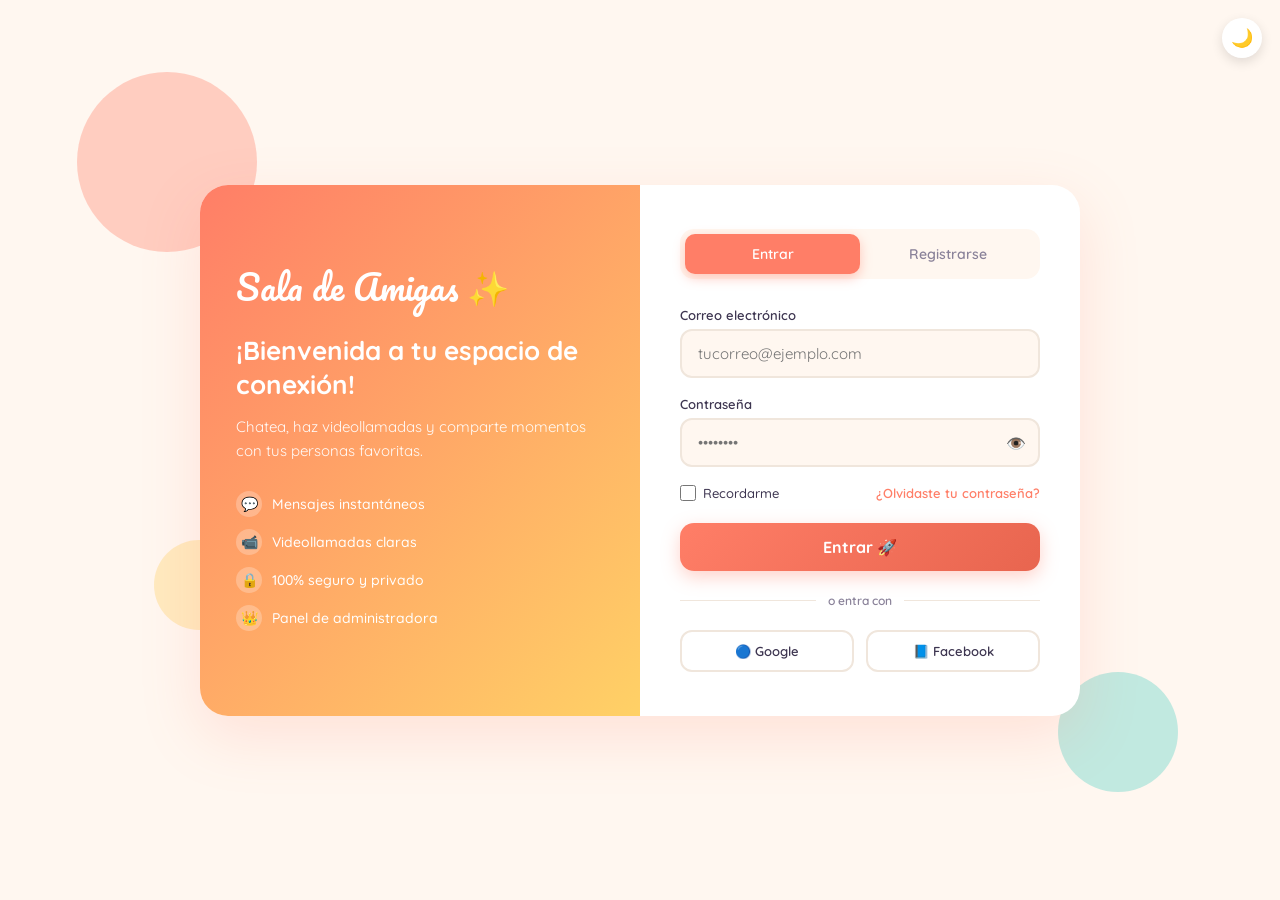
==== index.html @ 519e70fc "Add files via upload" ====
<!DOCTYPE html>
<html lang="es">
<head>
  <meta charset="UTF-8">
  <meta name="viewport" content="width=device-width, initial-scale=1.0">
  <meta name="theme-color" content="#FF7E67">
  <link rel="manifest" href="manifest.json">
  <link rel="icon" href="icono.svg" type="image/svg+xml">
  <title>Sala de Amigas · App Completa</title>
  <link rel="preconnect" href="https://fonts.googleapis.com">
  <link rel="preconnect" href="https://fonts.gstatic.com" crossorigin>
  <link href="https://fonts.googleapis.com/css2?family=Quicksand:wght@400;500;600;700&family=Pacifico&display=swap" rel="stylesheet">
  <!-- 🎨 Conectamos el DISEÑO (style.css) -->
  <link rel="stylesheet" href="style.css">
</head>
<body>

  <button class="btn-tema" id="btnTema" title="Cambiar tema">🌙</button>

  <!-- ==================== VISTA 1: LOGIN ==================== -->
  <div id="vistaLogin">
    <div class="burbuja b1"></div><div class="burbuja b2"></div><div class="burbuja b3"></div>
    <div class="contenedor">
      <div class="lado-bienvenida">
        <div class="logo">Sala de Amigas ✨</div>
        <h2>¡Bienvenida a tu espacio de conexión!</h2>
        <p>Chatea, haz videollamadas y comparte momentos con tus personas favoritas.</p>
        <ul class="beneficios">
          <li><span class="icono">💬</span> Mensajes instantáneos</li>
          <li><span class="icono">📹</span> Videollamadas claras</li>
          <li><span class="icono">🔒</span> 100% seguro y privado</li>
          <li><span class="icono">👑</span> Panel de administradora</li>
        </ul>
      </div>
      <div class="lado-formulario">
        <div class="pestanas">
          <button class="pestana activa" data-form="login">Entrar</button>
          <button class="pestana" data-form="registro">Registrarse</button>
        </div>

        <form class="formulario visible" id="formLogin" novalidate>
          <div class="campo">
            <label for="loginEmail">Correo electrónico</label>
            <input type="email" id="loginEmail" placeholder="tucorreo@ejemplo.com">
            <div class="mensaje-error" id="errLoginEmail">Por favor escribe un correo válido</div>
          </div>
          <div class="campo">
            <label for="loginPass">Contraseña</label>
            <input type="password" id="loginPass" placeholder="••••••••">
            <button type="button" class="ojo" data-ojo="loginPass">👁️</button>
            <div class="mensaje-error" id="errLoginPass">La contraseña debe tener al menos 6 caracteres</div>
          </div>
          <div class="fila-extra">
            <label class="recordar"><input type="checkbox"> Recordarme</label>
            <a href="#" class="olvido">¿Olvidaste tu contraseña?</a>
          </div>
          <button type="submit" class="btn-entrar">Entrar 🚀</button>
          <div class="separador">o entra con</div>
          <div class="sociales">
            <button type="button" class="btn-social">🔵 Google</button>
            <button type="button" class="btn-social">📘 Facebook</button>
          </div>
        </form>

        <form class="formulario" id="formRegistro" novalidate>
          <div class="campo">
            <label for="regNombre">Tu nombre</label>
            <input type="text" id="regNombre" placeholder="¿Cómo te llamas?">
            <div class="mensaje-error" id="errRegNombre">Por favor escribe tu nombre</div>
          </div>
          <div class="campo">
            <label for="regEmail">Correo electrónico</label>
            <input type="email" id="regEmail" placeholder="tucorreo@ejemplo.com">
            <div class="mensaje-error" id="errRegEmail">Por favor escribe un correo válido</div>
          </div>
          <div class="campo">
            <label for="regPass">Contraseña</label>
            <input type="password" id="regPass" placeholder="Mínimo 6 caracteres">
            <button type="button" class="ojo" data-ojo="regPass">👁️</button>
            <div class="mensaje-error" id="errRegPass">La contraseña debe tener al menos 6 caracteres</div>
          </div>
          <button type="submit" class="btn-entrar">Crear mi cuenta ✨</button>
        </form>

        <div class="exito" id="exito">
          <div class="check">✓</div>
          <h3 id="exitoTitulo">¡Bienvenida!</h3>
          <p id="exitoTexto"></p>
          <button class="btn-entrar" id="btnIrSala" style="margin-top:18px">Entrar a la sala 🚪</button>
        </div>
      </div>
    </div>
  </div>

  <!-- ==================== VISTA 2: SALA (solo conectadas) ==================== -->
  <div id="vistaSala">
    <header class="barra-superior">
      <div class="logo-chico">Sala de Amigas ✨</div>
      <div class="info-centro">
        <span class="contador" id="contador">0</span>
        <span class="texto-contador">conectadas ahora</span>
      </div>
      <div class="derecha">
        <button class="btn-secundario" id="btnSalir">← Salir</button>
        <div class="mi-perfil">
          <div class="avatar yo">👩‍🦰<span class="estado en-linea"></span></div>
          <span id="miNombre">Tú</span>
        </div>
      </div>
    </header>
    <main class="contenido">
      <h2 class="bienvenida" id="bienvenida">¡Bienvenida! 👋</h2>
      <p class="nota-sala">Aquí solo aparecen las personas conectadas en este momento 🟢</p>
      <div class="buscador">
        <span class="icono-buscar">🔍</span>
        <input type="text" id="buscar" placeholder="Buscar a una amiga conectada...">
      </div>
      <ul class="lista-personas" id="listaPersonas"></ul>
    </main>
    <div class="aviso" id="aviso">
      <div class="aviso-interior">
        <div class="avatar-grande" id="avisoAvatar">👩</div>
        <h3 id="avisoNombre">Amiga</h3>
        <p id="avisoEstado">En línea</p>
        <p class="aviso-nota">💬 El chat uno a uno llega en la <strong>Fase 3</strong></p>
        <button class="btn-entrar" id="avisoCerrar">Entendido 👍</button>
      </div>
    </div>
  </div>

  <!-- ==================== VISTA 3: PANEL DE ADMINISTRADORA ==================== -->
  <div id="vistaAdmin">
    <header class="barra-superior">
      <div class="logo-chico">👑 Panel de Administradora</div>
      <div class="derecha">
        <button class="btn-secundario" id="btnIrSalaDesdeAdmin">💬 Ir a la sala</button>
        <button class="btn-secundario" id="btnSalirAdmin">← Salir</button>
      </div>
    </header>
    <main class="contenido-admin">
      <div class="tarjetas-estadisticas">
        <div class="tarjeta-estadistica n-total"><div class="numero" id="estTotal">0</div><div class="etiqueta">Total usuarias</div></div>
        <div class="tarjeta-estadistica n-linea"><div class="numero" id="estLinea">0</div><div class="etiqueta">En línea ahora</div></div>
        <div class="tarjeta-estadistica n-ocupadas"><div class="numero" id="estOcupadas">0</div><div class="etiqueta">Ocupadas / Ausentes</div></div>
        <div class="tarjeta-estadistica n-eliminadas"><div class="numero" id="estEliminadas">0</div><div class="etiqueta">Eliminadas</div></div>
      </div>
      <div class="buscador">
        <span class="icono-buscar">🔍</span>
        <input type="text" id="buscarAdmin" placeholder="Buscar usuaria en el panel...">
      </div>
      <ul class="lista-personas" id="listaAdmin"></ul>
      <div class="registro-eliminadas">
        <h3>🗑️ Registro de eliminadas (en tiempo real)</h3>
        <ul id="listaEliminadas"><li class="vacio">Aún no has eliminado a nadie.</li></ul>
        <button class="btn-restaurar" id="btnRestaurar">↩️ Restaurar todas las usuarias</button>
      </div>
    </main>
  </div>

  <!-- ==================== VISTA 3: CHAT UNO A UNO ==================== -->
  <div id="vistaChat">
    <header class="barra-chat">
      <button class="btn-volver" id="btnVolverSala">←</button>
      <div class="chat-avatar" id="chatAvatar">👩</div>
      <div class="chat-info">
        <div class="chat-nombre" id="chatNombre">Amiga</div>
        <div class="chat-estado" id="chatEstado">🟢 En línea</div>
      </div>
      <button class="btn-llamar" id="btnLlamar" title="Videollamada">📹</button>
    </header>

    <div class="mensajes" id="mensajesChat">
      <!-- Aquí aparecen los mensajes -->
    </div>

    <div class="escribiendo" id="escribiendo" style="display:none">✍️ está escribiendo...</div>

    <form class="barra-escribir" id="formMensaje">
      <input type="text" id="inputMensaje" placeholder="Escribe tu mensaje..." autocomplete="off">
      <button type="submit" class="btn-enviar">➤</button>
    </form>
  </div>

  <!-- ==================== VISTA 4: VIDEOLLAMADA ==================== -->
  <div id="vistaVideo">
    <div class="video-fondo">
      <!-- Video de la otra persona (simulado) -->
      <div class="video-remoto" id="videoRemoto">
        <div class="avatar-remoto" id="avatarRemoto">👩</div>
        <div class="audio-remoto"><span></span><span></span><span></span><span></span><span></span></div>
        <div class="nombre-remoto" id="nombreRemoto">Amiga</div>
      </div>
      <!-- Tu video (cámara real) -->
      <div class="video-local">
        <video id="miVideo" autoplay muted playsinline></video>
        <div class="sin-camara" id="sinCamara">📷 Sin cámara<br><small>(permite el acceso o se simula)</small></div>
        <div class="nombre-local">Tú</div>
      </div>
    </div>

    <div class="controles-video">
      <button class="btn-control" id="btnMic" title="Silenciar micrófono">🎤</button>
      <button class="btn-control" id="btnCam" title="Apagar cámara">📹</button>
      <button class="btn-control colgar" id="btnColgar" title="Colgar">📞</button>
    </div>
    <div class="duracion-llamada" id="duracion">00:00</div>
  </div>

  <!-- ⚙️ Conectamos la LÓGICA (app.js) al final -->
  <script src="app.js"></script>
</body>
</html>
---- style.css ----
/* =====================================================
   style.css  ·  TODO EL DISEÑO (la ropa)
   Colores, tamaños, posiciones, animaciones.
   ===================================================== */

/* ===== 1. Caja de pinturas (colores con nombre) ===== */
:root{
  --fondo-claro:#FFF7F0; --fondo-oscuro:#1E1B2E;
  --tarjeta-claro:#FFFFFF; --tarjeta-oscuro:#2A2640;
  --texto-claro:#3D3550; --texto-oscuro:#F0ECFF;
  --texto-suave-claro:#8A8299; --texto-suave-oscuro:#A8A2C0;
  --principal:#FF7E67; --principal-oscuro:#E8654F;
  --secundario:#4ECDC4; --acento:#FFD166;
  --borde-claro:#F0E6DC; --borde-oscuro:#3D3858;
  --error:#E63946; --ok:#2EC4B6; --peligro:#E63946;
  --en-linea:#2EC4B6; --ocupada:#FF9F1C; --ausente:#FFD166; --desconectada:#C2BDD0;
}

/* ===== 2. Reglas básicas de toda la página ===== */
*{margin:0;padding:0;box-sizing:border-box}
body{
  font-family:'Quicksand',sans-serif;
  background:var(--fondo-claro);
  color:var(--texto-claro);
  min-height:100vh;
  transition:background .4s,color .4s;
}
body.oscuro{background:var(--fondo-oscuro);color:var(--texto-oscuro)}

/* Botón del sol/luna (esquinita) */
.btn-tema{
  position:fixed;top:18px;right:18px;z-index:200;
  width:40px;height:40px;border-radius:50%;border:none;
  background:var(--tarjeta-claro);cursor:pointer;font-size:18px;
  box-shadow:0 4px 12px rgba(0,0,0,.12);transition:transform .2s;
}
body.oscuro .btn-tema{background:var(--tarjeta-oscuro)}
.btn-tema:hover{transform:scale(1.1) rotate(15deg)}

/* ============== 3. DISEÑO DEL LOGIN ============== */
#vistaLogin{display:flex;align-items:center;justify-content:center;min-height:100vh;padding:20px}

/* Burbujas que flotan */
.burbuja{position:fixed;border-radius:50%;opacity:.35;pointer-events:none;animation:flotar 8s ease-in-out infinite}
.b1{width:180px;height:180px;background:var(--principal);top:8%;left:6%}
.b2{width:120px;height:120px;background:var(--secundario);bottom:12%;right:8%;animation-delay:2s}
.b3{width:90px;height:90px;background:var(--acento);top:60%;left:12%;animation-delay:4s}
@keyframes flotar{0%,100%{transform:translateY(0) scale(1)}50%{transform:translateY(-25px) scale(1.05)}}

/* Tarjeta dividida en dos columnas */
.contenedor{
  position:relative;width:100%;max-width:880px;
  background:var(--tarjeta-claro);border-radius:28px;
  box-shadow:0 20px 60px rgba(255,126,103,.18);
  display:grid;grid-template-columns:1fr 1fr;overflow:hidden;
  transition:background .4s;
}
body.oscuro .contenedor{background:var(--tarjeta-oscuro);box-shadow:0 20px 60px rgba(0,0,0,.4)}

/* Lado izquierdo: bienvenida */
.lado-bienvenida{
  background:linear-gradient(135deg,var(--principal) 0%,var(--acento) 100%);
  padding:48px 36px;display:flex;flex-direction:column;justify-content:center;color:#fff;
}
.logo{font-family:'Pacifico',cursive;font-size:34px;margin-bottom:18px}
.lado-bienvenida h2{font-size:26px;font-weight:700;line-height:1.3;margin-bottom:14px}
.lado-bienvenida p{font-size:15px;opacity:.95;line-height:1.6;margin-bottom:28px}
.beneficios{list-style:none}
.beneficios li{display:flex;align-items:center;gap:10px;font-size:14px;margin-bottom:12px;font-weight:500}
.beneficios .icono{width:26px;height:26px;background:rgba(255,255,255,.25);border-radius:50%;display:flex;align-items:center;justify-content:center;font-size:14px;flex-shrink:0}

/* Lado derecho: formularios */
.lado-formulario{padding:44px 40px;position:relative}
.pestanas{display:flex;background:var(--fondo-claro);border-radius:14px;padding:5px;margin-bottom:28px;transition:background .4s}
body.oscuro .pestanas{background:var(--fondo-oscuro)}
.pestana{flex:1;padding:11px;text-align:center;border:none;background:transparent;font-family:'Quicksand',sans-serif;font-weight:600;font-size:14px;color:var(--texto-suave-claro);border-radius:10px;cursor:pointer;transition:all .3s}
body.oscuro .pestana{color:var(--texto-suave-oscuro)}
.pestana.activa{background:var(--principal);color:#fff;box-shadow:0 4px 12px rgba(255,126,103,.4)}

.campo{margin-bottom:18px;position:relative}
.campo label{display:block;font-size:13px;font-weight:600;margin-bottom:6px}
.campo input{width:100%;padding:13px 16px;border:2px solid var(--borde-claro);border-radius:12px;font-family:'Quicksand',sans-serif;font-size:15px;background:var(--fondo-claro);color:var(--texto-claro);transition:border-color .2s,box-shadow .2s;outline:none}
body.oscuro .campo input{background:var(--fondo-oscuro);border-color:var(--borde-oscuro);color:var(--texto-oscuro)}
.campo input:focus{border-color:var(--principal);box-shadow:0 0 0 4px rgba(255,126,103,.15)}
.campo input.error{border-color:var(--error)}
.mensaje-error{color:var(--error);font-size:12px;margin-top:5px;font-weight:600;display:none}
.mensaje-error.visible{display:block}
.ojo{position:absolute;right:14px;top:38px;background:none;border:none;cursor:pointer;font-size:16px;color:var(--texto-suave-claro)}
body.oscuro .ojo{color:var(--texto-suave-oscuro)}

.fila-extra{display:flex;justify-content:space-between;align-items:center;margin-bottom:22px;font-size:13px}
.recordar{display:flex;align-items:center;gap:7px;cursor:pointer;font-weight:500}
.recordar input{accent-color:var(--principal);width:16px;height:16px;cursor:pointer}
.olvido{color:var(--principal);text-decoration:none;font-weight:600}

.btn-entrar{width:100%;padding:14px;background:linear-gradient(135deg,var(--principal),var(--principal-oscuro));color:#fff;border:none;border-radius:14px;font-family:'Quicksand',sans-serif;font-size:16px;font-weight:700;cursor:pointer;transition:transform .2s,box-shadow .2s;box-shadow:0 6px 18px rgba(255,126,103,.35);text-decoration:none;display:block;text-align:center}
.btn-entrar:hover{transform:translateY(-2px);box-shadow:0 10px 24px rgba(255,126,103,.45)}

.separador{display:flex;align-items:center;gap:12px;margin:22px 0;color:var(--texto-suave-claro);font-size:12px;font-weight:600}
body.oscuro .separador{color:var(--texto-suave-oscuro)}
.separador::before,.separador::after{content:'';flex:1;height:1px;background:var(--borde-claro)}
body.oscuro .separador::before,body.oscuro .separador::after{background:var(--borde-oscuro)}

.sociales{display:flex;gap:12px}
.btn-social{flex:1;padding:11px;border:2px solid var(--borde-claro);border-radius:12px;background:transparent;font-family:'Quicksand',sans-serif;font-weight:600;font-size:13px;cursor:pointer;display:flex;align-items:center;justify-content:center;gap:8px;color:var(--texto-claro);transition:background .2s,border-color .2s}
body.oscuro .btn-social{border-color:var(--borde-oscuro);color:var(--texto-oscuro)}
.btn-social:hover{background:var(--fondo-claro);border-color:var(--principal)}
body.oscuro .btn-social:hover{background:var(--fondo-oscuro)}

.formulario{display:none}.formulario.visible{display:block}

.exito{display:none;text-align:center;padding:30px 10px}
.exito.visible{display:block}
.exito .check{width:70px;height:70px;background:var(--ok);border-radius:50%;margin:0 auto 18px;display:flex;align-items:center;justify-content:center;font-size:36px;color:#fff;animation:pop .5s ease}
@keyframes pop{0%{transform:scale(0)}70%{transform:scale(1.15)}100%{transform:scale(1)}}
.exito h3{font-size:22px;margin-bottom:8px}
.exito p{font-size:14px;color:var(--texto-suave-claro);margin-bottom:8px}
body.oscuro .exito p{color:var(--texto-suave-oscuro)}

.link-admin{display:block;text-align:center;margin-top:18px;font-size:13px;color:var(--texto-suave-claro);cursor:pointer;font-weight:600;text-decoration:underline}
body.oscuro .link-admin{color:var(--texto-suave-oscuro)}
.link-admin:hover{color:var(--principal)}

/* ============== 4. COMÚN: SALA + ADMIN ============== */
#vistaSala,#vistaAdmin{display:none}
#vistaSala.visible,#vistaAdmin.visible{display:block}

.barra-superior{display:flex;align-items:center;justify-content:space-between;padding:16px 28px;background:var(--tarjeta-claro);box-shadow:0 2px 12px rgba(0,0,0,.06);position:sticky;top:0;z-index:10;transition:background .4s;flex-wrap:wrap;gap:10px}
body.oscuro .barra-superior{background:var(--tarjeta-oscuro)}
.logo-chico{font-family:'Pacifico',cursive;font-size:22px;color:var(--principal)}
.info-centro{display:flex;align-items:baseline;gap:8px}
.contador{font-size:28px;font-weight:700;color:var(--en-linea);animation:latido 1.6s ease-in-out infinite}
@keyframes latido{0%,100%{transform:scale(1)}50%{transform:scale(1.12)}}
.texto-contador{font-size:13px;color:var(--texto-suave-claro);font-weight:600}
body.oscuro .texto-contador{color:var(--texto-suave-oscuro)}
.derecha{display:flex;align-items:center;gap:12px;flex-wrap:wrap}

.btn-secundario{padding:8px 14px;border:2px solid var(--borde-claro);background:transparent;border-radius:12px;font-family:'Quicksand',sans-serif;font-weight:600;font-size:13px;color:var(--texto-claro);cursor:pointer;transition:all .2s;text-decoration:none}
body.oscuro .btn-secundario{border-color:var(--borde-oscuro);color:var(--texto-oscuro)}
.btn-secundario:hover{border-color:var(--principal);color:var(--principal)}
.btn-admin{border-color:var(--acento);color:#B8860B;font-weight:700}
body.oscuro .btn-admin{color:var(--acento)}
.btn-admin:hover{border-color:var(--acento);background:var(--acento);color:#fff}

.mi-perfil{display:flex;align-items:center;gap:8px;font-weight:600;font-size:14px}
.avatar{width:46px;height:46px;border-radius:50%;background:linear-gradient(135deg,var(--acento),var(--principal));display:flex;align-items:center;justify-content:center;font-size:24px;flex-shrink:0;position:relative}
.avatar.yo{background:linear-gradient(135deg,var(--secundario),var(--principal))}
.avatar .estado{position:absolute;bottom:0;right:0;width:14px;height:14px;border-radius:50%;border:3px solid var(--tarjeta-claro)}
body.oscuro .avatar .estado{border-color:var(--tarjeta-oscuro)}
.estado.en-linea{background:var(--en-linea)}.estado.ocupada{background:var(--ocupada)}.estado.ausente{background:var(--ausente)}.estado.desconectada{background:var(--desconectada)}

.contenido{max-width:640px;margin:0 auto;padding:24px 20px 60px}
.bienvenida{text-align:center;margin-bottom:10px;font-size:22px}
.nota-sala{text-align:center;font-size:13px;color:var(--texto-suave-claro);margin-bottom:16px}
body.oscuro .nota-sala{color:var(--texto-suave-oscuro)}

.buscador{display:flex;align-items:center;gap:10px;background:var(--tarjeta-claro);border:2px solid var(--borde-claro);border-radius:16px;padding:12px 16px;margin-bottom:16px;transition:all .2s}
body.oscuro .buscador{background:var(--tarjeta-oscuro);border-color:var(--borde-oscuro)}
.buscador:focus-within{border-color:var(--principal);box-shadow:0 0 0 4px rgba(255,126,103,.15)}
.icono-buscar{font-size:18px}
.buscador input{flex:1;border:none;background:transparent;outline:none;font-family:'Quicksand',sans-serif;font-size:15px;color:var(--texto-claro)}
body.oscuro .buscador input{color:var(--texto-oscuro)}

.lista-personas{list-style:none;display:flex;flex-direction:column;gap:10px}
.persona{display:flex;align-items:center;gap:14px;background:var(--tarjeta-claro);border:2px solid transparent;border-radius:18px;padding:14px 18px;cursor:pointer;transition:all .25s;animation:aparecer .4s ease}
@keyframes aparecer{from{opacity:0;transform:translateY(8px)}to{opacity:1;transform:translateY(0)}}
body.oscuro .persona{background:var(--tarjeta-oscuro)}
.persona:hover{border-color:var(--principal);transform:translateX(6px);box-shadow:0 6px 18px rgba(255,126,103,.18)}
.persona.soy-yo{border-color:var(--secundario);background:linear-gradient(135deg,rgba(78,205,196,.12),transparent)}
.persona-info{flex:1}
.persona-nombre{font-weight:700;font-size:16px;margin-bottom:3px}
.persona-estado{font-size:13px;color:var(--texto-suave-claro);font-weight:500}
body.oscuro .persona-estado{color:var(--texto-suave-oscuro)}
.persona-estado .punto{font-size:11px;margin-right:4px}
.flecha{color:var(--texto-suave-claro);font-size:18px}
body.oscuro .flecha{color:var(--texto-suave-oscuro)}
.persona.cambio{animation:iluminar 1s ease}
@keyframes iluminar{0%{background:var(--acento)}100%{background:var(--tarjeta-claro)}}
body.oscuro .persona.cambio{animation:iluminar-oscuro 1s ease}
@keyframes iluminar-oscuro{0%{background:#4A4466}100%{background:var(--tarjeta-oscuro)}}
.sin-resultados{text-align:center;padding:40px 20px;color:var(--texto-suave-claro);font-size:15px}
body.oscuro .sin-resultados{color:var(--texto-suave-oscuro)}
.sin-resultados .emoji{font-size:40px;display:block;margin-bottom:10px}

/* ============== 5. PANEL DE ADMINISTRADORA ============== */
.contenido-admin{max-width:900px;margin:0 auto;padding:24px 20px 60px}
.tarjetas-estadisticas{display:grid;grid-template-columns:repeat(auto-fit,minmax(160px,1fr));gap:14px;margin-bottom:24px}
.tarjeta-estadistica{background:var(--tarjeta-claro);border-radius:18px;padding:20px;text-align:center;box-shadow:0 4px 14px rgba(0,0,0,.06);transition:background .4s}
body.oscuro .tarjeta-estadistica{background:var(--tarjeta-oscuro)}
.tarjeta-estadistica .numero{font-size:34px;font-weight:700;line-height:1}
.tarjeta-estadistica .etiqueta{font-size:12px;font-weight:600;color:var(--texto-suave-claro);margin-top:6px;text-transform:uppercase;letter-spacing:.5px}
body.oscuro .tarjeta-estadistica .etiqueta{color:var(--texto-suave-oscuro)}
.n-total .numero{color:var(--principal)}
.n-linea .numero{color:var(--en-linea)}
.n-ocupadas .numero{color:var(--ocupada)}
.n-eliminadas .numero{color:var(--peligro)}

.btn-eliminar{padding:8px 12px;border:2px solid var(--peligro);background:transparent;color:var(--peligro);border-radius:10px;font-family:'Quicksand',sans-serif;font-weight:700;font-size:13px;cursor:pointer;transition:all .2s;flex-shrink:0}
.btn-eliminar:hover{background:var(--peligro);color:#fff;transform:scale(1.05)}
.persona.eliminada{animation:desvanecer .5s forwards}
@keyframes desvanecer{to{opacity:0;transform:translateX(40px);height:0;padding:0;margin:0}}

.registro-eliminadas{background:var(--tarjeta-claro);border-radius:18px;padding:18px;margin-top:24px;box-shadow:0 4px 14px rgba(0,0,0,.06);transition:background .4s}
body.oscuro .registro-eliminadas{background:var(--tarjeta-oscuro)}
.registro-eliminadas h3{font-size:16px;margin-bottom:12px;color:var(--peligro)}
.registro-eliminadas ul{list-style:none;font-size:13px;color:var(--texto-suave-claro)}
body.oscuro .registro-eliminadas ul{color:var(--texto-suave-oscuro)}
.registro-eliminadas li{padding:6px 0;border-bottom:1px dashed var(--borde-claro)}
body.oscuro .registro-eliminadas li{border-bottom-color:var(--borde-oscuro)}
.registro-eliminadas .vacio{border:none;color:var(--texto-suave-claro)}
.btn-restaurar{margin-top:14px;padding:10px 18px;border:2px solid var(--secundario);background:transparent;color:var(--secundario);border-radius:12px;font-family:'Quicksand',sans-serif;font-weight:700;cursor:pointer;transition:all .2s}
.btn-restaurar:hover{background:var(--secundario);color:#fff}

/* ============== 6. CARTITA DE AVISO ============== */
.aviso{display:none;position:fixed;inset:0;background:rgba(0,0,0,.45);align-items:center;justify-content:center;z-index:100;padding:20px}
.aviso.visible{display:flex}
.aviso-interior{background:var(--tarjeta-claro);border-radius:24px;padding:36px 30px;text-align:center;max-width:340px;width:100%;animation:pop .35s ease}
body.oscuro .aviso-interior{background:var(--tarjeta-oscuro)}
.avatar-grande{width:80px;height:80px;border-radius:50%;background:linear-gradient(135deg,var(--acento),var(--principal));display:flex;align-items:center;justify-content:center;font-size:42px;margin:0 auto 16px}
.aviso-interior h3{font-size:22px;margin-bottom:6px}
.aviso-interior > p{font-size:14px;color:var(--texto-suave-claro);margin-bottom:6px}
body.oscuro .aviso-interior > p{color:var(--texto-suave-oscuro)}
.aviso-nota{background:var(--fondo-claro);border-radius:12px;padding:12px;margin:16px 0 20px !important;font-size:13px !important;line-height:1.5}
body.oscuro .aviso-nota{background:var(--fondo-oscuro)}
.aviso-interior .btn-entrar{padding:13px;font-size:15px}

/* ============== 7. CELULAR ============== */
@media(max-width:720px){
  .contenedor{grid-template-columns:1fr;max-width:440px}
  .lado-bienvenida{padding:32px 28px}
  .lado-bienvenida h2{font-size:22px}
  .beneficios{display:none}
  .lado-formulario{padding:32px 26px}
}
@media(max-width:560px){
  .barra-superior{padding:14px 16px}
  .texto-contador{display:none}
}

/* ============== 8. CHAT UNO A UNO ============== */
#vistaChat{display:none;position:fixed;inset:0;background:var(--fondo-claro);z-index:50;flex-direction:column}
body.oscuro #vistaChat{background:var(--fondo-oscuro)}
#vistaChat.visible{display:flex}

.barra-chat{
  display:flex;align-items:center;gap:12px;
  padding:14px 20px;
  background:var(--tarjeta-claro);
  box-shadow:0 2px 12px rgba(0,0,0,.06);
  transition:background .4s;
}
body.oscuro .barra-chat{background:var(--tarjeta-oscuro)}
.btn-volver{
  width:38px;height:38px;border-radius:50%;border:none;
  background:var(--fondo-claro);font-size:18px;cursor:pointer;
  transition:transform .2s;flex-shrink:0;
}
body.oscuro .btn-volver{background:var(--fondo-oscuro);color:var(--texto-oscuro)}
.btn-volver:hover{transform:translateX(-3px)}
.chat-avatar{
  width:46px;height:46px;border-radius:50%;
  background:linear-gradient(135deg,var(--acento),var(--principal));
  display:flex;align-items:center;justify-content:center;font-size:24px;
  position:relative;flex-shrink:0;
}
.chat-avatar .estado{
  position:absolute;bottom:0;right:0;width:14px;height:14px;
  border-radius:50%;background:var(--en-linea);
  border:3px solid var(--tarjeta-claro);
}
body.oscuro .chat-avatar .estado{border-color:var(--tarjeta-oscuro)}
.chat-info{flex:1;min-width:0}
.chat-nombre{font-weight:700;font-size:16px;white-space:nowrap;overflow:hidden;text-overflow:ellipsis}
.chat-estado{font-size:12px;color:var(--en-linea);font-weight:600}

.mensajes{
  flex:1;overflow-y:auto;
  padding:20px;
  display:flex;flex-direction:column;gap:10px;
}
.mensaje{
  max-width:75%;
  padding:10px 14px;
  border-radius:18px;
  font-size:14px;
  line-height:1.4;
  animation:aparecer .3s ease;
  word-wrap:break-word;
}
.mensaje .hora{display:block;font-size:10px;opacity:.6;margin-top:4px;text-align:right}
.mensaje.mio{
  align-self:flex-end;
  background:linear-gradient(135deg,var(--principal),var(--principal-oscuro));
  color:#fff;
  border-bottom-right-radius:4px;
}
.mensaje.otro{
  align-self:flex-start;
  background:var(--tarjeta-claro);
  color:var(--texto-claro);
  border-bottom-left-radius:4px;
  box-shadow:0 2px 8px rgba(0,0,0,.08);
}
body.oscuro .mensaje.otro{background:var(--tarjeta-oscuro);color:var(--texto-oscuro)}

.escribiendo{
  padding:0 20px 8px;
  font-size:12px;color:var(--texto-suave-claro);
  font-style:italic;font-weight:600;
}
body.oscuro .escribiendo{color:var(--texto-suave-oscuro)}

.barra-escribir{
  display:flex;gap:10px;
  padding:14px 20px;
  background:var(--tarjeta-claro);
  box-shadow:0 -2px 12px rgba(0,0,0,.06);
  transition:background .4s;
}
body.oscuro .barra-escribir{background:var(--tarjeta-oscuro)}
.barra-escribir input{
  flex:1;
  padding:12px 16px;
  border:2px solid var(--borde-claro);
  border-radius:24px;
  font-family:'Quicksand',sans-serif;font-size:14px;
  background:var(--fondo-claro);color:var(--texto-claro);
  outline:none;transition:border-color .2s;
}
body.oscuro .barra-escribir input{background:var(--fondo-oscuro);border-color:var(--borde-oscuro);color:var(--texto-oscuro)}
.barra-escribir input:focus{border-color:var(--principal)}
.btn-enviar{
  width:46px;height:46px;border-radius:50%;border:none;
  background:linear-gradient(135deg,var(--principal),var(--principal-oscuro));
  color:#fff;font-size:18px;cursor:pointer;
  transition:transform .2s;flex-shrink:0;
  box-shadow:0 4px 12px rgba(255,126,103,.4);
}
.btn-enviar:hover{transform:scale(1.08)}
.btn-llamar{
  width:42px;height:42px;border-radius:50%;border:none;
  background:var(--ok);color:#fff;font-size:18px;cursor:pointer;
  transition:transform .2s;flex-shrink:0;
  box-shadow:0 4px 12px rgba(46,196,182,.4);
}
.btn-llamar:hover{transform:scale(1.1)}

/* ============== 9. VIDEOLLAMADA ============== */
#vistaVideo{display:none;position:fixed;inset:0;background:#0d0b1a;z-index:60;flex-direction:column}
#vistaVideo.visible{display:flex}
.video-fondo{flex:1;position:relative;overflow:hidden}
.video-remoto{
  position:absolute;inset:0;
  display:flex;align-items:center;justify-content:center;flex-direction:column;
  background:linear-gradient(135deg,#2A2640,#1E1B2E);
}
.avatar-remoto{
  width:140px;height:140px;border-radius:50%;
  background:linear-gradient(135deg,var(--acento),var(--principal));
  display:flex;align-items:center;justify-content:center;font-size:70px;
  animation:latido 1.6s ease-in-out infinite;
}
.audio-remoto{display:flex;gap:5px;align-items:flex-end;height:30px;margin-top:20px}
.audio-remoto span{width:6px;background:var(--ok);border-radius:3px;animation:sonar .6s ease-in-out infinite}
.audio-remoto span:nth-child(1){animation-delay:.1s}.audio-remoto span:nth-child(2){animation-delay:.3s}
.audio-remoto span:nth-child(3){animation-delay:.5s}.audio-remoto span:nth-child(4){animation-delay:.2s}
.audio-remoto span:nth-child(5){animation-delay:.4s}
@keyframes sonar{0%,100%{height:6px}50%{height:28px}}
.nombre-remoto{margin-top:16px;color:#fff;font-weight:600;font-size:16px}
.video-local{
  position:absolute;bottom:90px;right:20px;
  width:140px;height:190px;border-radius:16px;overflow:hidden;
  background:#000;box-shadow:0 8px 24px rgba(0,0,0,.5);
}
.video-local video{width:100%;height:100%;object-fit:cover;transform:scaleX(-1)}
.sin-camara{
  position:absolute;inset:0;display:flex;align-items:center;justify-content:center;
  flex-direction:column;color:#fff;font-size:14px;text-align:center;gap:6px;
  background:linear-gradient(135deg,#3D3858,#2A2640);
}
.sin-camara small{font-size:10px;opacity:.7;font-weight:400}
.nombre-local{
  position:absolute;bottom:6px;left:8px;
  background:rgba(0,0,0,.6);color:#fff;
  padding:2px 8px;border-radius:8px;font-size:11px;font-weight:600;
}
.duracion-llamada{
  position:absolute;top:20px;left:50%;transform:translateX(-50%);
  background:rgba(0,0,0,.6);color:#fff;padding:6px 16px;border-radius:20px;
  font-size:14px;font-weight:600;font-variant-numeric:tabular-nums;
}
.controles-video{
  display:flex;justify-content:center;gap:20px;
  padding:24px;background:rgba(0,0,0,.4);
}
.btn-control{
  width:58px;height:58px;border-radius:50%;border:none;
  background:rgba(255,255,255,.15);color:#fff;font-size:24px;cursor:pointer;
  transition:all .2s;backdrop-filter:blur(4px);
}
.btn-control:hover{transform:scale(1.1);background:rgba(255,255,255,.25)}
.btn-control.apagado{background:var(--peligro)}
.btn-control.colgar{background:var(--peligro);transform:rotate(135deg)}
.btn-control.colgar:hover{transform:rotate(135deg) scale(1.1)}
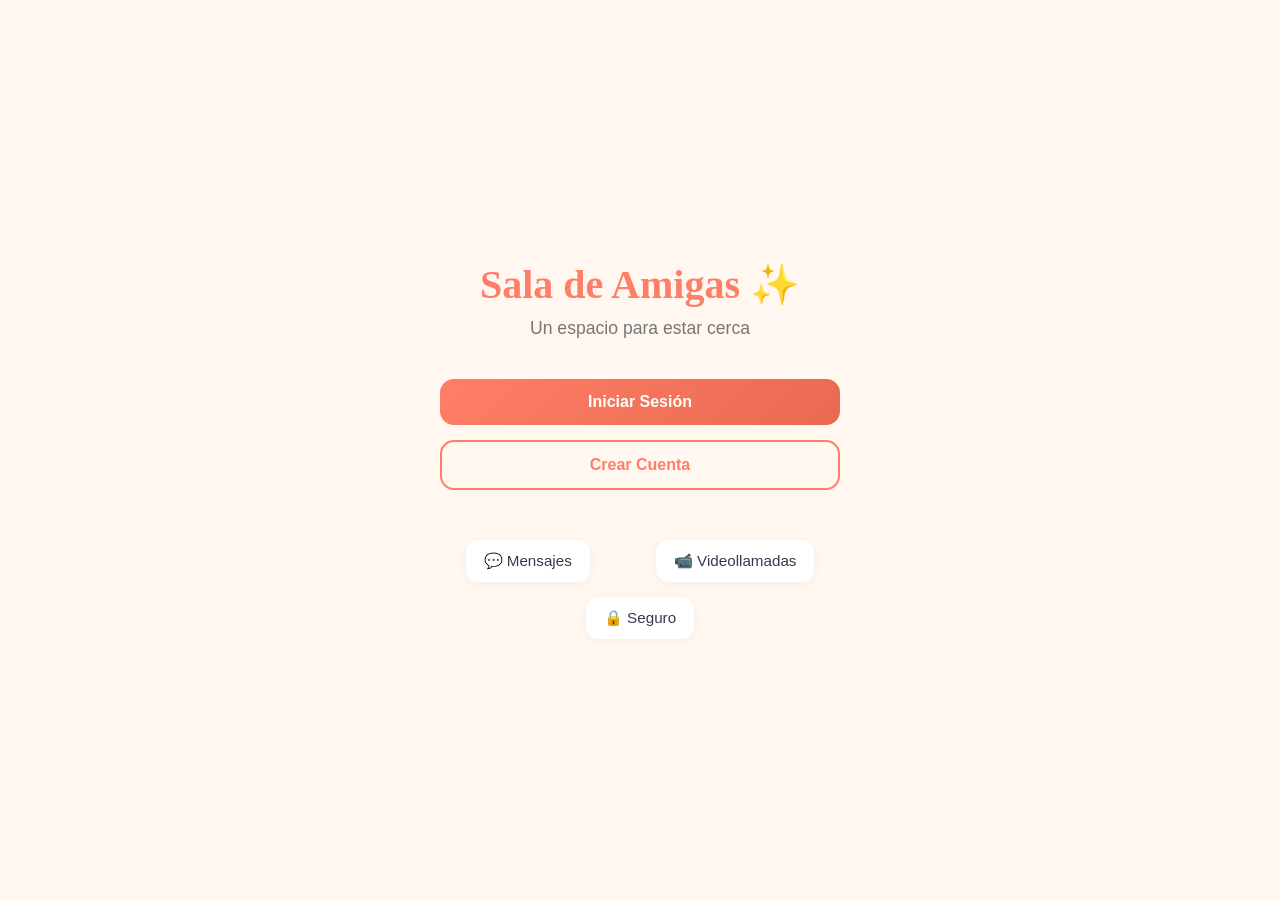
==== commit 2d01e0d8: "Add files via upload" ====
--- a/index.html
+++ b/index.html
@@ -3,210 +3,24 @@
 <head>
   <meta charset="UTF-8">
   <meta name="viewport" content="width=device-width, initial-scale=1.0">
-  <meta name="theme-color" content="#FF7E67">
-  <link rel="manifest" href="manifest.json">
-  <link rel="icon" href="icono.svg" type="image/svg+xml">
-  <title>Sala de Amigas · App Completa</title>
-  <link rel="preconnect" href="https://fonts.googleapis.com">
-  <link rel="preconnect" href="https://fonts.gstatic.com" crossorigin>
-  <link href="https://fonts.googleapis.com/css2?family=Quicksand:wght@400;500;600;700&family=Pacifico&display=swap" rel="stylesheet">
-  <!-- 🎨 Conectamos el DISEÑO (style.css) -->
-  <link rel="stylesheet" href="style.css">
+  <title>Sala de Amigas ✨</title>
+  <link rel="stylesheet" href="estilos.css">
 </head>
-<body>
-
-  <button class="btn-tema" id="btnTema" title="Cambiar tema">🌙</button>
-
-  <!-- ==================== VISTA 1: LOGIN ==================== -->
-  <div id="vistaLogin">
-    <div class="burbuja b1"></div><div class="burbuja b2"></div><div class="burbuja b3"></div>
-    <div class="contenedor">
-      <div class="lado-bienvenida">
-        <div class="logo">Sala de Amigas ✨</div>
-        <h2>¡Bienvenida a tu espacio de conexión!</h2>
-        <p>Chatea, haz videollamadas y comparte momentos con tus personas favoritas.</p>
-        <ul class="beneficios">
-          <li><span class="icono">💬</span> Mensajes instantáneos</li>
-          <li><span class="icono">📹</span> Videollamadas claras</li>
-          <li><span class="icono">🔒</span> 100% seguro y privado</li>
-          <li><span class="icono">👑</span> Panel de administradora</li>
-        </ul>
-      </div>
-      <div class="lado-formulario">
-        <div class="pestanas">
-          <button class="pestana activa" data-form="login">Entrar</button>
-          <button class="pestana" data-form="registro">Registrarse</button>
-        </div>
-
-        <form class="formulario visible" id="formLogin" novalidate>
-          <div class="campo">
-            <label for="loginEmail">Correo electrónico</label>
-            <input type="email" id="loginEmail" placeholder="tucorreo@ejemplo.com">
-            <div class="mensaje-error" id="errLoginEmail">Por favor escribe un correo válido</div>
-          </div>
-          <div class="campo">
-            <label for="loginPass">Contraseña</label>
-            <input type="password" id="loginPass" placeholder="••••••••">
-            <button type="button" class="ojo" data-ojo="loginPass">👁️</button>
-            <div class="mensaje-error" id="errLoginPass">La contraseña debe tener al menos 6 caracteres</div>
-          </div>
-          <div class="fila-extra">
-            <label class="recordar"><input type="checkbox"> Recordarme</label>
-            <a href="#" class="olvido">¿Olvidaste tu contraseña?</a>
-          </div>
-          <button type="submit" class="btn-entrar">Entrar 🚀</button>
-          <div class="separador">o entra con</div>
-          <div class="sociales">
-            <button type="button" class="btn-social">🔵 Google</button>
-            <button type="button" class="btn-social">📘 Facebook</button>
-          </div>
-        </form>
-
-        <form class="formulario" id="formRegistro" novalidate>
-          <div class="campo">
-            <label for="regNombre">Tu nombre</label>
-            <input type="text" id="regNombre" placeholder="¿Cómo te llamas?">
-            <div class="mensaje-error" id="errRegNombre">Por favor escribe tu nombre</div>
-          </div>
-          <div class="campo">
-            <label for="regEmail">Correo electrónico</label>
-            <input type="email" id="regEmail" placeholder="tucorreo@ejemplo.com">
-            <div class="mensaje-error" id="errRegEmail">Por favor escribe un correo válido</div>
-          </div>
-          <div class="campo">
-            <label for="regPass">Contraseña</label>
-            <input type="password" id="regPass" placeholder="Mínimo 6 caracteres">
-            <button type="button" class="ojo" data-ojo="regPass">👁️</button>
-            <div class="mensaje-error" id="errRegPass">La contraseña debe tener al menos 6 caracteres</div>
-          </div>
-          <button type="submit" class="btn-entrar">Crear mi cuenta ✨</button>
-        </form>
-
-        <div class="exito" id="exito">
-          <div class="check">✓</div>
-          <h3 id="exitoTitulo">¡Bienvenida!</h3>
-          <p id="exitoTexto"></p>
-          <button class="btn-entrar" id="btnIrSala" style="margin-top:18px">Entrar a la sala 🚪</button>
-        </div>
-      </div>
+<body class="pagina-inicio">
+  <div class="contenedor-inicio">
+    <h1 class="titulo-principal">Sala de Amigas ✨</h1>
+    <p class="subtitulo">Un espacio para estar cerca</p>
+    
+    <div class="botones-inicio">
+      <a href="login.html" class="boton-principal">Iniciar Sesión</a>
+      <a href="login.html#registro" class="boton-secundario">Crear Cuenta</a>
+    </div>
+    
+    <div class="caracteristicas">
+      <div class="item">💬 Mensajes</div>
+      <div class="item">📹 Videollamadas</div>
+      <div class="item">🔒 Seguro</div>
     </div>
   </div>
-
-  <!-- ==================== VISTA 2: SALA (solo conectadas) ==================== -->
-  <div id="vistaSala">
-    <header class="barra-superior">
-      <div class="logo-chico">Sala de Amigas ✨</div>
-      <div class="info-centro">
-        <span class="contador" id="contador">0</span>
-        <span class="texto-contador">conectadas ahora</span>
-      </div>
-      <div class="derecha">
-        <button class="btn-secundario" id="btnSalir">← Salir</button>
-        <div class="mi-perfil">
-          <div class="avatar yo">👩‍🦰<span class="estado en-linea"></span></div>
-          <span id="miNombre">Tú</span>
-        </div>
-      </div>
-    </header>
-    <main class="contenido">
-      <h2 class="bienvenida" id="bienvenida">¡Bienvenida! 👋</h2>
-      <p class="nota-sala">Aquí solo aparecen las personas conectadas en este momento 🟢</p>
-      <div class="buscador">
-        <span class="icono-buscar">🔍</span>
-        <input type="text" id="buscar" placeholder="Buscar a una amiga conectada...">
-      </div>
-      <ul class="lista-personas" id="listaPersonas"></ul>
-    </main>
-    <div class="aviso" id="aviso">
-      <div class="aviso-interior">
-        <div class="avatar-grande" id="avisoAvatar">👩</div>
-        <h3 id="avisoNombre">Amiga</h3>
-        <p id="avisoEstado">En línea</p>
-        <p class="aviso-nota">💬 El chat uno a uno llega en la <strong>Fase 3</strong></p>
-        <button class="btn-entrar" id="avisoCerrar">Entendido 👍</button>
-      </div>
-    </div>
-  </div>
-
-  <!-- ==================== VISTA 3: PANEL DE ADMINISTRADORA ==================== -->
-  <div id="vistaAdmin">
-    <header class="barra-superior">
-      <div class="logo-chico">👑 Panel de Administradora</div>
-      <div class="derecha">
-        <button class="btn-secundario" id="btnIrSalaDesdeAdmin">💬 Ir a la sala</button>
-        <button class="btn-secundario" id="btnSalirAdmin">← Salir</button>
-      </div>
-    </header>
-    <main class="contenido-admin">
-      <div class="tarjetas-estadisticas">
-        <div class="tarjeta-estadistica n-total"><div class="numero" id="estTotal">0</div><div class="etiqueta">Total usuarias</div></div>
-        <div class="tarjeta-estadistica n-linea"><div class="numero" id="estLinea">0</div><div class="etiqueta">En línea ahora</div></div>
-        <div class="tarjeta-estadistica n-ocupadas"><div class="numero" id="estOcupadas">0</div><div class="etiqueta">Ocupadas / Ausentes</div></div>
-        <div class="tarjeta-estadistica n-eliminadas"><div class="numero" id="estEliminadas">0</div><div class="etiqueta">Eliminadas</div></div>
-      </div>
-      <div class="buscador">
-        <span class="icono-buscar">🔍</span>
-        <input type="text" id="buscarAdmin" placeholder="Buscar usuaria en el panel...">
-      </div>
-      <ul class="lista-personas" id="listaAdmin"></ul>
-      <div class="registro-eliminadas">
-        <h3>🗑️ Registro de eliminadas (en tiempo real)</h3>
-        <ul id="listaEliminadas"><li class="vacio">Aún no has eliminado a nadie.</li></ul>
-        <button class="btn-restaurar" id="btnRestaurar">↩️ Restaurar todas las usuarias</button>
-      </div>
-    </main>
-  </div>
-
-  <!-- ==================== VISTA 3: CHAT UNO A UNO ==================== -->
-  <div id="vistaChat">
-    <header class="barra-chat">
-      <button class="btn-volver" id="btnVolverSala">←</button>
-      <div class="chat-avatar" id="chatAvatar">👩</div>
-      <div class="chat-info">
-        <div class="chat-nombre" id="chatNombre">Amiga</div>
-        <div class="chat-estado" id="chatEstado">🟢 En línea</div>
-      </div>
-      <button class="btn-llamar" id="btnLlamar" title="Videollamada">📹</button>
-    </header>
-
-    <div class="mensajes" id="mensajesChat">
-      <!-- Aquí aparecen los mensajes -->
-    </div>
-
-    <div class="escribiendo" id="escribiendo" style="display:none">✍️ está escribiendo...</div>
-
-    <form class="barra-escribir" id="formMensaje">
-      <input type="text" id="inputMensaje" placeholder="Escribe tu mensaje..." autocomplete="off">
-      <button type="submit" class="btn-enviar">➤</button>
-    </form>
-  </div>
-
-  <!-- ==================== VISTA 4: VIDEOLLAMADA ==================== -->
-  <div id="vistaVideo">
-    <div class="video-fondo">
-      <!-- Video de la otra persona (simulado) -->
-      <div class="video-remoto" id="videoRemoto">
-        <div class="avatar-remoto" id="avatarRemoto">👩</div>
-        <div class="audio-remoto"><span></span><span></span><span></span><span></span><span></span></div>
-        <div class="nombre-remoto" id="nombreRemoto">Amiga</div>
-      </div>
-      <!-- Tu video (cámara real) -->
-      <div class="video-local">
-        <video id="miVideo" autoplay muted playsinline></video>
-        <div class="sin-camara" id="sinCamara">📷 Sin cámara<br><small>(permite el acceso o se simula)</small></div>
-        <div class="nombre-local">Tú</div>
-      </div>
-    </div>
-
-    <div class="controles-video">
-      <button class="btn-control" id="btnMic" title="Silenciar micrófono">🎤</button>
-      <button class="btn-control" id="btnCam" title="Apagar cámara">📹</button>
-      <button class="btn-control colgar" id="btnColgar" title="Colgar">📞</button>
-    </div>
-    <div class="duracion-llamada" id="duracion">00:00</div>
-  </div>
-
-  <!-- ⚙️ Conectamos la LÓGICA (app.js) al final -->
-  <script src="app.js"></script>
 </body>
 </html>
--- a/estilos.css
+++ b/estilos.css
@@ -0,0 +1,458 @@
+/* ======================================
+   ESTILOS GENERALES
+   ====================================== */
+:root {
+  --fondo: #FFF7F0;
+  --fondo-oscuro: #1E1B2E;
+  --texto: #3D3550;
+  --claro: #FFFFFF;
+  --primario: #FF7E67;
+  --secundario: #4ECDC4;
+  --acento: #FFD166;
+  --borde: #F0E6DC;
+  --error: #E63946;
+  --exito: #2EC4B6;
+}
+
+* {
+  margin: 0;
+  padding: 0;
+  box-sizing: border-box;
+  font-family: 'Quicksand', sans-serif;
+}
+
+body {
+  background: var(--fondo);
+  color: var(--texto);
+  min-height: 100vh;
+}
+
+a {
+  text-decoration: none;
+  color: inherit;
+}
+
+button {
+  cursor: pointer;
+  border: none;
+  font-family: inherit;
+}
+
+/* ======================================
+   PÁGINA DE INICIO
+   ====================================== */
+.pagina-inicio {
+  display: flex;
+  align-items: center;
+  justify-content: center;
+  text-align: center;
+  padding: 20px;
+}
+
+.contenedor-inicio {
+  max-width: 400px;
+  width: 100%;
+}
+
+.titulo-principal {
+  font-family: 'Pacifico', cursive;
+  font-size: 2.5rem;
+  color: var(--primario);
+  margin-bottom: 10px;
+}
+
+.subtitulo {
+  font-size: 1.1rem;
+  color: #777;
+  margin-bottom: 40px;
+}
+
+.botones-inicio {
+  display: flex;
+  flex-direction: column;
+  gap: 15px;
+  margin-bottom: 50px;
+}
+
+.boton-principal, .boton-secundario, .boton {
+  padding: 14px 24px;
+  border-radius: 14px;
+  font-size: 1rem;
+  font-weight: 600;
+  transition: transform 0.2s, box-shadow 0.2s;
+}
+
+.boton-principal {
+  background: linear-gradient(135deg, var(--primario), #E86A50);
+  color: white;
+}
+
+.boton-principal:hover {
+  transform: translateY(-2px);
+  box-shadow: 0 6px 20px rgba(255, 126, 103, 0.35);
+}
+
+.boton-secundario {
+  background: transparent;
+  color: var(--primario);
+  border: 2px solid var(--primario);
+}
+
+.boton-secundario:hover {
+  background: var(--primario);
+  color: white;
+}
+
+.caracteristicas {
+  display: flex;
+  justify-content: space-around;
+  flex-wrap: wrap;
+  gap: 15px;
+}
+
+.item {
+  background: white;
+  padding: 12px 18px;
+  border-radius: 12px;
+  font-size: 0.95rem;
+  box-shadow: 0 2px 8px rgba(0,0,0,0.05);
+}
+
+/* ======================================
+   PÁGINA DE LOGIN
+   ====================================== */
+.pagina-login {
+  position: relative;
+  overflow-x: hidden;
+}
+
+.burbuja {
+  position: fixed;
+  border-radius: 50%;
+  opacity: 0.25;
+  z-index: 0;
+}
+
+.b1 {
+  width: 180px;
+  height: 180px;
+  background: var(--primario);
+  top: 8%;
+  left: 6%;
+}
+
+.b2 {
+  width: 120px;
+  height: 120px;
+  background: var(--secundario);
+  bottom: 12%;
+  right: 8%;
+}
+
+.b3 {
+  width: 90px;
+  height: 90px;
+  background: var(--acento);
+  top: 60%;
+  left: 12%;
+}
+
+.contenedor-login {
+  position: relative;
+  z-index: 1;
+  max-width: 880px;
+  margin: 0 auto;
+  padding: 40px 20px;
+  display: grid;
+  grid-template-columns: 1fr 1fr;
+  gap: 0;
+  background: white;
+  border-radius: 28px;
+  box-shadow: 0 10px 60px rgba(255, 126, 103, 0.15);
+  overflow: hidden;
+}
+
+.lado-izquierdo {
+  background: linear-gradient(135deg, var(--primario), var(--acento));
+  padding: 40px 30px;
+  color: white;
+  display: flex;
+  flex-direction: column;
+  justify-content: center;
+}
+
+.lado-izquierdo h2 {
+  font-size: 1.8rem;
+  margin-bottom: 15px;
+}
+
+.lado-izquierdo p {
+  font-size: 1rem;
+  margin-bottom: 25px;
+  opacity: 0.9;
+}
+
+.beneficios p {
+  margin-bottom: 10px;
+  font-size: 0.95rem;
+}
+
+.enlace-inicio {
+  margin-top: 30px;
+  font-size: 0.9rem;
+  opacity: 0.85;
+}
+
+.enlace-inicio a {
+  text-decoration: underline;
+}
+
+.lado-derecho {
+  padding: 40px 30px;
+}
+
+.pestanas {
+  display: flex;
+  background: var(--fondo);
+  border-radius: 14px;
+  padding: 5px;
+  margin-bottom: 30px;
+}
+
+.pestana {
+  flex: 1;
+  padding: 10px;
+  background: transparent;
+  border: none;
+  border-radius: 10px;
+  font-size: 0.95rem;
+  font-weight: 600;
+  color: #888;
+}
+
+.pestana.activa {
+  background: white;
+  color: var(--primario);
+  box-shadow: 0 2px 8px rgba(0,0,0,0.05);
+}
+
+.formulario {
+  display: none;
+}
+
+.formulario.visible {
+  display: block;
+}
+
+.campo {
+  margin-bottom: 18px;
+  position: relative;
+}
+
+.campo label {
+  display: block;
+  font-size: 0.9rem;
+  font-weight: 600;
+  margin-bottom: 6px;
+}
+
+.campo input {
+  width: 100%;
+  padding: 13px 16px;
+  border: 2px solid var(--borde);
+  border-radius: 12px;
+  font-size: 1rem;
+  background: var(--fondo);
+  outline: none;
+}
+
+.campo input:focus {
+  border-color: var(--primario);
+  box-shadow: 0 0 0 4px rgba(255, 126, 103, 0.1);
+}
+
+.campo input.error {
+  border-color: var(--error);
+}
+
+.error {
+  font-size: 0.8rem;
+  color: var(--error);
+  margin-top: 5px;
+  display: none;
+}
+
+.error.visible {
+  display: block;
+}
+
+.ojito {
+  position: absolute;
+  right: 14px;
+  top: 36px;
+  background: none;
+  border: none;
+  font-size: 16px;
+  cursor: pointer;
+}
+
+.boton {
+  width: 100%;
+  background: linear-gradient(135deg, var(--primario), #E86A50);
+  color: white;
+  border: none;
+  margin-top: 10px;
+}
+
+.exito {
+  text-align: center;
+  padding: 30px 20px 10px;
+  display: none;
+}
+
+.exito.visible {
+  display: block;
+}
+
+.exito h3 {
+  font-size: 1.3rem;
+  color: var(--exito);
+  margin-bottom: 10px;
+}
+
+.exito p {
+  margin-bottom: 20px;
+  color: #666;
+}
+
+/* ======================================
+   PÁGINA DE SALA
+   ====================================== */
+.pagina-sala {
+  background: var(--fondo);
+  min-height: 100vh;
+}
+
+.barra-superior {
+  background: white;
+  padding: 15px 25px;
+  display: flex;
+  justify-content: space-between;
+  align-items: center;
+  box-shadow: 0 2px 10px rgba(0,0,0,0.05);
+}
+
+.logo {
+  font-family: 'Pacifico', cursive;
+  font-size: 1.3rem;
+  color: var(--primario);
+}
+
+.info-usuario {
+  display: flex;
+  align-items: center;
+  gap: 15px;
+}
+
+.boton-salir {
+  padding: 6px 14px;
+  border: 2px solid var(--primario);
+  color: var(--primario);
+  border-radius: 8px;
+  font-size: 0.9rem;
+  font-weight: 600;
+  transition: all 0.2s;
+}
+
+.boton-salir:hover {
+  background: var(--primario);
+  color: white;
+}
+
+.contenido {
+  max-width: 600px;
+  margin: 0 auto;
+  padding: 30px 20px;
+}
+
+.contenido h2 {
+  font-size: 1.5rem;
+  margin-bottom: 8px;
+}
+
+.descripcion {
+  color: #777;
+  margin-bottom: 25px;
+}
+
+.buscador {
+  margin-bottom: 25px;
+}
+
+.buscador input {
+  width: 100%;
+  padding: 12px 16px;
+  border: 2px solid var(--borde);
+  border-radius: 12px;
+  font-size: 0.95rem;
+  background: white;
+  outline: none;
+}
+
+.buscador input:focus {
+  border-color: var(--primario);
+}
+
+.lista-personas {
+  display: flex;
+  flex-direction: column;
+  gap: 12px;
+}
+
+.persona {
+  background: white;
+  padding: 16px 20px;
+  border-radius: 14px;
+  display: flex;
+  align-items: center;
+  gap: 15px;
+  cursor: pointer;
+  transition: transform 0.2s, box-shadow 0.2s;
+  box-shadow: 0 2px 6px rgba(0,0,0,0.03);
+}
+
+.persona:hover {
+  transform: translateY(-2px);
+  box-shadow: 0 4px 12px rgba(0,0,0,0.06);
+}
+
+.persona.eres-tu {
+  border: 2px solid var(--secundario);
+  background: #F0FFFC;
+}
+
+.avatar {
+  font-size: 1.8rem;
+  position: relative;
+}
+
+.punto-estado {
+  position: absolute;
+  bottom: 2px;
+  right: 0;
+  width: 12px;
+  height: 12px;
+  border-radius: 50%;
+  border: 2px solid white;
+}
+
+.punto-estado.en-linea {
+  background: #22C55E;
+}
+
+.info-persona {
+  flex: 1;
+}
+
+.nombre-persona {
+  font-weight: 600
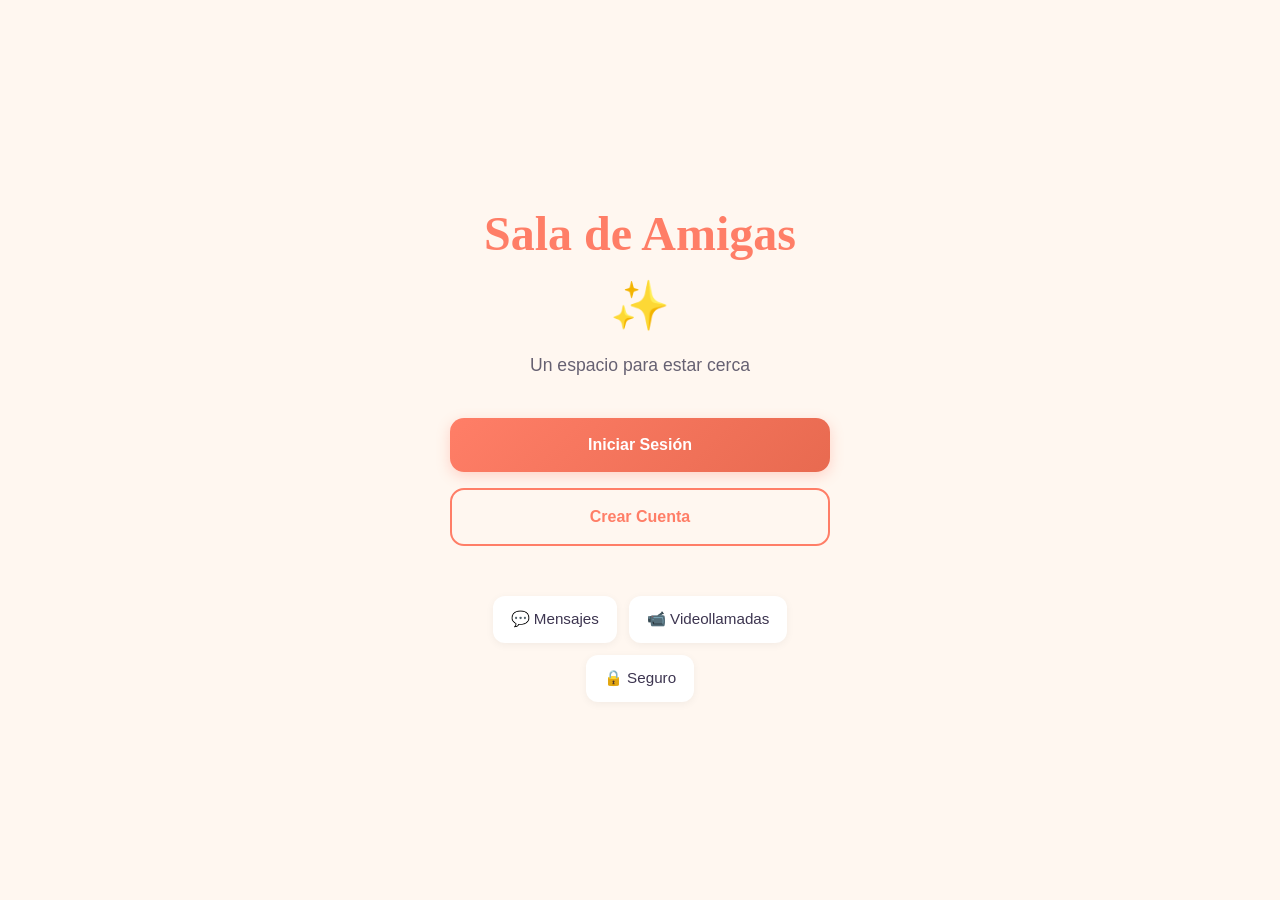
==== commit 211480a6: "Add files via upload" ====
--- a/index.html
+++ b/index.html
@@ -22,5 +22,19 @@
       <div class="item">🔒 Seguro</div>
     </div>
   </div>
+  
+  <script>
+// Registrar Service Worker para la PWA
+if ('serviceWorker' in navigator) {
+  window.addEventListener('load', () => {
+    navigator.serviceWorker.register('service-worker.js')
+      .then(registro => console.log('✅ SW registrado:', registro.scope))
+      .catch(err => console.log('⚠️ Error SW:', err));
+  });
+}
+</script>
+
+
+
 </body>
 </html>
--- a/estilos.css
+++ b/estilos.css
@@ -1,30 +1,45 @@
 /* ======================================
-   ESTILOS GENERALES
+   ESTILOS GENERALES · Sala de Amigas
    ====================================== */
 :root {
   --fondo: #FFF7F0;
   --fondo-oscuro: #1E1B2E;
   --texto: #3D3550;
+  --texto-claro: #666172;
   --claro: #FFFFFF;
   --primario: #FF7E67;
+  --primario-oscuro: #E86A50;
   --secundario: #4ECDC4;
   --acento: #FFD166;
   --borde: #F0E6DC;
+  --borde-oscuro: #3D3858;
   --error: #E63946;
   --exito: #2EC4B6;
+  --en-linea: #2EC4B6;
+  --ocupada: #FF9F1C;
+  --ausente: #FFD166;
+  --desconectada: #C2BDD0;
+  --sombra-suave: 0 2px 8px rgba(0,0,0,0.05);
+  --sombra-media: 0 4px 16px rgba(255, 126, 103, 0.15);
 }
 
 * {
   margin: 0;
   padding: 0;
   box-sizing: border-box;
+}
+
+html, body {
+  width: 100%;
+  min-height: 100%;
+}
+
+body {
   font-family: 'Quicksand', sans-serif;
-}
-
-body {
   background: var(--fondo);
   color: var(--texto);
-  min-height: 100vh;
+  line-height: 1.5;
+  overflow-x: hidden;
 }
 
 a {
@@ -36,60 +51,71 @@
   cursor: pointer;
   border: none;
   font-family: inherit;
+  font-size: inherit;
+}
+
+input {
+  font-family: inherit;
+  font-size: inherit;
 }
 
 /* ======================================
-   PÁGINA DE INICIO
+   PÁGINA DE INICIO · index.html
    ====================================== */
 .pagina-inicio {
   display: flex;
   align-items: center;
   justify-content: center;
+  min-height: 100vh;
   text-align: center;
   padding: 20px;
 }
 
 .contenedor-inicio {
-  max-width: 400px;
+  max-width: 420px;
   width: 100%;
+  padding: 40px 20px;
 }
 
 .titulo-principal {
   font-family: 'Pacifico', cursive;
-  font-size: 2.5rem;
+  font-size: clamp(2.2rem, 6vw, 3rem);
   color: var(--primario);
   margin-bottom: 10px;
 }
 
 .subtitulo {
   font-size: 1.1rem;
-  color: #777;
+  color: var(--texto-claro);
   margin-bottom: 40px;
 }
 
 .botones-inicio {
   display: flex;
   flex-direction: column;
-  gap: 15px;
+  gap: 16px;
   margin-bottom: 50px;
 }
 
 .boton-principal, .boton-secundario, .boton {
-  padding: 14px 24px;
+  padding: 15px 24px;
   border-radius: 14px;
   font-size: 1rem;
   font-weight: 600;
-  transition: transform 0.2s, box-shadow 0.2s;
+  transition: transform 0.2s, box-shadow 0.2s, background 0.2s;
+  display: inline-block;
+  text-align: center;
 }
 
 .boton-principal {
-  background: linear-gradient(135deg, var(--primario), #E86A50);
+  background: linear-gradient(135deg, var(--primario), var(--primario-oscuro));
   color: white;
+  box-shadow: 0 4px 14px rgba(255, 126, 103, 0.3);
 }
 
 .boton-principal:hover {
   transform: translateY(-2px);
-  box-shadow: 0 6px 20px rgba(255, 126, 103, 0.35);
+  box-shadow: 0 8px 22px rgba(255, 126, 103, 0.4);
 }
 
 .boton-secundario {
@@ -105,9 +131,9 @@
 
 .caracteristicas {
   display: flex;
-  justify-content: space-around;
+  justify-content: center;
   flex-wrap: wrap;
-  gap: 15px;
+  gap: 12px;
 }
 
 .item {
@@ -115,15 +141,17 @@
   padding: 12px 18px;
   border-radius: 12px;
   font-size: 0.95rem;
-  box-shadow: 0 2px 8px rgba(0,0,0,0.05);
+  box-shadow: var(--sombra-suave);
 }
 
 /* ======================================
-   PÁGINA DE LOGIN
+   PÁGINA DE LOGIN · login.html
    ====================================== */
 .pagina-login {
   position: relative;
   overflow-x: hidden;
+  min-height: 100vh;
+  padding: 20px;
 }
 
 .burbuja {
@@ -131,30 +159,17 @@
   border-radius: 50%;
   opacity: 0.25;
   z-index: 0;
-}
-
-.b1 {
-  width: 180px;
-  height: 180px;
-  background: var(--primario);
-  top: 8%;
-  left: 6%;
-}
-
-.b2 {
-  width: 120px;
-  height: 120px;
-  background: var(--secundario);
-  bottom: 12%;
-  right: 8%;
-}
-
-.b3 {
-  width: 90px;
-  height: 90px;
-  background: var(--acento);
-  top: 60%;
-  left: 12%;
+  pointer-events: none;
+  animation: flotar 8s ease-in-out infinite;
+}
+
+.b1 { width: 180px; height: 180px; background: var(--primario); top: 8%; left: 6%; }
+.b2 { width: 120px; height: 120px; background: var(--secundario); bottom: 12%; right: 8%; animation-delay: 2s; }
+.b3 { width: 90px; height: 90px; background: var(--acento); top: 60%; left: 12%; animation-delay: 4s; }
+
+@keyframes flotar {
+  0%, 100% { transform: translateY(0); }
+  50% { transform: translateY(-25px); }
 }
 
 .contenedor-login {
@@ -162,19 +177,18 @@
   z-index: 1;
   max-width: 880px;
   margin: 0 auto;
-  padding: 40px 20px;
+  background: white;
+  border-radius: 28px;
+  box-shadow: var(--sombra-media);
+  overflow: hidden;
   display: grid;
   grid-template-columns: 1fr 1fr;
-  gap: 0;
-  background: white;
-  border-radius: 28px;
-  box-shadow: 0 10px 60px rgba(255, 126, 103, 0.15);
-  overflow: hidden;
+  min-height: 600px;
 }
 
 .lado-izquierdo {
   background: linear-gradient(135deg, var(--primario), var(--acento));
-  padding: 40px 30px;
+  padding: 48px 32px;
   color: white;
   display: flex;
   flex-direction: column;
@@ -183,17 +197,17 @@
 
 .lado-izquierdo h2 {
   font-size: 1.8rem;
-  margin-bottom: 15px;
-}
-
-.lado-izquierdo p {
+  margin-bottom: 16px;
+}
+
+.lado-izquierdo > p {
   font-size: 1rem;
-  margin-bottom: 25px;
-  opacity: 0.9;
+  margin-bottom: 30px;
+  opacity: 0.95;
 }
 
 .beneficios p {
-  margin-bottom: 10px;
+  margin-bottom: 12px;
   font-size: 0.95rem;
 }
 
@@ -208,7 +222,9 @@
 }
 
 .lado-derecho {
-  padding: 40px 30px;
+  padding: 40px 32px;
+  display: flex;
+  flex-direction: column;
 }
 
 .pestanas {
@@ -221,19 +237,20 @@
 
 .pestana {
   flex: 1;
-  padding: 10px;
+  padding: 11px;
   background: transparent;
   border: none;
   border-radius: 10px;
   font-size: 0.95rem;
   font-weight: 600;
-  color: #888;
+  color: var(--texto-claro);
+  transition: all 0.25s;
 }
 
 .pestana.activa {
   background: white;
   color: var(--primario);
-  box-shadow: 0 2px 8px rgba(0,0,0,0.05);
+  box-shadow: var(--sombra-suave);
 }
 
 .formulario {
@@ -242,6 +259,12 @@
 
 .formulario.visible {
   display: block;
+  animation: aparecer 0.3s ease;
+}
+
+@keyframes aparecer {
+  from { opacity: 0; transform: translateY(8px); }
+  to { opacity: 1; transform: translateY(0); }
 }
 
 .campo {
@@ -258,12 +281,13 @@
 
 .campo input {
   width: 100%;
-  padding: 13px 16px;
+  padding: 14px 16px;
   border: 2px solid var(--borde);
   border-radius: 12px;
   font-size: 1rem;
   background: var(--fondo);
   outline: none;
+  transition: border-color 0.2s, box-shadow 0.2s;
 }
 
 .campo input:focus {
@@ -278,7 +302,7 @@
 .error {
   font-size: 0.8rem;
   color: var(--error);
-  margin-top: 5px;
+  margin-top: 6px;
   display: none;
 }
 
@@ -289,29 +313,32 @@
 .ojito {
   position: absolute;
   right: 14px;
-  top: 36px;
+  top: 38px;
   background: none;
   border: none;
-  font-size: 16px;
+  font-size: 18px;
   cursor: pointer;
+  color: var(--texto-claro);
 }
 
 .boton {
   width: 100%;
-  background: linear-gradient(135deg, var(--primario), #E86A50);
+  background: linear-gradient(135deg, var(--primario), var(--primario-oscuro));
   color: white;
   border: none;
   margin-top: 10px;
+  box-shadow: 0 4px 14px rgba(255, 126, 103, 0.3);
 }
 
 .exito {
   text-align: center;
-  padding: 30px 20px 10px;
+  padding: 30px 10px 10px;
   display: none;
 }
 
 .exito.visible {
   display: block;
+  animation: aparecer 0.4s ease;
 }
 
 .exito h3 {
@@ -322,11 +349,11 @@
 
 .exito p {
   margin-bottom: 20px;
-  color: #666;
+  color: var(--texto-claro);
 }
 
 /* ======================================
-   PÁGINA DE SALA
+   PÁGINA DE SALA · sala.html
    ====================================== */
 .pagina-sala {
   background: var(--fondo);
@@ -335,30 +362,34 @@
 
 .barra-superior {
   background: white;
-  padding: 15px 25px;
+  padding: 14px 20px;
   display: flex;
   justify-content: space-between;
   align-items: center;
-  box-shadow: 0 2px 10px rgba(0,0,0,0.05);
+  box-shadow: var(--sombra-suave);
+  position: sticky;
+  top: 0;
+  z-index: 10;
 }
 
 .logo {
   font-family: 'Pacifico', cursive;
-  font-size: 1.3rem;
+  font-size: 1.25rem;
   color: var(--primario);
 }
 
 .info-usuario {
   display: flex;
   align-items: center;
-  gap: 15px;
+  gap: 12px;
+  font-size: 0.95rem;
 }
 
 .boton-salir {
-  padding: 6px 14px;
+  padding: 8px 14px;
   border: 2px solid var(--primario);
   color: var(--primario);
-  border-radius: 8px;
+  border-radius: 10px;
   font-size: 0.9rem;
   font-weight: 600;
   transition: all 0.2s;
@@ -372,31 +403,33 @@
 .contenido {
   max-width: 600px;
   margin: 0 auto;
-  padding: 30px 20px;
+  padding: 24px 20px 80px;
 }
 
 .contenido h2 {
-  font-size: 1.5rem;
-  margin-bottom: 8px;
+  font-size: 1.4rem;
+  margin-bottom: 6px;
 }
 
 .descripcion {
-  color: #777;
-  margin-bottom: 25px;
+  color: var(--texto-claro);
+  font-size: 0.95rem;
+  margin-bottom: 24px;
 }
 
 .buscador {
-  margin-bottom: 25px;
+  margin-bottom: 24px;
 }
 
 .buscador input {
   width: 100%;
-  padding: 12px 16px;
+  padding: 13px 16px;
   border: 2px solid var(--borde);
-  border-radius: 12px;
+  border-radius: 14px;
   font-size: 0.95rem;
   background: white;
   outline: none;
+  transition: border-color 0.2s;
 }
 
 .buscador input:focus {
@@ -406,53 +439,264 @@
 .lista-personas {
   display: flex;
   flex-direction: column;
-  gap: 12px;
+  gap: 10px;
 }
 
 .persona {
   background: white;
-  padding: 16px 20px;
-  border-radius: 14px;
-  display: flex;
-  align-items: center;
-  gap: 15px;
+  padding: 14px 18px;
+  border-radius: 16px;
+  display: flex;
+  align-items: center;
+  gap: 14px;
   cursor: pointer;
   transition: transform 0.2s, box-shadow 0.2s;
-  box-shadow: 0 2px 6px rgba(0,0,0,0.03);
+  box-shadow: var(--sombra-suave);
+  border: 2px solid transparent;
 }
 
 .persona:hover {
   transform: translateY(-2px);
-  box-shadow: 0 4px 12px rgba(0,0,0,0.06);
+  box-shadow: 0 6px 16px rgba(255, 126, 103, 0.12);
+  border-color: var(--primario);
 }
 
 .persona.eres-tu {
-  border: 2px solid var(--secundario);
-  background: #F0FFFC;
+  border-color: var(--secundario);
+  background: rgba(78, 205, 196, 0.08);
 }
 
 .avatar {
-  font-size: 1.8rem;
+  font-size: 1.7rem;
   position: relative;
+  width: 44px;
+  height: 44px;
+  display: flex;
+  align-items: center;
+  justify-content: center;
+  background: linear-gradient(135deg, var(--acento), var(--primario));
+  border-radius: 50%;
+  flex-shrink: 0;
 }
 
 .punto-estado {
   position: absolute;
-  bottom: 2px;
+  bottom: 0;
   right: 0;
-  width: 12px;
-  height: 12px;
+  width: 13px;
+  height: 13px;
   border-radius: 50%;
-  border: 2px solid white;
-}
-
-.punto-estado.en-linea {
-  background: #22C55E;
-}
+  border: 3px solid white;
+}
+
+.punto-estado.en-linea { background: var(--en-linea); }
+.punto-estado.ocupada { background: var(--ocupada); }
+.punto-estado.ausente { background: var(--ausente); }
+.punto-estado.desconectada { background: var(--desconectada); }
 
 .info-persona {
   flex: 1;
+  min-width: 0;
 }
 
 .nombre-persona {
-  font-weight: 600
+  font-weight: 600;
+  font-size: 0.98rem;
+  white-space: nowrap;
+  overflow: hidden;
+  text-overflow: ellipsis;
+}
+
+.estado-persona {
+  font-size: 0.85rem;
+  color: var(--texto-claro);
+}
+
+/* ======================================
+   PÁGINA DE CHAT · chat.html
+   ====================================== */
+.pagina-chat {
+  display: flex;
+  flex-direction: column;
+  height: 100vh;
+  background: var(--fondo);
+  position: relative;
+}
+
+.barra-chat {
+  display: flex;
+  align-items: center;
+  gap: 12px;
+  padding: 12px 16px;
+  background: white;
+  box-shadow: var(--sombra-suave);
+  z-index: 10;
+  flex-shrink: 0;
+}
+
+.boton-volver {
+  width: 38px;
+  height: 38px;
+  border-radius: 50%;
+  background: var(--fondo);
+  display: flex;
+  align-items: center;
+  justify-content: center;
+  font-size: 18px;
+  flex-shrink: 0;
+  transition: transform 0.2s;
+}
+
+.boton-volver:hover {
+  transform: translateX(-3px);
+}
+
+.info-amiga {
+  display: flex;
+  align-items: center;
+  gap: 10px;
+  flex: 1;
+  min-width: 0;
+}
+
+.avatar-grande {
+  font-size: 1.8rem;
+  width: 42px;
+  height: 42px;
+  border-radius: 50%;
+  background: linear-gradient(135deg, var(--acento), var(--primario));
+  display: flex;
+  align-items: center;
+  justify-content: center;
+  flex-shrink: 0;
+}
+
+.info-amiga h3 {
+  font-size: 1rem;
+  font-weight: 600;
+}
+
+.estado {
+  font-size: 0.85rem;
+  color: var(--en-linea);
+}
+
+.boton-llamada {
+  width: 40px;
+  height: 40px;
+  border-radius: 50%;
+  background: var(--secundario);
+  color: white;
+  display: flex;
+  align-items: center;
+  justify-content: center;
+  font-size: 18px;
+  flex-shrink: 0;
+  transition: transform 0.2s;
+  box-shadow: 0 2px 8px rgba(78, 205, 196, 0.3);
+}
+
+.boton-llamada:hover {
+  transform: scale(1.08);
+}
+
+.caja-mensajes {
+  flex: 1;
+  overflow-y: auto;
+  padding: 16px;
+  display: flex;
+  flex-direction: column;
+  gap: 10px;
+}
+
+.mensaje {
+  max-width: 75%;
+  padding: 10px 14px;
+  border-radius: 18px;
+  font-size: 0.95rem;
+  line-height: 1.4;
+  animation: aparecer 0.25s ease;
+  word-wrap: break-word;
+}
+
+.mensaje.enviado {
+  align-self: flex-end;
+  background: linear-gradient(135deg, var(--primario), var(--primario-oscuro));
+  color: white;
+  border-bottom-right-radius: 4px;
+}
+
+.mensaje.recibido {
+  align-self: flex-start;
+  background: white;
+  color: var(--texto);
+  border-bottom-left-radius: 4px;
+  box-shadow: var(--sombra-suave);
+}
+
+.texto-mensaje {
+  word-wrap: break-word;
+}
+
+.hora-mensaje {
+  font-size: 0.7rem;
+  opacity: 0.7;
+  margin-top: 4px;
+  text-align: right;
+}
+
+.enviado .hora-mensaje { text-align: right; }
+.recibido .hora-mensaje { text-align: left; }
+
+.escribiendo {
+  padding: 4px 16px 8px;
+  font-size: 0.85rem;
+  color: var(--texto-claro);
+  font-style: italic;
+  display: none;
+}
+
+.barra-escribir {
+  display: flex;
+  gap: 10px;
+  padding: 12px 16px;
+  background: white;
+  box-shadow: 0 -2px 8px rgba(0,0,0,0.04);
+  flex-shrink: 0;
+}
+
+.barra-escribir input {
+  flex: 1;
+  padding: 12px 18px;
+  border: 2px solid var(--borde);
+  border-radius: 24px;
+  font-size: 0.95rem;
+  background: var(--fondo);
+  outline: none;
+  transition: border-color 0.2s;
+}
+
+.barra-escribir input:focus {
+  border-color: var(--primario);
+}
+
+.barra-escribir button {
+  width: 44px;
+  height: 44px;
+  border-radius: 50%;
+  background: linear-gradient(135deg, var(--primario), var(--primario-oscuro));
+  color: white;
+  font-size: 18px;
+  flex-shrink: 0;
+  transition: transform 0.2s;
+}
+
+.barra-escribir button:hover {
+  transform: scale(1.05);
+}
+
+/* ======================================
+   VIDEOCALL · SOBRE EL CHAT
+   ====================================== */
+.capa-video {
+ 
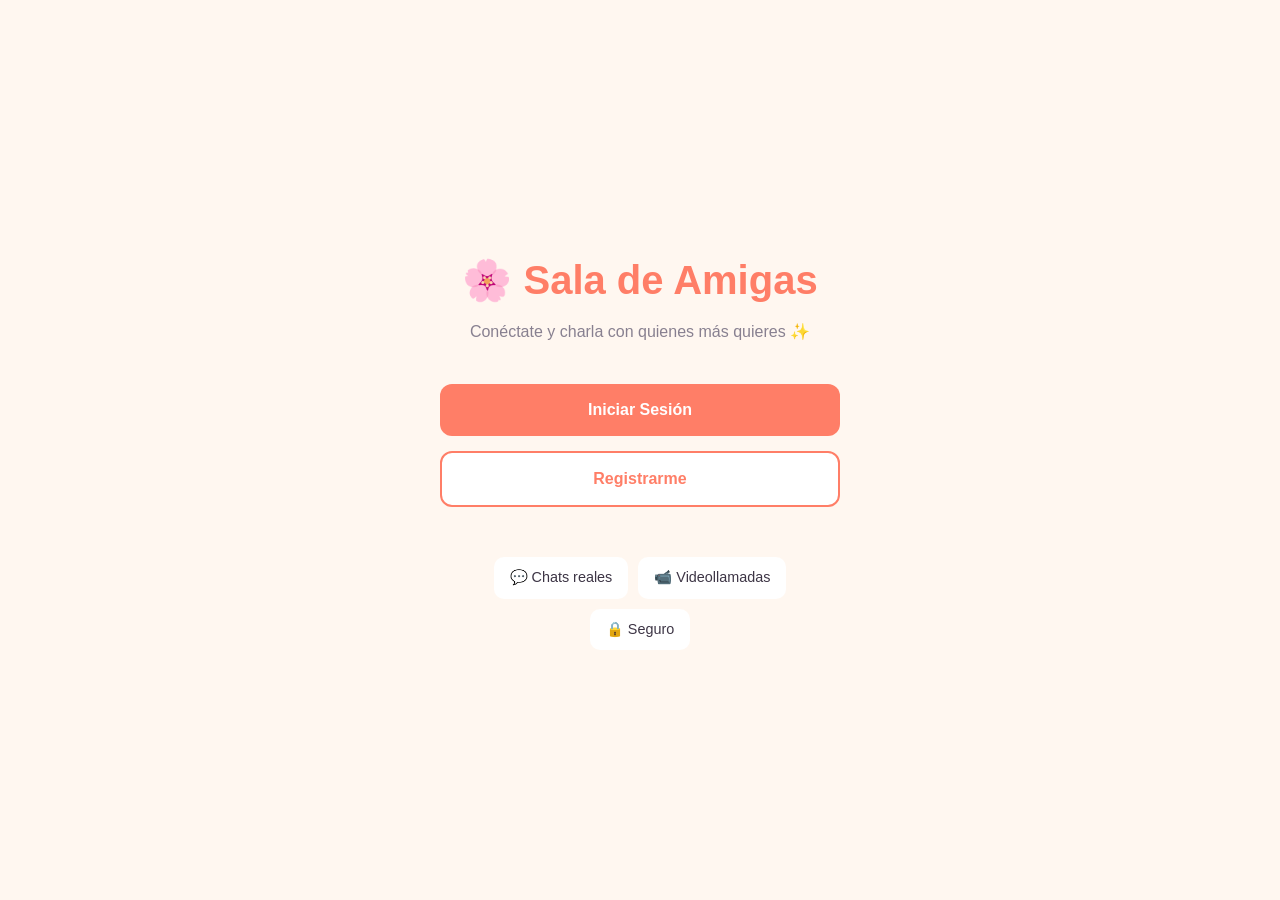
==== commit 00a7c327: "Add files via upload" ====
--- a/index.html
+++ b/index.html
@@ -3,38 +3,70 @@
 <head>
   <meta charset="UTF-8">
   <meta name="viewport" content="width=device-width, initial-scale=1.0">
-  <title>Sala de Amigas ✨</title>
+  <meta name="theme-color" content="#FF7E67">
+  <link rel="manifest" href="manifest.json">
+  <title>Sala de Amigas</title>
   <link rel="stylesheet" href="estilos.css">
+
+<!-- PWA → Botón de instalar -->
+<script>
+  let eventoInstalar;
+  const botonInstalar = {
+    mostrar: function() {
+      const boton = document.createElement('button');
+      boton.style.cssText = `
+        position: fixed; bottom: 20px; right: 20px; z-index: 9999;
+        padding: 12px 20px; background: #FF7E67; color: white; border: none;
+        border-radius: 50px; font-size: 14px; font-weight: 600; cursor: pointer;
+        box-shadow: 0 4px 12px rgba(255,126,103,0.3);
+      `;
+      boton.innerHTML = '📲 Instalar App';
+      boton.onclick = () => {
+        if (eventoInstalar) {
+          eventoInstalar.prompt();
+          eventoInstalar.userChoice.then(respuesta => {
+            if (respuesta.outcome === 'accepted') {
+              console.log('✅ App instalada');
+            }
+            eventoInstalar = null;
+          });
+        }
+      };
+      document.body.appendChild(boton);
+    }
+  };
+
+  window.addEventListener('beforeinstallprompt', e => {
+    e.preventDefault();
+    eventoInstalar = e;
+    botonInstalar.mostrar();
+  });
+</script>
+
 </head>
 <body class="pagina-inicio">
   <div class="contenedor-inicio">
-    <h1 class="titulo-principal">Sala de Amigas ✨</h1>
-    <p class="subtitulo">Un espacio para estar cerca</p>
+    <h1 class="titulo-principal">🌸 Sala de Amigas</h1>
+    <p class="subtitulo">Conéctate y charla con quienes más quieres ✨</p>
     
     <div class="botones-inicio">
       <a href="login.html" class="boton-principal">Iniciar Sesión</a>
-      <a href="login.html#registro" class="boton-secundario">Crear Cuenta</a>
+      <a href="login.html" class="boton-secundario">Registrarme</a>
     </div>
     
     <div class="caracteristicas">
-      <div class="item">💬 Mensajes</div>
+      <div class="item">💬 Chats reales</div>
       <div class="item">📹 Videollamadas</div>
       <div class="item">🔒 Seguro</div>
     </div>
   </div>
-  
+
   <script>
-// Registrar Service Worker para la PWA
-if ('serviceWorker' in navigator) {
-  window.addEventListener('load', () => {
-    navigator.serviceWorker.register('service-worker.js')
-      .then(registro => console.log('✅ SW registrado:', registro.scope))
-      .catch(err => console.log('⚠️ Error SW:', err));
-  });
-}
-</script>
-
-
-
+    if ('serviceWorker' in navigator) {
+      window.addEventListener('load', () => {
+        navigator.serviceWorker.register('service-worker.js');
+      });
+    }
+  </script>
 </body>
 </html>
--- a/estilos.css
+++ b/estilos.css
@@ -1,702 +1,98 @@
-/* ======================================
-   ESTILOS GENERALES · Sala de Amigas
-   ====================================== */
 :root {
   --fondo: #FFF7F0;
-  --fondo-oscuro: #1E1B2E;
-  --texto: #3D3550;
-  --texto-claro: #666172;
   --claro: #FFFFFF;
   --primario: #FF7E67;
   --primario-oscuro: #E86A50;
   --secundario: #4ECDC4;
-  --acento: #FFD166;
-  --borde: #F0E6DC;
-  --borde-oscuro: #3D3858;
-  --error: #E63946;
-  --exito: #2EC4B6;
-  --en-linea: #2EC4B6;
-  --ocupada: #FF9F1C;
-  --ausente: #FFD166;
-  --desconectada: #C2BDD0;
-  --sombra-suave: 0 2px 8px rgba(0,0,0,0.05);
-  --sombra-media: 0 4px 16px rgba(255, 126, 103, 0.15);
+  --texto: #3D3545;
+  --texto-claro: #888090;
+  --borde: #F0E6DD;
+  --sombra: 0 2px 8px rgba(0,0,0,0.06);
 }
 
-* {
-  margin: 0;
-  padding: 0;
-  box-sizing: border-box;
-}
+* { margin: 0; padding: 0; box-sizing: border-box; }
+html, body { width: 100%; min-height: 100%; font-family: 'Segoe UI', sans-serif; }
+body { background: var(--fondo); color: var(--texto); line-height: 1.5; }
+a { text-decoration: none; color: inherit; }
+button { border: none; cursor: pointer; font-family: inherit; }
+input { font-family: inherit; border: none; outline: none; }
 
-html, body {
-  width: 100%;
-  min-height: 100%;
-}
+/* INICIO */
+.pagina-inicio { display: flex; align-items: center; justify-content: center; min-height: 100vh; padding: 20px; text-align: center; }
+.contenedor-inicio { max-width: 400px; width: 100%; }
+.titulo-principal { font-size: 2.5rem; color: var(--primario); margin-bottom: 10px; }
+.subtitulo { color: var(--texto-claro); margin-bottom: 40px; }
+.botones-inicio { display: flex; flex-direction: column; gap: 15px; margin-bottom: 50px; }
+.boton-principal, .boton-secundario { padding: 14px 24px; border-radius: 12px; font-size: 1rem; font-weight: 600; display: block; }
+.boton-principal { background: var(--primario); color: white; }
+.boton-principal:hover { background: var(--primario-oscuro); }
+.boton-secundario { background: white; color: var(--primario); border: 2px solid var(--primario); }
+.boton-secundario:hover { background: var(--primario); color: white; }
+.caracteristicas { display: flex; justify-content: center; flex-wrap: wrap; gap: 10px; }
+.item { background: white; padding: 10px 16px; border-radius: 10px; font-size: 0.9rem; }
 
-body {
-  font-family: 'Quicksand', sans-serif;
-  background: var(--fondo);
-  color: var(--texto);
-  line-height: 1.5;
-  overflow-x: hidden;
-}
+/* LOGIN */
+.pagina-login { position: relative; overflow-x: hidden; min-height: 100vh; padding: 20px; }
+.burbuja { position: fixed; border-radius: 50%; opacity: 0.15; z-index: 0; }
+.b1 { width: 180px; height: 180px; background: var(--primario); top: 5%; left: 5%; }
+.b2 { width: 120px; height: 120px; background: var(--secundario); bottom: 10%; right: 5%; }
+.b3 { width: 90px; height: 90px; background: #FFD166; top: 60%; left: 10%; }
+.contenedor-login { position: relative; z-index: 1; max-width: 850px; margin: 0 auto; background: white; border-radius: 20px; box-shadow: 0 10px 40px rgba(255,126,103,0.15); overflow: hidden; display: grid; grid-template-columns: 1fr 1fr; min-height: 550px; }
+.lado-izquierdo { background: linear-gradient(135deg, var(--primario), #FFB74D); padding: 40px 30px; color: white; display: flex; flex-direction: column; justify-content: center; }
+.lado-izquierdo h2 { font-size: 1.6rem; margin-bottom: 15px; }
+.lado-izquierdo p { margin-bottom: 25px; opacity: 0.95; }
+.beneficios p { margin-bottom: 8px; font-size: 0.95rem; }
+.enlace-inicio { margin-top: 30px; font-size: 0.9rem; opacity: 0.85; }
+.enlace-inicio a { text-decoration: underline; }
+.lado-derecho { padding: 35px 30px; }
+.pestañas { display: flex; background: var(--fondo); border-radius: 10px; padding: 4px; margin-bottom: 25px; }
+.pestaña { flex: 1; padding: 10px; background: transparent; border-radius: 8px; font-size: 0.95rem; font-weight: 600; color: var(--texto-claro); }
+.pestaña.activa { background: white; color: var(--primario); box-shadow: var(--sombra); }
+.formulario { display: none; }
+.formulario.visible { display: block; }
+.campo { margin-bottom: 15px; position: relative; }
+.campo label { display: block; font-size: 0.88rem; font-weight: 600; margin-bottom: 6px; }
+.campo input { width: 100%; padding: 12px 14px; border: 2px solid var(--borde); border-radius: 10px; font-size: 0.95rem; background: var(--fondo); }
+.campo input:focus { border-color: var(--primario); }
+.campo input.error { border-color: #E53935; }
+.error { font-size: 0.8rem; color: #E53935; margin-top: 4px; display: none; }
+.error.visible { display: block; }
+.ojito { position: absolute; right: 12px; top: 34px; background: none; font-size: 18px; }
+.boton { width: 100%; padding: 13px; background: var(--primario); color: white; border-radius: 10px; font-size: 1rem; font-weight: 600; margin-top: 8px; }
+.boton:hover { background: var(--primario-oscuro); }
+.exito { display: none; text-align: center; padding: 25px 10px; }
+.exito.visible { display: block; }
+.exito h3 { color: var(--secundario); margin-bottom: 8px; }
 
-a {
-  text-decoration: none;
-  color: inherit;
-}
+/* SALA */
+.pagina-sala { min-height: 100vh; background: var(--fondo); }
+.barra-superior { background: white; padding: 12px 20px; display: flex; justify-content: space-between; align-items: center; box-shadow: var(--sombra); position: sticky; top: 0; z-index: 10; }
+.logo { font-family: cursive; font-size: 1.2rem; color: var(--primario); font-weight: bold; }
+.info-usuario { display: flex; align-items: center; gap: 12px; font-size: 0.9rem; }
+.boton-salir { padding: 6px 12px; border: 2px solid var(--primario); color: var(--primario); border-radius: 8px; font-size: 0.85rem; font-weight: 600; }
+.boton-salir:hover { background: var(--primario); color: white; }
+.contenido { max-width: 550px; margin: 0 auto; padding: 25px 20px; }
+.contenido h2 { font-size: 1.35rem; margin-bottom: 5px; }
+.descripcion { color: var(--texto-claro); font-size: 0.95rem; margin-bottom: 20px; }
+.buscador { margin-bottom: 20px; }
+.buscador input { width: 100%; padding: 11px 16px; border: 2px solid var(--borde); border-radius: 10px; font-size: 0.95rem; background: white; }
+.buscador input:focus { border-color: var(--primario); }
+.lista-personas { display: flex; flex-direction: column; gap: 8px; }
+.persona { background: white; padding: 14px 16px; border-radius: 12px; display: flex; align-items: center; gap: 12px; cursor: pointer; transition: transform 0.2s; border: 2px solid transparent; }
+.persona:hover { transform: translateY(-2px); border-color: var(--primario); }
+.avatar { width: 40px; height: 40px; border-radius: 50%; background: linear-gradient(135deg, #FFD166, var(--primario)); display: flex; align-items: center; justify-content: center; font-size: 1.2rem; position: relative; flex-shrink: 0; }
+.punto-estado { position: absolute; bottom: 0; right: 0; width: 12px; height: 12px; border-radius: 50%; border: 2px solid white; background: #ccc; }
+.punto-estado.en-linea { background: #4CAF50; }
+.info-persona { flex: 1; min-width: 0; }
+.nombre-persona { font-weight: 600; font-size: 0.95rem; white-space: nowrap; overflow: hidden; text-overflow: ellipsis; }
+.estado-persona { font-size: 0.8rem; color: var(--texto-claro); }
 
-button {
-  cursor: pointer;
-  border: none;
-  font-family: inherit;
-  font-size: inherit;
-}
-
-input {
-  font-family: inherit;
-  font-size: inherit;
-}
-
-/* ======================================
-   PÁGINA DE INICIO · index.html
-   ====================================== */
-.pagina-inicio {
-  display: flex;
-  align-items: center;
-  justify-content: center;
-  min-height: 100vh;
-  text-align: center;
-  padding: 20px;
-}
-
-.contenedor-inicio {
-  max-width: 420px;
-  width: 100%;
-  padding: 40px 20px;
-}
-
-.titulo-principal {
-  font-family: 'Pacifico', cursive;
-  font-size: clamp(2.2rem, 6vw, 3rem);
-  color: var(--primario);
-  margin-bottom: 10px;
-}
-
-.subtitulo {
-  font-size: 1.1rem;
-  color: var(--texto-claro);
-  margin-bottom: 40px;
-}
-
-.botones-inicio {
-  display: flex;
-  flex-direction: column;
-  gap: 16px;
-  margin-bottom: 50px;
-}
-
-.boton-principal, .boton-secundario, .boton {
-  padding: 15px 24px;
-  border-radius: 14px;
-  font-size: 1rem;
-  font-weight: 600;
-  transition: transform 0.2s, box-shadow 0.2s, background 0.2s;
-  display: inline-block;
-  text-align: center;
-}
-
-.boton-principal {
-  background: linear-gradient(135deg, var(--primario), var(--primario-oscuro));
-  color: white;
-  box-shadow: 0 4px 14px rgba(255, 126, 103, 0.3);
-}
-
-.boton-principal:hover {
-  transform: translateY(-2px);
-  box-shadow: 0 8px 22px rgba(255, 126, 103, 0.4);
-}
-
-.boton-secundario {
-  background: transparent;
-  color: var(--primario);
-  border: 2px solid var(--primario);
-}
-
-.boton-secundario:hover {
-  background: var(--primario);
-  color: white;
-}
-
-.caracteristicas {
-  display: flex;
-  justify-content: center;
-  flex-wrap: wrap;
-  gap: 12px;
-}
-
-.item {
-  background: white;
-  padding: 12px 18px;
-  border-radius: 12px;
-  font-size: 0.95rem;
-  box-shadow: var(--sombra-suave);
-}
-
-/* ======================================
-   PÁGINA DE LOGIN · login.html
-   ====================================== */
-.pagina-login {
-  position: relative;
-  overflow-x: hidden;
-  min-height: 100vh;
-  padding: 20px;
-}
-
-.burbuja {
-  position: fixed;
-  border-radius: 50%;
-  opacity: 0.25;
-  z-index: 0;
-  pointer-events: none;
-  animation: flotar 8s ease-in-out infinite;
-}
-
-.b1 { width: 180px; height: 180px; background: var(--primario); top: 8%; left: 6%; }
-.b2 { width: 120px; height: 120px; background: var(--secundario); bottom: 12%; right: 8%; animation-delay: 2s; }
-.b3 { width: 90px; height: 90px; background: var(--acento); top: 60%; left: 12%; animation-delay: 4s; }
-
-@keyframes flotar {
-  0%, 100% { transform: translateY(0); }
-  50% { transform: translateY(-25px); }
-}
-
-.contenedor-login {
-  position: relative;
-  z-index: 1;
-  max-width: 880px;
-  margin: 0 auto;
-  background: white;
-  border-radius: 28px;
-  box-shadow: var(--sombra-media);
-  overflow: hidden;
-  display: grid;
-  grid-template-columns: 1fr 1fr;
-  min-height: 600px;
-}
-
-.lado-izquierdo {
-  background: linear-gradient(135deg, var(--primario), var(--acento));
-  padding: 48px 32px;
-  color: white;
-  display: flex;
-  flex-direction: column;
-  justify-content: center;
-}
-
-.lado-izquierdo h2 {
-  font-size: 1.8rem;
-  margin-bottom: 16px;
-}
-
-.lado-izquierdo > p {
-  font-size: 1rem;
-  margin-bottom: 30px;
-  opacity: 0.95;
-}
-
-.beneficios p {
-  margin-bottom: 12px;
-  font-size: 0.95rem;
-}
-
-.enlace-inicio {
-  margin-top: 30px;
-  font-size: 0.9rem;
-  opacity: 0.85;
-}
-
-.enlace-inicio a {
-  text-decoration: underline;
-}
-
-.lado-derecho {
-  padding: 40px 32px;
-  display: flex;
-  flex-direction: column;
-}
-
-.pestanas {
-  display: flex;
-  background: var(--fondo);
-  border-radius: 14px;
-  padding: 5px;
-  margin-bottom: 30px;
-}
-
-.pestana {
-  flex: 1;
-  padding: 11px;
-  background: transparent;
-  border: none;
-  border-radius: 10px;
-  font-size: 0.95rem;
-  font-weight: 600;
-  color: var(--texto-claro);
-  transition: all 0.25s;
-}
-
-.pestana.activa {
-  background: white;
-  color: var(--primario);
-  box-shadow: var(--sombra-suave);
-}
-
-.formulario {
-  display: none;
-}
-
-.formulario.visible {
-  display: block;
-  animation: aparecer 0.3s ease;
-}
-
-@keyframes aparecer {
-  from { opacity: 0; transform: translateY(8px); }
-  to { opacity: 1; transform: translateY(0); }
-}
-
-.campo {
-  margin-bottom: 18px;
-  position: relative;
-}
-
-.campo label {
-  display: block;
-  font-size: 0.9rem;
-  font-weight: 600;
-  margin-bottom: 6px;
-}
-
-.campo input {
-  width: 100%;
-  padding: 14px 16px;
-  border: 2px solid var(--borde);
-  border-radius: 12px;
-  font-size: 1rem;
-  background: var(--fondo);
-  outline: none;
-  transition: border-color 0.2s, box-shadow 0.2s;
-}
-
-.campo input:focus {
-  border-color: var(--primario);
-  box-shadow: 0 0 0 4px rgba(255, 126, 103, 0.1);
-}
-
-.campo input.error {
-  border-color: var(--error);
-}
-
-.error {
-  font-size: 0.8rem;
-  color: var(--error);
-  margin-top: 6px;
-  display: none;
-}
-
-.error.visible {
-  display: block;
-}
-
-.ojito {
-  position: absolute;
-  right: 14px;
-  top: 38px;
-  background: none;
-  border: none;
-  font-size: 18px;
-  cursor: pointer;
-  color: var(--texto-claro);
-}
-
-.boton {
-  width: 100%;
-  background: linear-gradient(135deg, var(--primario), var(--primario-oscuro));
-  color: white;
-  border: none;
-  margin-top: 10px;
-  box-shadow: 0 4px 14px rgba(255, 126, 103, 0.3);
-}
-
-.exito {
-  text-align: center;
-  padding: 30px 10px 10px;
-  display: none;
-}
-
-.exito.visible {
-  display: block;
-  animation: aparecer 0.4s ease;
-}
-
-.exito h3 {
-  font-size: 1.3rem;
-  color: var(--exito);
-  margin-bottom: 10px;
-}
-
-.exito p {
-  margin-bottom: 20px;
-  color: var(--texto-claro);
-}
-
-/* ======================================
-   PÁGINA DE SALA · sala.html
-   ====================================== */
-.pagina-sala {
-  background: var(--fondo);
-  min-height: 100vh;
-}
-
-.barra-superior {
-  background: white;
-  padding: 14px 20px;
-  display: flex;
-  justify-content: space-between;
-  align-items: center;
-  box-shadow: var(--sombra-suave);
-  position: sticky;
-  top: 0;
-  z-index: 10;
-}
-
-.logo {
-  font-family: 'Pacifico', cursive;
-  font-size: 1.25rem;
-  color: var(--primario);
-}
-
-.info-usuario {
-  display: flex;
-  align-items: center;
-  gap: 12px;
-  font-size: 0.95rem;
-}
-
-.boton-salir {
-  padding: 8px 14px;
-  border: 2px solid var(--primario);
-  color: var(--primario);
-  border-radius: 10px;
-  font-size: 0.9rem;
-  font-weight: 600;
-  transition: all 0.2s;
-}
-
-.boton-salir:hover {
-  background: var(--primario);
-  color: white;
-}
-
-.contenido {
-  max-width: 600px;
-  margin: 0 auto;
-  padding: 24px 20px 80px;
-}
-
-.contenido h2 {
-  font-size: 1.4rem;
-  margin-bottom: 6px;
-}
-
-.descripcion {
-  color: var(--texto-claro);
-  font-size: 0.95rem;
-  margin-bottom: 24px;
-}
-
-.buscador {
-  margin-bottom: 24px;
-}
-
-.buscador input {
-  width: 100%;
-  padding: 13px 16px;
-  border: 2px solid var(--borde);
-  border-radius: 14px;
-  font-size: 0.95rem;
-  background: white;
-  outline: none;
-  transition: border-color 0.2s;
-}
-
-.buscador input:focus {
-  border-color: var(--primario);
-}
-
-.lista-personas {
-  display: flex;
-  flex-direction: column;
-  gap: 10px;
-}
-
-.persona {
-  background: white;
-  padding: 14px 18px;
-  border-radius: 16px;
-  display: flex;
-  align-items: center;
-  gap: 14px;
-  cursor: pointer;
-  transition: transform 0.2s, box-shadow 0.2s;
-  box-shadow: var(--sombra-suave);
-  border: 2px solid transparent;
-}
-
-.persona:hover {
-  transform: translateY(-2px);
-  box-shadow: 0 6px 16px rgba(255, 126, 103, 0.12);
-  border-color: var(--primario);
-}
-
-.persona.eres-tu {
-  border-color: var(--secundario);
-  background: rgba(78, 205, 196, 0.08);
-}
-
-.avatar {
-  font-size: 1.7rem;
-  position: relative;
-  width: 44px;
-  height: 44px;
-  display: flex;
-  align-items: center;
-  justify-content: center;
-  background: linear-gradient(135deg, var(--acento), var(--primario));
-  border-radius: 50%;
-  flex-shrink: 0;
-}
-
-.punto-estado {
-  position: absolute;
-  bottom: 0;
-  right: 0;
-  width: 13px;
-  height: 13px;
-  border-radius: 50%;
-  border: 3px solid white;
-}
-
-.punto-estado.en-linea { background: var(--en-linea); }
-.punto-estado.ocupada { background: var(--ocupada); }
-.punto-estado.ausente { background: var(--ausente); }
-.punto-estado.desconectada { background: var(--desconectada); }
-
-.info-persona {
-  flex: 1;
-  min-width: 0;
-}
-
-.nombre-persona {
-  font-weight: 600;
-  font-size: 0.98rem;
-  white-space: nowrap;
-  overflow: hidden;
-  text-overflow: ellipsis;
-}
-
-.estado-persona {
-  font-size: 0.85rem;
-  color: var(--texto-claro);
-}
-
-/* ======================================
-   PÁGINA DE CHAT · chat.html
-   ====================================== */
-.pagina-chat {
-  display: flex;
-  flex-direction: column;
-  height: 100vh;
-  background: var(--fondo);
-  position: relative;
-}
-
-.barra-chat {
-  display: flex;
-  align-items: center;
-  gap: 12px;
-  padding: 12px 16px;
-  background: white;
-  box-shadow: var(--sombra-suave);
-  z-index: 10;
-  flex-shrink: 0;
-}
-
-.boton-volver {
-  width: 38px;
-  height: 38px;
-  border-radius: 50%;
-  background: var(--fondo);
-  display: flex;
-  align-items: center;
-  justify-content: center;
-  font-size: 18px;
-  flex-shrink: 0;
-  transition: transform 0.2s;
-}
-
-.boton-volver:hover {
-  transform: translateX(-3px);
-}
-
-.info-amiga {
-  display: flex;
-  align-items: center;
-  gap: 10px;
-  flex: 1;
-  min-width: 0;
-}
-
-.avatar-grande {
-  font-size: 1.8rem;
-  width: 42px;
-  height: 42px;
-  border-radius: 50%;
-  background: linear-gradient(135deg, var(--acento), var(--primario));
-  display: flex;
-  align-items: center;
-  justify-content: center;
-  flex-shrink: 0;
-}
-
-.info-amiga h3 {
-  font-size: 1rem;
-  font-weight: 600;
-}
-
-.estado {
-  font-size: 0.85rem;
-  color: var(--en-linea);
-}
-
-.boton-llamada {
-  width: 40px;
-  height: 40px;
-  border-radius: 50%;
-  background: var(--secundario);
-  color: white;
-  display: flex;
-  align-items: center;
-  justify-content: center;
-  font-size: 18px;
-  flex-shrink: 0;
-  transition: transform 0.2s;
-  box-shadow: 0 2px 8px rgba(78, 205, 196, 0.3);
-}
-
-.boton-llamada:hover {
-  transform: scale(1.08);
-}
-
-.caja-mensajes {
-  flex: 1;
-  overflow-y: auto;
-  padding: 16px;
-  display: flex;
-  flex-direction: column;
-  gap: 10px;
-}
-
-.mensaje {
-  max-width: 75%;
-  padding: 10px 14px;
-  border-radius: 18px;
-  font-size: 0.95rem;
-  line-height: 1.4;
-  animation: aparecer 0.25s ease;
-  word-wrap: break-word;
-}
-
-.mensaje.enviado {
-  align-self: flex-end;
-  background: linear-gradient(135deg, var(--primario), var(--primario-oscuro));
-  color: white;
-  border-bottom-right-radius: 4px;
-}
-
-.mensaje.recibido {
-  align-self: flex-start;
-  background: white;
-  color: var(--texto);
-  border-bottom-left-radius: 4px;
-  box-shadow: var(--sombra-suave);
-}
-
-.texto-mensaje {
-  word-wrap: break-word;
-}
-
-.hora-mensaje {
-  font-size: 0.7rem;
-  opacity: 0.7;
-  margin-top: 4px;
-  text-align: right;
-}
-
-.enviado .hora-mensaje { text-align: right; }
-.recibido .hora-mensaje { text-align: left; }
-
-.escribiendo {
-  padding: 4px 16px 8px;
-  font-size: 0.85rem;
-  color: var(--texto-claro);
-  font-style: italic;
-  display: none;
-}
-
-.barra-escribir {
-  display: flex;
-  gap: 10px;
-  padding: 12px 16px;
-  background: white;
-  box-shadow: 0 -2px 8px rgba(0,0,0,0.04);
-  flex-shrink: 0;
-}
-
-.barra-escribir input {
-  flex: 1;
-  padding: 12px 18px;
-  border: 2px solid var(--borde);
-  border-radius: 24px;
-  font-size: 0.95rem;
-  background: var(--fondo);
-  outline: none;
-  transition: border-color 0.2s;
-}
-
-.barra-escribir input:focus {
-  border-color: var(--primario);
-}
-
-.barra-escribir button {
-  width: 44px;
-  height: 44px;
-  border-radius: 50%;
-  background: linear-gradient(135deg, var(--primario), var(--primario-oscuro));
-  color: white;
-  font-size: 18px;
-  flex-shrink: 0;
-  transition: transform 0.2s;
-}
-
-.barra-escribir button:hover {
-  transform: scale(1.05);
-}
-
-/* ======================================
-   VIDEOCALL · SOBRE EL CHAT
-   ====================================== */
-.capa-video {
- 
+/* CHAT */
+.pagina-chat { height: 100vh; display: flex; flex-direction: column; background: var(--fondo); }
+.barra-chat { background: white; padding: 10px 16px; display: flex; align-items: center; gap: 10px; box-shadow: var(--sombra); flex-shrink: 0; }
+.boton-volver { width: 36px; height: 36px; border-radius: 50%; background: var(--fondo); display: flex; align-items: center; justify-content: center; font-size: 16px; }
+.info-amiga { display: flex; align-items: center; gap: 10px; flex: 1; }
+.avatar-grande { width: 38px; height: 38px; border-radius: 50%; background: linear-gradient(135deg, #FFD166, var(--primario)); display: flex; align-items: center; justify-content: center; font-size: 1.2rem; flex-shrink: 0; }
+.info-amiga h3 { font-size: 0.95rem; }
+.estado { font-size: 0.8rem; color: #4CAF50; }
+.boton-llamada { width: 38px; height: 38px; border-radius: 50%; background: var(--secundario); color: white; display: flex; align-items: center; justify-content: center; font
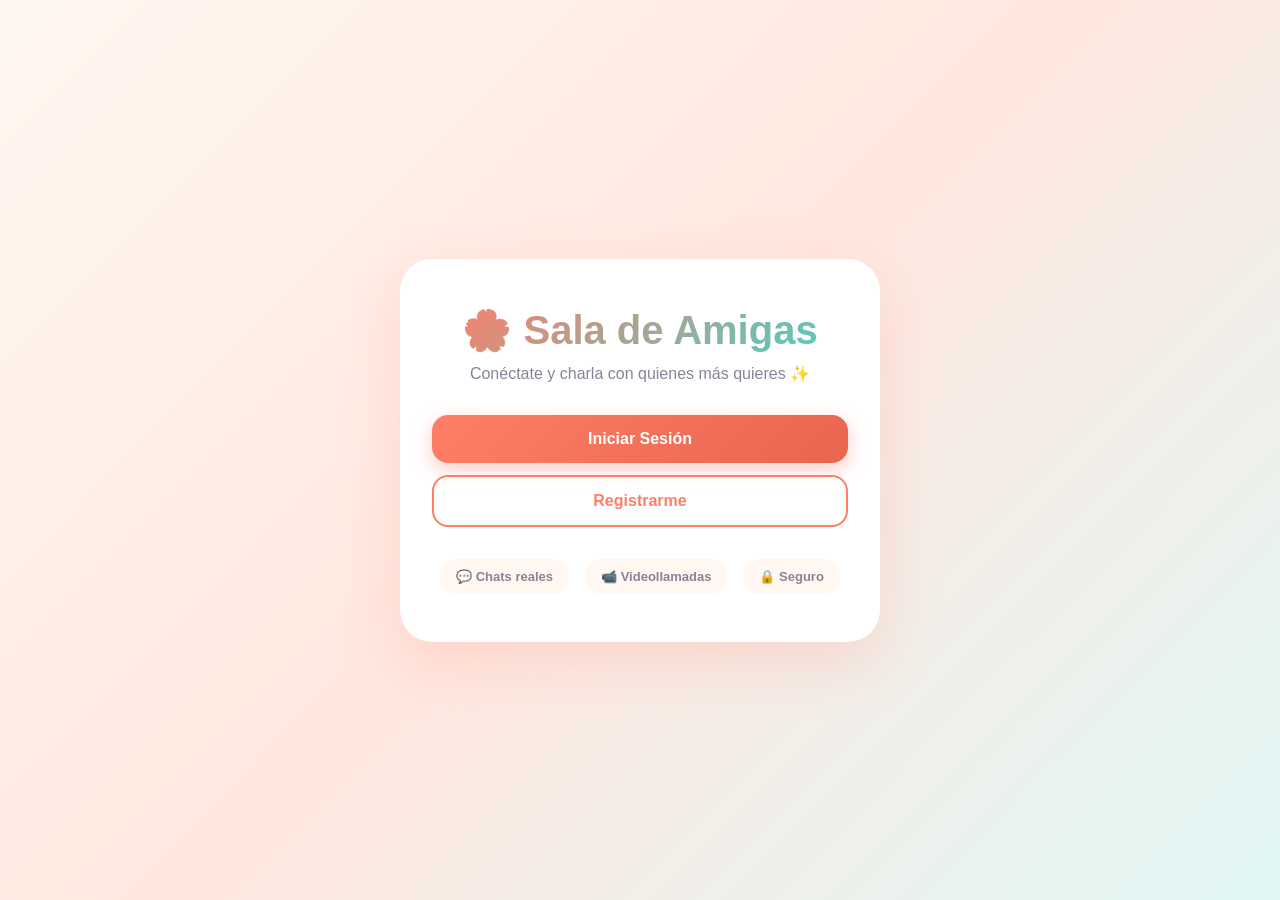
==== commit a095fb7a: "Add files via upload" ====
--- a/index.html
+++ b/index.html
@@ -5,55 +5,20 @@
   <meta name="viewport" content="width=device-width, initial-scale=1.0">
   <meta name="theme-color" content="#FF7E67">
   <link rel="manifest" href="manifest.json">
+  <link rel="icon" type="image/png" sizes="96x96" href="icono-96.png">
   <title>Sala de Amigas</title>
   <link rel="stylesheet" href="estilos.css">
-
-<!-- PWA → Botón de instalar -->
-<script>
-  let eventoInstalar;
-  const botonInstalar = {
-    mostrar: function() {
-      const boton = document.createElement('button');
-      boton.style.cssText = `
-        position: fixed; bottom: 20px; right: 20px; z-index: 9999;
-        padding: 12px 20px; background: #FF7E67; color: white; border: none;
-        border-radius: 50px; font-size: 14px; font-weight: 600; cursor: pointer;
-        box-shadow: 0 4px 12px rgba(255,126,103,0.3);
-      `;
-      boton.innerHTML = '📲 Instalar App';
-      boton.onclick = () => {
-        if (eventoInstalar) {
-          eventoInstalar.prompt();
-          eventoInstalar.userChoice.then(respuesta => {
-            if (respuesta.outcome === 'accepted') {
-              console.log('✅ App instalada');
-            }
-            eventoInstalar = null;
-          });
-        }
-      };
-      document.body.appendChild(boton);
-    }
-  };
-
-  window.addEventListener('beforeinstallprompt', e => {
-    e.preventDefault();
-    eventoInstalar = e;
-    botonInstalar.mostrar();
-  });
-</script>
-
 </head>
 <body class="pagina-inicio">
   <div class="contenedor-inicio">
     <h1 class="titulo-principal">🌸 Sala de Amigas</h1>
     <p class="subtitulo">Conéctate y charla con quienes más quieres ✨</p>
-    
+
     <div class="botones-inicio">
       <a href="login.html" class="boton-principal">Iniciar Sesión</a>
       <a href="login.html" class="boton-secundario">Registrarme</a>
     </div>
-    
+
     <div class="caracteristicas">
       <div class="item">💬 Chats reales</div>
       <div class="item">📹 Videollamadas</div>
@@ -61,12 +26,7 @@
     </div>
   </div>
 
-  <script>
-    if ('serviceWorker' in navigator) {
-      window.addEventListener('load', () => {
-        navigator.serviceWorker.register('service-worker.js');
-      });
-    }
-  </script>
+  <!-- app.js registra el service-worker y muestra el botón "Instalar App" en TODAS las páginas -->
+  <script src="app.js"></script>
 </body>
 </html>
--- a/estilos.css
+++ b/estilos.css
@@ -1,98 +1,521 @@
-:root {
-  --fondo: #FFF7F0;
-  --claro: #FFFFFF;
-  --primario: #FF7E67;
-  --primario-oscuro: #E86A50;
-  --secundario: #4ECDC4;
-  --texto: #3D3545;
-  --texto-claro: #888090;
-  --borde: #F0E6DD;
-  --sombra: 0 2px 8px rgba(0,0,0,0.06);
-}
-
-* { margin: 0; padding: 0; box-sizing: border-box; }
-html, body { width: 100%; min-height: 100%; font-family: 'Segoe UI', sans-serif; }
-body { background: var(--fondo); color: var(--texto); line-height: 1.5; }
-a { text-decoration: none; color: inherit; }
-button { border: none; cursor: pointer; font-family: inherit; }
-input { font-family: inherit; border: none; outline: none; }
-
-/* INICIO */
-.pagina-inicio { display: flex; align-items: center; justify-content: center; min-height: 100vh; padding: 20px; text-align: center; }
-.contenedor-inicio { max-width: 400px; width: 100%; }
-.titulo-principal { font-size: 2.5rem; color: var(--primario); margin-bottom: 10px; }
-.subtitulo { color: var(--texto-claro); margin-bottom: 40px; }
-.botones-inicio { display: flex; flex-direction: column; gap: 15px; margin-bottom: 50px; }
-.boton-principal, .boton-secundario { padding: 14px 24px; border-radius: 12px; font-size: 1rem; font-weight: 600; display: block; }
-.boton-principal { background: var(--primario); color: white; }
-.boton-principal:hover { background: var(--primario-oscuro); }
-.boton-secundario { background: white; color: var(--primario); border: 2px solid var(--primario); }
-.boton-secundario:hover { background: var(--primario); color: white; }
-.caracteristicas { display: flex; justify-content: center; flex-wrap: wrap; gap: 10px; }
-.item { background: white; padding: 10px 16px; border-radius: 10px; font-size: 0.9rem; }
-
-/* LOGIN */
-.pagina-login { position: relative; overflow-x: hidden; min-height: 100vh; padding: 20px; }
-.burbuja { position: fixed; border-radius: 50%; opacity: 0.15; z-index: 0; }
-.b1 { width: 180px; height: 180px; background: var(--primario); top: 5%; left: 5%; }
-.b2 { width: 120px; height: 120px; background: var(--secundario); bottom: 10%; right: 5%; }
-.b3 { width: 90px; height: 90px; background: #FFD166; top: 60%; left: 10%; }
-.contenedor-login { position: relative; z-index: 1; max-width: 850px; margin: 0 auto; background: white; border-radius: 20px; box-shadow: 0 10px 40px rgba(255,126,103,0.15); overflow: hidden; display: grid; grid-template-columns: 1fr 1fr; min-height: 550px; }
-.lado-izquierdo { background: linear-gradient(135deg, var(--primario), #FFB74D); padding: 40px 30px; color: white; display: flex; flex-direction: column; justify-content: center; }
-.lado-izquierdo h2 { font-size: 1.6rem; margin-bottom: 15px; }
-.lado-izquierdo p { margin-bottom: 25px; opacity: 0.95; }
-.beneficios p { margin-bottom: 8px; font-size: 0.95rem; }
-.enlace-inicio { margin-top: 30px; font-size: 0.9rem; opacity: 0.85; }
-.enlace-inicio a { text-decoration: underline; }
-.lado-derecho { padding: 35px 30px; }
-.pestañas { display: flex; background: var(--fondo); border-radius: 10px; padding: 4px; margin-bottom: 25px; }
-.pestaña { flex: 1; padding: 10px; background: transparent; border-radius: 8px; font-size: 0.95rem; font-weight: 600; color: var(--texto-claro); }
-.pestaña.activa { background: white; color: var(--primario); box-shadow: var(--sombra); }
-.formulario { display: none; }
-.formulario.visible { display: block; }
-.campo { margin-bottom: 15px; position: relative; }
-.campo label { display: block; font-size: 0.88rem; font-weight: 600; margin-bottom: 6px; }
-.campo input { width: 100%; padding: 12px 14px; border: 2px solid var(--borde); border-radius: 10px; font-size: 0.95rem; background: var(--fondo); }
-.campo input:focus { border-color: var(--primario); }
-.campo input.error { border-color: #E53935; }
-.error { font-size: 0.8rem; color: #E53935; margin-top: 4px; display: none; }
-.error.visible { display: block; }
-.ojito { position: absolute; right: 12px; top: 34px; background: none; font-size: 18px; }
-.boton { width: 100%; padding: 13px; background: var(--primario); color: white; border-radius: 10px; font-size: 1rem; font-weight: 600; margin-top: 8px; }
-.boton:hover { background: var(--primario-oscuro); }
-.exito { display: none; text-align: center; padding: 25px 10px; }
-.exito.visible { display: block; }
-.exito h3 { color: var(--secundario); margin-bottom: 8px; }
-
-/* SALA */
-.pagina-sala { min-height: 100vh; background: var(--fondo); }
-.barra-superior { background: white; padding: 12px 20px; display: flex; justify-content: space-between; align-items: center; box-shadow: var(--sombra); position: sticky; top: 0; z-index: 10; }
-.logo { font-family: cursive; font-size: 1.2rem; color: var(--primario); font-weight: bold; }
-.info-usuario { display: flex; align-items: center; gap: 12px; font-size: 0.9rem; }
-.boton-salir { padding: 6px 12px; border: 2px solid var(--primario); color: var(--primario); border-radius: 8px; font-size: 0.85rem; font-weight: 600; }
-.boton-salir:hover { background: var(--primario); color: white; }
-.contenido { max-width: 550px; margin: 0 auto; padding: 25px 20px; }
-.contenido h2 { font-size: 1.35rem; margin-bottom: 5px; }
-.descripcion { color: var(--texto-claro); font-size: 0.95rem; margin-bottom: 20px; }
-.buscador { margin-bottom: 20px; }
-.buscador input { width: 100%; padding: 11px 16px; border: 2px solid var(--borde); border-radius: 10px; font-size: 0.95rem; background: white; }
-.buscador input:focus { border-color: var(--primario); }
-.lista-personas { display: flex; flex-direction: column; gap: 8px; }
-.persona { background: white; padding: 14px 16px; border-radius: 12px; display: flex; align-items: center; gap: 12px; cursor: pointer; transition: transform 0.2s; border: 2px solid transparent; }
-.persona:hover { transform: translateY(-2px); border-color: var(--primario); }
-.avatar { width: 40px; height: 40px; border-radius: 50%; background: linear-gradient(135deg, #FFD166, var(--primario)); display: flex; align-items: center; justify-content: center; font-size: 1.2rem; position: relative; flex-shrink: 0; }
-.punto-estado { position: absolute; bottom: 0; right: 0; width: 12px; height: 12px; border-radius: 50%; border: 2px solid white; background: #ccc; }
-.punto-estado.en-linea { background: #4CAF50; }
-.info-persona { flex: 1; min-width: 0; }
-.nombre-persona { font-weight: 600; font-size: 0.95rem; white-space: nowrap; overflow: hidden; text-overflow: ellipsis; }
-.estado-persona { font-size: 0.8rem; color: var(--texto-claro); }
-
-/* CHAT */
-.pagina-chat { height: 100vh; display: flex; flex-direction: column; background: var(--fondo); }
-.barra-chat { background: white; padding: 10px 16px; display: flex; align-items: center; gap: 10px; box-shadow: var(--sombra); flex-shrink: 0; }
-.boton-volver { width: 36px; height: 36px; border-radius: 50%; background: var(--fondo); display: flex; align-items: center; justify-content: center; font-size: 16px; }
-.info-amiga { display: flex; align-items: center; gap: 10px; flex: 1; }
-.avatar-grande { width: 38px; height: 38px; border-radius: 50%; background: linear-gradient(135deg, #FFD166, var(--primario)); display: flex; align-items: center; justify-content: center; font-size: 1.2rem; flex-shrink: 0; }
-.info-amiga h3 { font-size: 0.95rem; }
-.estado { font-size: 0.8rem; color: #4CAF50; }
-.boton-llamada { width: 38px; height: 38px; border-radius: 50%; background: var(--secundario); color: white; display: flex; align-items: center; justify-content: center; font
+/* =====================================================
+   estilos.css · TODO EL DISEÑO de "Sala de Amigas"
+   (la ropa de la app: colores, tamaños, posiciones)
+   Versión multipantalla: móvil, tablet y escritorio.
+   ===================================================== */
+
+/* ===== 1. Caja de pinturas (colores con nombre) ===== */
+:root{
+  --fondo-claro:#FFF7F0; --fondo-oscuro:#1E1B2E;
+  --tarjeta-claro:#FFFFFF; --tarjeta-oscuro:#2A2640;
+  --texto-claro:#3D3550; --texto-oscuro:#F0ECFF;
+  --texto-suave-claro:#8A8299; --texto-suave-oscuro:#A8A2C0;
+  --principal:#FF7E67; --principal-oscuro:#E8654F;
+  --secundario:#4ECDC4; --acento:#FFD166;
+  --borde-claro:#F0E6DC; --borde-oscuro:#3D3858;
+  --error:#E63946; --ok:#2EC4B6; --peligro:#E63946;
+  --en-linea:#2EC4B6;
+}
+
+/* ===== 2. Reglas básicas de toda la página ===== */
+*{margin:0;padding:0;box-sizing:border-box}
+html,body{height:100%}
+body{
+  font-family:'Quicksand','Segoe UI',sans-serif;
+  background:var(--fondo-claro);
+  color:var(--texto-claro);
+  min-height:100vh;
+  transition:background .4s,color .4s;
+  -webkit-tap-highlight-color:transparent;
+}
+body.oscuro{background:var(--fondo-oscuro);color:var(--texto-oscuro)}
+
+/* Botón sol/luna (esquinita, modo oscuro) */
+.btn-tema{
+  position:fixed;top:14px;right:14px;z-index:200;
+  width:40px;height:40px;border-radius:50%;border:none;
+  background:var(--tarjeta-claro);cursor:pointer;font-size:18px;
+  box-shadow:0 4px 12px rgba(0,0,0,.12);transition:transform .2s;
+}
+body.oscuro .btn-tema{background:var(--tarjeta-oscuro)}
+.btn-tema:hover{transform:scale(1.1) rotate(15deg)}
+
+/* Botón flotante "Instalar App" (PWA) */
+.boton-instalar{
+  position:fixed;bottom:20px;right:20px;z-index:9999;
+  padding:12px 20px;background:var(--principal);color:#fff;border:none;
+  border-radius:50px;font-size:14px;font-weight:600;cursor:pointer;
+  box-shadow:0 4px 12px rgba(255,126,103,.4);
+  font-family:'Quicksand',sans-serif;
+  animation:aparecer .4s ease;
+}
+.boton-instalar:hover{transform:scale(1.05)}
+
+@keyframes aparecer{from{opacity:0;transform:translateY(8px)}to{opacity:1;transform:translateY(0)}}
+@keyframes latido{0%,100%{transform:scale(1)}50%{transform:scale(1.08)}}
+@keyframes flotar{0%,100%{transform:translateY(0) scale(1)}50%{transform:translateY(-25px) scale(1.05)}}
+@keyframes sonar{0%,100%{height:6px}50%{height:26px}}
+
+/* =====================================================
+   3. PÁGINA DE INICIO (index.html)
+   ===================================================== */
+.pagina-inicio{
+  min-height:100vh;display:flex;align-items:center;justify-content:center;
+  padding:20px;
+  background:linear-gradient(135deg,#FFF7F0 0%,#FFE8E0 50%,#E0F7F5 100%);
+}
+body.oscuro .pagina-inicio{background:linear-gradient(135deg,#1E1B2E,#2A2640)}
+.contenedor-inicio{
+  text-align:center;max-width:480px;width:100%;
+  background:var(--tarjeta-claro);border-radius:32px;
+  padding:48px 32px;box-shadow:0 20px 60px rgba(255,126,103,.2);
+  animation:aparecer .5s ease;
+}
+body.oscuro .contenedor-inicio{background:var(--tarjeta-oscuro)}
+.titulo-principal{
+  font-size:40px;margin-bottom:10px;
+  background:linear-gradient(135deg,var(--principal),var(--secundario));
+  -webkit-background-clip:text;background-clip:text;color:transparent;
+}
+.subtitulo{font-size:16px;color:var(--texto-suave-claro);margin-bottom:32px}
+body.oscuro .subtitulo{color:var(--texto-suave-oscuro)}
+.botones-inicio{display:flex;flex-direction:column;gap:12px;margin-bottom:32px}
+.boton-principal,.boton-secundario{
+  display:block;padding:15px;border-radius:16px;text-decoration:none;
+  font-weight:700;font-size:16px;transition:transform .2s,box-shadow .2s;
+  font-family:'Quicksand',sans-serif;
+}
+.boton-principal{
+  background:linear-gradient(135deg,var(--principal),var(--principal-oscuro));
+  color:#fff;box-shadow:0 6px 18px rgba(255,126,103,.4);
+}
+.boton-principal:hover{transform:translateY(-2px);box-shadow:0 10px 24px rgba(255,126,103,.5)}
+.boton-secundario{
+  background:transparent;color:var(--principal);
+  border:2px solid var(--principal);
+}
+.boton-secundario:hover{background:rgba(255,126,103,.1)}
+.caracteristicas{display:flex;justify-content:center;gap:16px;flex-wrap:wrap}
+.caracteristicas .item{
+  background:var(--fondo-claro);padding:10px 16px;border-radius:20px;
+  font-size:13px;font-weight:600;color:var(--texto-suave-claro);
+}
+body.oscuro .caracteristicas .item{background:var(--fondo-oscuro);color:var(--texto-suave-oscuro)}
+
+/* =====================================================
+   4. LOGIN / REGISTRO (login.html)
+   ===================================================== */
+.pagina-login{
+  min-height:100vh;display:flex;align-items:center;justify-content:center;
+  padding:20px;position:relative;overflow:hidden;
+}
+.burbuja{position:fixed;border-radius:50%;opacity:.35;pointer-events:none;animation:flotar 8s ease-in-out infinite;z-index:0}
+.b1{width:180px;height:180px;background:var(--principal);top:8%;left:6%}
+.b2{width:120px;height:120px;background:var(--secundario);bottom:12%;right:8%;animation-delay:2s}
+.b3{width:90px;height:90px;background:var(--acento);top:60%;left:12%;animation-delay:4s}
+
+.contenedor-login{
+  position:relative;z-index:1;width:100%;max-width:880px;
+  background:var(--tarjeta-claro);border-radius:28px;
+  box-shadow:0 20px 60px rgba(255,126,103,.18);
+  display:grid;grid-template-columns:1fr 1fr;overflow:hidden;
+  transition:background .4s;
+}
+body.oscuro .contenedor-login{background:var(--tarjeta-oscuro)}
+
+/* Lado izquierdo: bienvenida */
+.lado-izquierdo{
+  background:linear-gradient(135deg,var(--principal) 0%,var(--acento) 100%);
+  padding:48px 36px;display:flex;flex-direction:column;justify-content:center;color:#fff;
+}
+.lado-izquierdo h2{font-size:28px;margin-bottom:14px}
+.lado-izquierdo > p{font-size:15px;opacity:.95;line-height:1.6;margin-bottom:24px}
+.beneficios p{display:flex;align-items:center;gap:10px;font-size:14px;margin-bottom:12px;font-weight:600}
+.enlace-inicio{margin-top:24px}
+.enlace-inicio a{color:#fff;font-weight:700;text-decoration:none;font-size:14px;opacity:.9}
+.enlace-inicio a:hover{opacity:1;text-decoration:underline}
+
+/* Lado derecho: formularios */
+.lado-derecho{padding:40px 36px;position:relative}
+.pestañas{display:flex;background:var(--fondo-claro);border-radius:14px;padding:5px;margin-bottom:24px;transition:background .4s}
+body.oscuro .pestañas{background:var(--fondo-oscuro)}
+.pestaña{
+  flex:1;padding:11px;text-align:center;border:none;background:transparent;
+  font-family:'Quicksand',sans-serif;font-weight:600;font-size:14px;
+  color:var(--texto-suave-claro);border-radius:10px;cursor:pointer;transition:all .3s;
+}
+body.oscuro .pestaña{color:var(--texto-suave-oscuro)}
+.pestaña.activa{background:var(--principal);color:#fff;box-shadow:0 4px 12px rgba(255,126,103,.4)}
+
+.formulario{display:none}
+.formulario.visible{display:block;animation:aparecer .3s ease}
+.campo{margin-bottom:16px;position:relative}
+.campo label{display:block;font-size:13px;font-weight:600;margin-bottom:6px}
+.campo input{
+  width:100%;padding:13px 16px;border:2px solid var(--borde-claro);border-radius:12px;
+  font-family:'Quicksand',sans-serif;font-size:15px;background:var(--fondo-claro);
+  color:var(--texto-claro);transition:border-color .2s,box-shadow .2s;outline:none;
+}
+body.oscuro .campo input{background:var(--fondo-oscuro);border-color:var(--borde-oscuro);color:var(--texto-oscuro)}
+.campo input:focus{border-color:var(--principal);box-shadow:0 0 0 4px rgba(255,126,103,.15)}
+.campo input.error{border-color:var(--error)}
+.ojito{position:absolute;right:14px;top:36px;background:none;border:none;cursor:pointer;font-size:16px}
+.error{color:var(--error);font-size:12px;margin-top:5px;font-weight:600;display:none}
+.error.visible{display:block}
+.boton{
+  width:100%;padding:14px;
+  background:linear-gradient(135deg,var(--principal),var(--principal-oscuro));
+  color:#fff;border:none;border-radius:14px;font-family:'Quicksand',sans-serif;
+  font-size:16px;font-weight:700;cursor:pointer;transition:transform .2s,box-shadow .2s;
+  box-shadow:0 6px 18px rgba(255,126,103,.35);
+}
+.boton:hover{transform:translateY(-2px);box-shadow:0 10px 24px rgba(255,126,103,.45)}
+
+.exito{display:none;text-align:center;padding:30px 10px;animation:aparecer .3s ease}
+.exito.visible{display:block}
+.exito h3{font-size:22px;margin-bottom:8px}
+.exito p{font-size:14px;color:var(--texto-suave-claro)}
+body.oscuro .exito p{color:var(--texto-suave-oscuro)}
+
+/* =====================================================
+   5. SALA DE CONECTADAS (sala.html)
+   ===================================================== */
+.pagina-sala{min-height:100vh;display:flex;flex-direction:column}
+.barra-superior{
+  display:flex;align-items:center;justify-content:space-between;
+  padding:14px 24px;background:var(--tarjeta-claro);
+  box-shadow:0 2px 12px rgba(0,0,0,.06);position:sticky;top:0;z-index:10;
+  transition:background .4s;flex-wrap:wrap;gap:10px;
+}
+body.oscuro .barra-superior{background:var(--tarjeta-oscuro)}
+.barra-superior .logo{font-size:22px;font-weight:700;color:var(--principal)}
+.info-usuario{display:flex;align-items:center;gap:12px;font-weight:600;font-size:14px}
+.boton-salir{
+  padding:8px 16px;border:2px solid var(--borde-claro);background:transparent;
+  border-radius:12px;font-family:'Quicksand',sans-serif;font-weight:600;font-size:13px;
+  color:var(--texto-claro);cursor:pointer;text-decoration:none;transition:all .2s;
+}
+body.oscuro .boton-salir{border-color:var(--borde-oscuro);color:var(--texto-oscuro)}
+.boton-salir:hover{border-color:var(--peligro);color:var(--peligro)}
+
+.contenido{max-width:640px;margin:0 auto;padding:24px 20px 60px;width:100%}
+.contenido h2{font-size:24px;margin-bottom:6px}
+.descripcion{font-size:14px;color:var(--texto-suave-claro);margin-bottom:18px}
+body.oscuro .descripcion{color:var(--texto-suave-oscuro)}
+
+.buscador{
+  display:flex;align-items:center;background:var(--tarjeta-claro);
+  border:2px solid var(--borde-claro);border-radius:16px;padding:12px 16px;margin-bottom:16px;
+  transition:all .2s;
+}
+body.oscuro .buscador{background:var(--tarjeta-oscuro);border-color:var(--borde-oscuro)}
+.buscador:focus-within{border-color:var(--principal);box-shadow:0 0 0 4px rgba(255,126,103,.15)}
+.buscador input{
+  flex:1;border:none;background:transparent;outline:none;
+  font-family:'Quicksand',sans-serif;font-size:15px;color:var(--texto-claro);
+}
+body.oscuro .buscador input{color:var(--texto-oscuro)}
+
+.lista-personas{display:flex;flex-direction:column;gap:10px}
+.persona{
+  display:flex;align-items:center;gap:14px;background:var(--tarjeta-claro);
+  border:2px solid transparent;border-radius:18px;padding:14px 18px;cursor:pointer;
+  transition:all .25s;animation:aparecer .4s ease;
+}
+body.oscuro .persona{background:var(--tarjeta-oscuro)}
+.persona:hover{border-color:var(--principal);transform:translateX(6px);box-shadow:0 6px 18px rgba(255,126,103,.18)}
+.avatar{
+  width:46px;height:46px;border-radius:50%;flex-shrink:0;
+  background:linear-gradient(135deg,var(--acento),var(--principal));
+  display:flex;align-items:center;justify-content:center;font-size:24px;
+}
+.info-persona{flex:1;min-width:0}
+.nombre-persona{font-weight:700;font-size:16px;margin-bottom:3px}
+.estado-persona{font-size:13px;color:var(--en-linea);font-weight:600}
+
+/* =====================================================
+   6. CHAT (chat.html) — con panel de video integrado
+   ===================================================== */
+.pagina-chat{
+  height:100vh;display:flex;flex-direction:column;overflow:hidden;
+  position:relative;
+}
+.barra-chat{
+  display:flex;align-items:center;gap:12px;padding:12px 16px;
+  background:var(--tarjeta-claro);box-shadow:0 2px 12px rgba(0,0,0,.06);
+  transition:background .4s;flex-shrink:0;z-index:5;
+}
+body.oscuro .barra-chat{background:var(--tarjeta-oscuro)}
+.boton-volver{
+  width:38px;height:38px;border-radius:50%;border:none;flex-shrink:0;
+  background:var(--fondo-claro);font-size:18px;cursor:pointer;text-decoration:none;
+  display:flex;align-items:center;justify-content:center;color:var(--texto-claro);
+  transition:transform .2s;
+}
+body.oscuro .boton-volver{background:var(--fondo-oscuro);color:var(--texto-oscuro)}
+.boton-volver:hover{transform:translateX(-3px)}
+.info-amiga{display:flex;align-items:center;gap:12px;flex:1;min-width:0}
+.avatar-grande{
+  width:44px;height:44px;border-radius:50%;flex-shrink:0;
+  background:linear-gradient(135deg,var(--acento),var(--principal));
+  display:flex;align-items:center;justify-content:center;font-size:22px;
+}
+.info-amiga h3{font-size:16px;font-weight:700;white-space:nowrap;overflow:hidden;text-overflow:ellipsis}
+.info-amiga .estado{font-size:12px;color:var(--en-linea);font-weight:600}
+.boton-llamada{
+  width:42px;height:42px;border-radius:50%;border:none;flex-shrink:0;
+  background:var(--ok);color:#fff;font-size:18px;cursor:pointer;text-decoration:none;
+  display:flex;align-items:center;justify-content:center;
+  box-shadow:0 4px 12px rgba(46,196,182,.4);transition:transform .2s;
+}
+.boton-llamada:hover{transform:scale(1.1)}
+.boton-llamada.activo{background:var(--peligro);animation:latido 1.5s infinite}
+
+/* Área de mensajes (se hace más chica cuando el video está abierto) */
+.caja-mensajes{
+  flex:1;overflow-y:auto;padding:16px;
+  display:flex;flex-direction:column;gap:10px;
+  transition:padding-right .3s;
+}
+.mensaje{
+  max-width:75%;padding:10px 14px;border-radius:18px;font-size:14px;
+  line-height:1.4;animation:aparecer .3s ease;word-wrap:break-word;
+}
+.mensaje.enviado{
+  align-self:flex-end;color:#fff;
+  background:linear-gradient(135deg,var(--principal),var(--principal-oscuro));
+  border-bottom-right-radius:4px;
+}
+.mensaje.recibido{
+  align-self:flex-start;background:var(--tarjeta-claro);color:var(--texto-claro);
+  border-bottom-left-radius:4px;box-shadow:0 2px 8px rgba(0,0,0,.08);
+}
+body.oscuro .mensaje.recibido{background:var(--tarjeta-oscuro);color:var(--texto-oscuro)}
+.hora-mensaje{display:block;font-size:10px;opacity:.6;margin-top:4px;text-align:right}
+.escribiendo{
+  padding:0 16px 6px;font-size:12px;color:var(--texto-suave-claro);
+  font-style:italic;font-weight:600;flex-shrink:0;
+}
+body.oscuro .escribiendo{color:var(--texto-suave-oscuro)}
+
+.barra-escribir{
+  display:flex;gap:10px;padding:12px 16px;flex-shrink:0;
+  background:var(--tarjeta-claro);box-shadow:0 -2px 12px rgba(0,0,0,.06);
+  transition:background .4s;z-index:5;
+}
+body.oscuro .barra-escribir{background:var(--tarjeta-oscuro)}
+.barra-escribir input{
+  flex:1;padding:12px 16px;border:2px solid var(--borde-claro);border-radius:24px;
+  font-family:'Quicksand',sans-serif;font-size:14px;background:var(--fondo-claro);
+  color:var(--texto-claro);outline:none;transition:border-color .2s;min-width:0;
+}
+body.oscuro .barra-escribir input{background:var(--fondo-oscuro);border-color:var(--borde-oscuro);color:var(--texto-oscuro)}
+.barra-escribir input:focus{border-color:var(--principal)}
+.barra-escribir button{
+  width:46px;height:46px;border-radius:50%;border:none;flex-shrink:0;
+  background:linear-gradient(135deg,var(--principal),var(--principal-oscuro));
+  color:#fff;font-size:18px;cursor:pointer;box-shadow:0 4px 12px rgba(255,126,103,.4);
+  transition:transform .2s;
+}
+.barra-escribir button:hover{transform:scale(1.08)}
+
+/* ----- PANEL DE VIDEO DENTRO DEL CHAT (la novedad) ----- */
+/* Es una ventanita flotante: se ve tu cámara y la de la otra persona,
+   y abajo siguen funcionando los mensajes y el teclado. */
+.panel-video{
+  position:fixed;top:70px;right:16px;z-index:50;
+  width:260px;border-radius:20px;overflow:hidden;
+  background:#1E1B2E;color:#fff;
+  box-shadow:0 12px 40px rgba(0,0,0,.4);
+  animation:aparecer .35s ease;
+  display:none;flex-direction:column;
+}
+.panel-video.visible{display:flex}
+.panel-video.minimizado{width:64px;height:64px;border-radius:50%;top:auto;bottom:80px;right:16px}
+.panel-video.minimizado .video-cuerpo,.panel-video.minimizado .video-controles{display:none}
+
+.video-cuerpo{position:relative;aspect-ratio:4/3;background:#0d0b1a}
+.video-remoto-spot{
+  position:absolute;inset:0;display:flex;flex-direction:column;
+  align-items:center;justify-content:center;gap:8px;
+  background:linear-gradient(135deg,#2A2640,#1E1B2E);
+}
+.video-remoto-spot .avatar-remoto{
+  width:64px;height:64px;border-radius:50%;font-size:32px;
+  background:linear-gradient(135deg,var(--acento),var(--principal));
+  display:flex;align-items:center;justify-content:center;
+  animation:latido 1.6s infinite;
+}
+.video-remoto-spot .nombre-remoto{font-size:13px;font-weight:600;opacity:.9}
+.video-remoto-spot .nota-camara{font-size:10px;opacity:.6}
+.ondas{display:flex;gap:4px;align-items:flex-end;height:24px}
+.ondas span{width:4px;background:var(--ok);border-radius:2px;animation:sonar .6s ease-in-out infinite}
+.ondas span:nth-child(1){animation-delay:.1s}.ondas span:nth-child(2){animation-delay:.3s}
+.ondas span:nth-child(3){animation-delay:.5s}.ondas span:nth-child(4){animation-delay:.2s}
+.ondas span:nth-child(5){animation-delay:.4s}
+
+/* Tu cámara, en esquinitas del panel */
+.mi-camara-chica{
+  position:absolute;bottom:8px;right:8px;width:70px;height:94px;
+  border-radius:10px;overflow:hidden;background:#000;
+  border:2px solid rgba(255,255,255,.3);
+}
+.mi-camara-chica video{width:100%;height:100%;object-fit:cover;transform:scaleX(-1)}
+.mi-camara-chica .sin-camara-chica{
+  position:absolute;inset:0;display:flex;align-items:center;justify-content:center;
+  font-size:20px;background:linear-gradient(135deg,#3D3858,#2A2640);
+}
+
+.video-controles{
+  display:flex;justify-content:space-around;align-items:center;
+  padding:10px;background:rgba(0,0,0,.5);
+}
+.video-controles button{
+  width:38px;height:38px;border-radius:50%;border:none;cursor:pointer;
+  background:rgba(255,255,255,.15);color:#fff;font-size:16px;transition:all .2s;
+}
+.video-controles button:hover{transform:scale(1.1);background:rgba(255,255,255,.25)}
+.video-controles button.apagado{background:var(--peligro)}
+.video-controles .cerrar-video{background:var(--peligro)}
+
+/* =====================================================
+   7. VIDEOLLAMADA A PANTALLA COMPLETA (videollamada.html)
+   ===================================================== */
+.pagina-videollamada{
+  height:100vh;display:flex;flex-direction:column;background:#0d0b1a;
+  color:#fff;overflow:hidden;position:relative;
+}
+.caja-video-remota{
+  flex:1;position:relative;display:flex;flex-direction:column;
+  align-items:center;justify-content:center;gap:14px;
+  background:linear-gradient(135deg,#2A2640,#1E1B2E);
+  overflow:hidden;
+}
+.caja-video-remota .avatar-remoto{
+  width:140px;height:140px;border-radius:50%;font-size:70px;
+  background:linear-gradient(135deg,var(--acento),var(--principal));
+  display:flex;align-items:center;justify-content:center;
+  animation:latido 1.6s ease-in-out infinite;
+}
+.caja-video-remota .nombre-remoto{font-size:18px;font-weight:600}
+.tiempo{
+  position:absolute;top:20px;left:50%;transform:translateX(-50%);
+  background:rgba(0,0,0,.6);padding:6px 16px;border-radius:20px;
+  font-size:14px;font-weight:600;font-variant-numeric:tabular-nums;z-index:5;
+}
+.caja-video-propia{
+  position:absolute;bottom:110px;right:20px;
+  width:130px;height:175px;border-radius:16px;overflow:hidden;
+  background:#000;box-shadow:0 8px 24px rgba(0,0,0,.5);z-index:4;
+}
+.caja-video-propia video{width:100%;height:100%;object-fit:cover;transform:scaleX(-1)}
+.sin-camara{
+  position:absolute;inset:0;display:flex;align-items:center;justify-content:center;
+  flex-direction:column;font-size:13px;text-align:center;gap:6px;padding:8px;
+  background:linear-gradient(135deg,#3D3858,#2A2640);
+}
+.controles-llamada{
+  display:flex;justify-content:center;gap:24px;padding:22px;
+  background:rgba(0,0,0,.5);flex-shrink:0;z-index:5;
+}
+.control{
+  width:58px;height:58px;border-radius:50%;border:none;cursor:pointer;
+  background:rgba(255,255,255,.15);color:#fff;font-size:24px;
+  transition:all .2s;backdrop-filter:blur(4px);
+  display:flex;align-items:center;justify-content:center;text-decoration:none;
+}
+.control:hover{transform:scale(1.1);background:rgba(255,255,255,.25)}
+.control.apagado{background:var(--peligro)}
+.control.colgar{background:var(--peligro);transform:rotate(135deg)}
+.control.colgar:hover{transform:rotate(135deg) scale(1.1)}
+
+/* Mini chat dentro de la videollamada (para escribir sin salir) */
+.mini-chat{
+  position:absolute;left:16px;right:16px;bottom:110px;z-index:6;
+  max-height:40%;display:flex;flex-direction:column;
+  background:rgba(30,27,46,.92);border-radius:16px;overflow:hidden;
+  backdrop-filter:blur(8px);box-shadow:0 8px 30px rgba(0,0,0,.5);
+  transform:translateY(calc(100% - 48px));transition:transform .3s ease;
+}
+.mini-chat.abierto{transform:translateY(0)}
+.mini-chat-cabecera{
+  display:flex;align-items:center;justify-content:space-between;
+  padding:12px 16px;cursor:pointer;font-weight:600;font-size:14px;flex-shrink:0;
+}
+.mini-mensajes{
+  flex:1;overflow-y:auto;padding:10px 14px;display:flex;flex-direction:column;gap:6px;
+  min-height:0;
+}
+.mini-mensaje{max-width:80%;padding:6px 10px;border-radius:12px;font-size:12px;line-height:1.3;word-wrap:break-word}
+.mini-mensaje.enviado{align-self:flex-end;background:var(--principal);color:#fff;border-bottom-right-radius:3px}
+.mini-mensaje.recibido{align-self:flex-start;background:rgba(255,255,255,.15);color:#fff;border-bottom-left-radius:3px}
+.mini-barra{display:flex;gap:8px;padding:10px 12px;flex-shrink:0;border-top:1px solid rgba(255,255,255,.1)}
+.mini-barra input{
+  flex:1;padding:9px 14px;border-radius:20px;border:none;outline:none;
+  background:rgba(255,255,255,.12);color:#fff;font-family:'Quicksand',sans-serif;font-size:13px;min-width:0;
+}
+.mini-barra input::placeholder{color:rgba(255,255,255,.5)}
+.mini-barra button{
+  width:38px;height:38px;border-radius:50%;border:none;cursor:pointer;
+  background:var(--principal);color:#fff;font-size:15px;flex-shrink:0;
+}
+
+/* =====================================================
+   8. MULTIPANTALLA — se adapta a cada tamaño
+   ===================================================== */
+
+/* --- Tablet y escritorio chico (hasta 900px) --- */
+@media(max-width:900px){
+  .contenedor-login{grid-template-columns:1fr;max-width:460px}
+  .lado-izquierdo{padding:32px 28px}
+  .lado-izquierdo h2{font-size:22px}
+  .beneficios{display:none}
+  .lado-derecho{padding:32px 26px}
+}
+
+/* --- Móvil (hasta 600px) --- */
+@media(max-width:600px){
+  .titulo-principal{font-size:32px}
+  .contenedor-inicio{padding:36px 24px}
+  .barra-superior{padding:12px 16px}
+  .contenido{padding:18px 14px 40px}
+  .persona{padding:12px 14px}
+  .mensaje{max-width:85%}
+
+  /* El panel de video pasa a ser una franja arriba del chat */
+  .panel-video{
+    top:64px;left:12px;right:12px;width:auto;
+    border-radius:16px;
+  }
+  .panel-video .video-cuerpo{aspect-ratio:16/9}
+  .caja-mensajes{padding-top:10px}
+
+  /* En videollamada, tu cámara más chica y el mini-chat ocupa más */
+  .caja-video-propia{width:90px;height:120px;bottom:100px;right:12px}
+  .mini-chat{left:10px;right:10px;bottom:100px}
+  .controles-llamada{gap:18px;padding:18px}
+  .control{width:52px;height:52px;font-size:20px}
+}
+
+/* --- Móvil muy angosto (hasta 380px) --- */
+@media(max-width:380px){
+  .info-amiga h3{font-size:14px}
+  .barra-escribir{padding:10px 12px;gap:8px}
+  .barra-escribir button{width:42px;height:42px}
+}
+
+/* --- Apaisado (landscape) en móvil: aprovechar el ancho --- */
+@media(max-height:500px) and (orientation:landscape){
+  .panel-video{
+    top:60px;right:12px;width:200px;
+  }
+  .caja-video-propia{width:100px;height:130px;bottom:90px}
+  .controles-llamada{padding:14px;gap:16px}
+  .control{width:46px;height:46px;font-size:18px}
+}
+
+/* --- Escritorio grande (más de 1200px): chat con video de lado --- */
+@media(min-width:1200px){
+  .pagina-chat.con-video .caja-mensajes{padding-right:290px}
+  .pagina-chat.con-video .barra-escribir{padding-right:290px}
+}
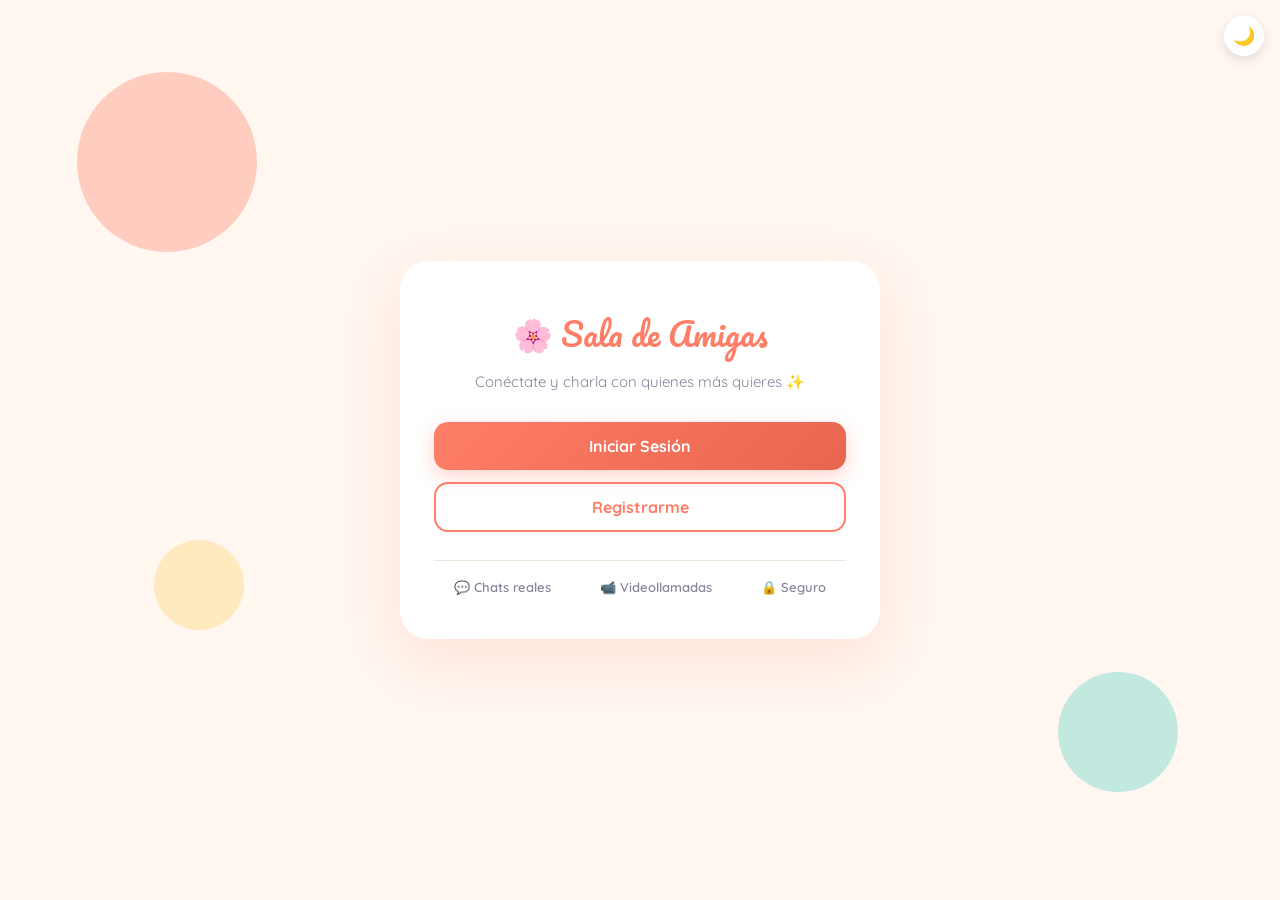
==== commit 95bd2582: "Add files via upload" ====
--- a/index.html
+++ b/index.html
@@ -2,23 +2,37 @@
 <html lang="es">
 <head>
   <meta charset="UTF-8">
-  <meta name="viewport" content="width=device-width, initial-scale=1.0">
+  <meta name="viewport" content="width=device-width, initial-scale=1.0, viewport-fit=cover">
   <meta name="theme-color" content="#FF7E67">
+  <meta name="apple-mobile-web-app-capable" content="yes">
+  <meta name="mobile-web-app-capable" content="yes">
+  <meta name="apple-mobile-web-app-status-bar-style" content="default">
+  <meta name="apple-mobile-web-app-title" content="SalaAmigas">
+  <link rel="apple-touch-icon" href="icono-192.png">
+  <link rel="icon" type="image/png" href="icono-192.png">
   <link rel="manifest" href="manifest.json">
-  <link rel="icon" type="image/png" sizes="96x96" href="icono-96.png">
+  <link rel="preconnect" href="https://fonts.googleapis.com">
+  <link rel="preconnect" href="https://fonts.gstatic.com" crossorigin>
+  <link href="https://fonts.googleapis.com/css2?family=Pacifico&family=Quicksand:wght@500;600;700&display=swap" rel="stylesheet">
   <title>Sala de Amigas</title>
   <link rel="stylesheet" href="estilos.css">
 </head>
 <body class="pagina-inicio">
+  <button type="button" class="btn-tema" id="btnTema" aria-label="Cambiar tema">🌙</button>
+
+  <div class="burbuja b1"></div>
+  <div class="burbuja b2"></div>
+  <div class="burbuja b3"></div>
+
   <div class="contenedor-inicio">
-    <h1 class="titulo-principal">🌸 Sala de Amigas</h1>
+    <h1 class="titulo-principal logo">🌸 Sala de Amigas</h1>
     <p class="subtitulo">Conéctate y charla con quienes más quieres ✨</p>
-
+    
     <div class="botones-inicio">
       <a href="login.html" class="boton-principal">Iniciar Sesión</a>
-      <a href="login.html" class="boton-secundario">Registrarme</a>
+      <a href="login.html?modo=registro" class="boton-secundario">Registrarme</a>
     </div>
-
+    
     <div class="caracteristicas">
       <div class="item">💬 Chats reales</div>
       <div class="item">📹 Videollamadas</div>
@@ -26,7 +40,60 @@
     </div>
   </div>
 
-  <!-- app.js registra el service-worker y muestra el botón "Instalar App" en TODAS las páginas -->
+  <!-- Guía visual para instalar en Apple iPhone / iPad -->
+  <div id="guiaApple" class="guia-apple">
+    <div class="guia-apple-contenido">
+      <h3>📲 Instalar en iPhone / iPad</h3>
+      <p>1. Toca el botón <strong>Compartir</strong> (cuadro con flecha ⬆️) en Safari.</p>
+      <p>2. Selecciona <strong>"Agregar a pantalla de inicio"</strong>.</p>
+      <p>3. Toca <strong>"Agregar"</strong> arriba a la derecha.</p>
+      <button type="button" id="btnCerrarGuiaApple" class="boton-principal">Entendido</button>
+    </div>
+  </div>
+
   <script src="app.js"></script>
+  <script>
+    let eventoInstalar = null;
+
+    function crearBotonInstalar(texto, alHacerClic) {
+      if (document.getElementById('btnInstalarPWA')) return;
+      const boton = document.createElement('button');
+      boton.id = 'btnInstalarPWA';
+      boton.className = 'btn-instalar-pwa';
+      boton.textContent = texto;
+      boton.onclick = () => alHacerClic(boton);
+      document.body.appendChild(boton);
+    }
+
+    window.addEventListener('beforeinstallprompt', e => {
+      e.preventDefault();
+      eventoInstalar = e;
+      crearBotonInstalar('📲 Instalar App', boton => {
+        if (!eventoInstalar) return;
+        eventoInstalar.prompt();
+        eventoInstalar.userChoice.then(respuesta => {
+          if (respuesta.outcome === 'accepted') boton.remove();
+          eventoInstalar = null;
+        });
+      });
+    });
+
+    const esApple = /iphone|ipad|ipod/i.test(navigator.userAgent);
+    const yaInstalada = window.navigator.standalone === true ||
+                        window.matchMedia('(display-mode: standalone)').matches;
+
+    if (esApple && !yaInstalada) {
+      const guia = document.getElementById('guiaApple');
+      const btnCerrar = document.getElementById('btnCerrarGuiaApple');
+      window.addEventListener('load', () => {
+        crearBotonInstalar('📲 Instalar en Apple', () => {
+          if (guia) guia.classList.add('visible');
+        });
+      });
+      if (btnCerrar && guia) {
+        btnCerrar.addEventListener('click', () => guia.classList.remove('visible'));
+      }
+    }
+  </script>
 </body>
-</html>
+</html>
--- a/estilos.css
+++ b/estilos.css
@@ -1,521 +1,1287 @@
 /* =====================================================
-   estilos.css · TODO EL DISEÑO de "Sala de Amigas"
-   (la ropa de la app: colores, tamaños, posiciones)
-   Versión multipantalla: móvil, tablet y escritorio.
+   estilos.css · Mantiene la UI/UX y paleta original
+   Adaptado a celular, tablet, iOS, Android y PC
    ===================================================== */
 
-/* ===== 1. Caja de pinturas (colores con nombre) ===== */
-:root{
-  --fondo-claro:#FFF7F0; --fondo-oscuro:#1E1B2E;
-  --tarjeta-claro:#FFFFFF; --tarjeta-oscuro:#2A2640;
-  --texto-claro:#3D3550; --texto-oscuro:#F0ECFF;
-  --texto-suave-claro:#8A8299; --texto-suave-oscuro:#A8A2C0;
-  --principal:#FF7E67; --principal-oscuro:#E8654F;
-  --secundario:#4ECDC4; --acento:#FFD166;
-  --borde-claro:#F0E6DC; --borde-oscuro:#3D3858;
-  --error:#E63946; --ok:#2EC4B6; --peligro:#E63946;
-  --en-linea:#2EC4B6;
-}
-
-/* ===== 2. Reglas básicas de toda la página ===== */
-*{margin:0;padding:0;box-sizing:border-box}
-html,body{height:100%}
-body{
-  font-family:'Quicksand','Segoe UI',sans-serif;
-  background:var(--fondo-claro);
-  color:var(--texto-claro);
-  min-height:100vh;
-  transition:background .4s,color .4s;
-  -webkit-tap-highlight-color:transparent;
-}
-body.oscuro{background:var(--fondo-oscuro);color:var(--texto-oscuro)}
-
-/* Botón sol/luna (esquinita, modo oscuro) */
-.btn-tema{
-  position:fixed;top:14px;right:14px;z-index:200;
-  width:40px;height:40px;border-radius:50%;border:none;
-  background:var(--tarjeta-claro);cursor:pointer;font-size:18px;
-  box-shadow:0 4px 12px rgba(0,0,0,.12);transition:transform .2s;
-}
-body.oscuro .btn-tema{background:var(--tarjeta-oscuro)}
-.btn-tema:hover{transform:scale(1.1) rotate(15deg)}
-
-/* Botón flotante "Instalar App" (PWA) */
-.boton-instalar{
-  position:fixed;bottom:20px;right:20px;z-index:9999;
-  padding:12px 20px;background:var(--principal);color:#fff;border:none;
-  border-radius:50px;font-size:14px;font-weight:600;cursor:pointer;
-  box-shadow:0 4px 12px rgba(255,126,103,.4);
-  font-family:'Quicksand',sans-serif;
-  animation:aparecer .4s ease;
-}
-.boton-instalar:hover{transform:scale(1.05)}
-
-@keyframes aparecer{from{opacity:0;transform:translateY(8px)}to{opacity:1;transform:translateY(0)}}
-@keyframes latido{0%,100%{transform:scale(1)}50%{transform:scale(1.08)}}
-@keyframes flotar{0%,100%{transform:translateY(0) scale(1)}50%{transform:translateY(-25px) scale(1.05)}}
-@keyframes sonar{0%,100%{height:6px}50%{height:26px}}
-
-/* =====================================================
-   3. PÁGINA DE INICIO (index.html)
-   ===================================================== */
-.pagina-inicio{
-  min-height:100vh;display:flex;align-items:center;justify-content:center;
-  padding:20px;
-  background:linear-gradient(135deg,#FFF7F0 0%,#FFE8E0 50%,#E0F7F5 100%);
-}
-body.oscuro .pagina-inicio{background:linear-gradient(135deg,#1E1B2E,#2A2640)}
-.contenedor-inicio{
-  text-align:center;max-width:480px;width:100%;
-  background:var(--tarjeta-claro);border-radius:32px;
-  padding:48px 32px;box-shadow:0 20px 60px rgba(255,126,103,.2);
-  animation:aparecer .5s ease;
-}
-body.oscuro .contenedor-inicio{background:var(--tarjeta-oscuro)}
-.titulo-principal{
-  font-size:40px;margin-bottom:10px;
-  background:linear-gradient(135deg,var(--principal),var(--secundario));
-  -webkit-background-clip:text;background-clip:text;color:transparent;
-}
-.subtitulo{font-size:16px;color:var(--texto-suave-claro);margin-bottom:32px}
-body.oscuro .subtitulo{color:var(--texto-suave-oscuro)}
-.botones-inicio{display:flex;flex-direction:column;gap:12px;margin-bottom:32px}
-.boton-principal,.boton-secundario{
-  display:block;padding:15px;border-radius:16px;text-decoration:none;
-  font-weight:700;font-size:16px;transition:transform .2s,box-shadow .2s;
-  font-family:'Quicksand',sans-serif;
-}
-.boton-principal{
-  background:linear-gradient(135deg,var(--principal),var(--principal-oscuro));
-  color:#fff;box-shadow:0 6px 18px rgba(255,126,103,.4);
-}
-.boton-principal:hover{transform:translateY(-2px);box-shadow:0 10px 24px rgba(255,126,103,.5)}
-.boton-secundario{
-  background:transparent;color:var(--principal);
-  border:2px solid var(--principal);
-}
-.boton-secundario:hover{background:rgba(255,126,103,.1)}
-.caracteristicas{display:flex;justify-content:center;gap:16px;flex-wrap:wrap}
-.caracteristicas .item{
-  background:var(--fondo-claro);padding:10px 16px;border-radius:20px;
-  font-size:13px;font-weight:600;color:var(--texto-suave-claro);
-}
-body.oscuro .caracteristicas .item{background:var(--fondo-oscuro);color:var(--texto-suave-oscuro)}
-
-/* =====================================================
-   4. LOGIN / REGISTRO (login.html)
-   ===================================================== */
-.pagina-login{
-  min-height:100vh;display:flex;align-items:center;justify-content:center;
-  padding:20px;position:relative;overflow:hidden;
-}
-.burbuja{position:fixed;border-radius:50%;opacity:.35;pointer-events:none;animation:flotar 8s ease-in-out infinite;z-index:0}
-.b1{width:180px;height:180px;background:var(--principal);top:8%;left:6%}
-.b2{width:120px;height:120px;background:var(--secundario);bottom:12%;right:8%;animation-delay:2s}
-.b3{width:90px;height:90px;background:var(--acento);top:60%;left:12%;animation-delay:4s}
-
-.contenedor-login{
-  position:relative;z-index:1;width:100%;max-width:880px;
-  background:var(--tarjeta-claro);border-radius:28px;
-  box-shadow:0 20px 60px rgba(255,126,103,.18);
-  display:grid;grid-template-columns:1fr 1fr;overflow:hidden;
-  transition:background .4s;
-}
-body.oscuro .contenedor-login{background:var(--tarjeta-oscuro)}
-
-/* Lado izquierdo: bienvenida */
-.lado-izquierdo{
-  background:linear-gradient(135deg,var(--principal) 0%,var(--acento) 100%);
-  padding:48px 36px;display:flex;flex-direction:column;justify-content:center;color:#fff;
-}
-.lado-izquierdo h2{font-size:28px;margin-bottom:14px}
-.lado-izquierdo > p{font-size:15px;opacity:.95;line-height:1.6;margin-bottom:24px}
-.beneficios p{display:flex;align-items:center;gap:10px;font-size:14px;margin-bottom:12px;font-weight:600}
-.enlace-inicio{margin-top:24px}
-.enlace-inicio a{color:#fff;font-weight:700;text-decoration:none;font-size:14px;opacity:.9}
-.enlace-inicio a:hover{opacity:1;text-decoration:underline}
-
-/* Lado derecho: formularios */
-.lado-derecho{padding:40px 36px;position:relative}
-.pestañas{display:flex;background:var(--fondo-claro);border-radius:14px;padding:5px;margin-bottom:24px;transition:background .4s}
-body.oscuro .pestañas{background:var(--fondo-oscuro)}
-.pestaña{
-  flex:1;padding:11px;text-align:center;border:none;background:transparent;
-  font-family:'Quicksand',sans-serif;font-weight:600;font-size:14px;
-  color:var(--texto-suave-claro);border-radius:10px;cursor:pointer;transition:all .3s;
-}
-body.oscuro .pestaña{color:var(--texto-suave-oscuro)}
-.pestaña.activa{background:var(--principal);color:#fff;box-shadow:0 4px 12px rgba(255,126,103,.4)}
-
-.formulario{display:none}
-.formulario.visible{display:block;animation:aparecer .3s ease}
-.campo{margin-bottom:16px;position:relative}
-.campo label{display:block;font-size:13px;font-weight:600;margin-bottom:6px}
-.campo input{
-  width:100%;padding:13px 16px;border:2px solid var(--borde-claro);border-radius:12px;
-  font-family:'Quicksand',sans-serif;font-size:15px;background:var(--fondo-claro);
-  color:var(--texto-claro);transition:border-color .2s,box-shadow .2s;outline:none;
-}
-body.oscuro .campo input{background:var(--fondo-oscuro);border-color:var(--borde-oscuro);color:var(--texto-oscuro)}
-.campo input:focus{border-color:var(--principal);box-shadow:0 0 0 4px rgba(255,126,103,.15)}
-.campo input.error{border-color:var(--error)}
-.ojito{position:absolute;right:14px;top:36px;background:none;border:none;cursor:pointer;font-size:16px}
-.error{color:var(--error);font-size:12px;margin-top:5px;font-weight:600;display:none}
-.error.visible{display:block}
-.boton{
-  width:100%;padding:14px;
-  background:linear-gradient(135deg,var(--principal),var(--principal-oscuro));
-  color:#fff;border:none;border-radius:14px;font-family:'Quicksand',sans-serif;
-  font-size:16px;font-weight:700;cursor:pointer;transition:transform .2s,box-shadow .2s;
-  box-shadow:0 6px 18px rgba(255,126,103,.35);
-}
-.boton:hover{transform:translateY(-2px);box-shadow:0 10px 24px rgba(255,126,103,.45)}
-
-.exito{display:none;text-align:center;padding:30px 10px;animation:aparecer .3s ease}
-.exito.visible{display:block}
-.exito h3{font-size:22px;margin-bottom:8px}
-.exito p{font-size:14px;color:var(--texto-suave-claro)}
-body.oscuro .exito p{color:var(--texto-suave-oscuro)}
-
-/* =====================================================
-   5. SALA DE CONECTADAS (sala.html)
-   ===================================================== */
-.pagina-sala{min-height:100vh;display:flex;flex-direction:column}
-.barra-superior{
-  display:flex;align-items:center;justify-content:space-between;
-  padding:14px 24px;background:var(--tarjeta-claro);
-  box-shadow:0 2px 12px rgba(0,0,0,.06);position:sticky;top:0;z-index:10;
-  transition:background .4s;flex-wrap:wrap;gap:10px;
-}
-body.oscuro .barra-superior{background:var(--tarjeta-oscuro)}
-.barra-superior .logo{font-size:22px;font-weight:700;color:var(--principal)}
-.info-usuario{display:flex;align-items:center;gap:12px;font-weight:600;font-size:14px}
-.boton-salir{
-  padding:8px 16px;border:2px solid var(--borde-claro);background:transparent;
-  border-radius:12px;font-family:'Quicksand',sans-serif;font-weight:600;font-size:13px;
-  color:var(--texto-claro);cursor:pointer;text-decoration:none;transition:all .2s;
-}
-body.oscuro .boton-salir{border-color:var(--borde-oscuro);color:var(--texto-oscuro)}
-.boton-salir:hover{border-color:var(--peligro);color:var(--peligro)}
-
-.contenido{max-width:640px;margin:0 auto;padding:24px 20px 60px;width:100%}
-.contenido h2{font-size:24px;margin-bottom:6px}
-.descripcion{font-size:14px;color:var(--texto-suave-claro);margin-bottom:18px}
-body.oscuro .descripcion{color:var(--texto-suave-oscuro)}
-
-.buscador{
-  display:flex;align-items:center;background:var(--tarjeta-claro);
-  border:2px solid var(--borde-claro);border-radius:16px;padding:12px 16px;margin-bottom:16px;
-  transition:all .2s;
-}
-body.oscuro .buscador{background:var(--tarjeta-oscuro);border-color:var(--borde-oscuro)}
-.buscador:focus-within{border-color:var(--principal);box-shadow:0 0 0 4px rgba(255,126,103,.15)}
-.buscador input{
-  flex:1;border:none;background:transparent;outline:none;
-  font-family:'Quicksand',sans-serif;font-size:15px;color:var(--texto-claro);
-}
-body.oscuro .buscador input{color:var(--texto-oscuro)}
-
-.lista-personas{display:flex;flex-direction:column;gap:10px}
-.persona{
-  display:flex;align-items:center;gap:14px;background:var(--tarjeta-claro);
-  border:2px solid transparent;border-radius:18px;padding:14px 18px;cursor:pointer;
-  transition:all .25s;animation:aparecer .4s ease;
-}
-body.oscuro .persona{background:var(--tarjeta-oscuro)}
-.persona:hover{border-color:var(--principal);transform:translateX(6px);box-shadow:0 6px 18px rgba(255,126,103,.18)}
-.avatar{
-  width:46px;height:46px;border-radius:50%;flex-shrink:0;
-  background:linear-gradient(135deg,var(--acento),var(--principal));
-  display:flex;align-items:center;justify-content:center;font-size:24px;
-}
-.info-persona{flex:1;min-width:0}
-.nombre-persona{font-weight:700;font-size:16px;margin-bottom:3px}
-.estado-persona{font-size:13px;color:var(--en-linea);font-weight:600}
-
-/* =====================================================
-   6. CHAT (chat.html) — con panel de video integrado
-   ===================================================== */
-.pagina-chat{
-  height:100vh;display:flex;flex-direction:column;overflow:hidden;
-  position:relative;
-}
-.barra-chat{
-  display:flex;align-items:center;gap:12px;padding:12px 16px;
-  background:var(--tarjeta-claro);box-shadow:0 2px 12px rgba(0,0,0,.06);
-  transition:background .4s;flex-shrink:0;z-index:5;
-}
-body.oscuro .barra-chat{background:var(--tarjeta-oscuro)}
-.boton-volver{
-  width:38px;height:38px;border-radius:50%;border:none;flex-shrink:0;
-  background:var(--fondo-claro);font-size:18px;cursor:pointer;text-decoration:none;
-  display:flex;align-items:center;justify-content:center;color:var(--texto-claro);
-  transition:transform .2s;
-}
-body.oscuro .boton-volver{background:var(--fondo-oscuro);color:var(--texto-oscuro)}
-.boton-volver:hover{transform:translateX(-3px)}
-.info-amiga{display:flex;align-items:center;gap:12px;flex:1;min-width:0}
-.avatar-grande{
-  width:44px;height:44px;border-radius:50%;flex-shrink:0;
-  background:linear-gradient(135deg,var(--acento),var(--principal));
-  display:flex;align-items:center;justify-content:center;font-size:22px;
-}
-.info-amiga h3{font-size:16px;font-weight:700;white-space:nowrap;overflow:hidden;text-overflow:ellipsis}
-.info-amiga .estado{font-size:12px;color:var(--en-linea);font-weight:600}
-.boton-llamada{
-  width:42px;height:42px;border-radius:50%;border:none;flex-shrink:0;
-  background:var(--ok);color:#fff;font-size:18px;cursor:pointer;text-decoration:none;
-  display:flex;align-items:center;justify-content:center;
-  box-shadow:0 4px 12px rgba(46,196,182,.4);transition:transform .2s;
-}
-.boton-llamada:hover{transform:scale(1.1)}
-.boton-llamada.activo{background:var(--peligro);animation:latido 1.5s infinite}
-
-/* Área de mensajes (se hace más chica cuando el video está abierto) */
-.caja-mensajes{
-  flex:1;overflow-y:auto;padding:16px;
-  display:flex;flex-direction:column;gap:10px;
-  transition:padding-right .3s;
-}
-.mensaje{
-  max-width:75%;padding:10px 14px;border-radius:18px;font-size:14px;
-  line-height:1.4;animation:aparecer .3s ease;word-wrap:break-word;
-}
-.mensaje.enviado{
-  align-self:flex-end;color:#fff;
-  background:linear-gradient(135deg,var(--principal),var(--principal-oscuro));
-  border-bottom-right-radius:4px;
-}
-.mensaje.recibido{
-  align-self:flex-start;background:var(--tarjeta-claro);color:var(--texto-claro);
-  border-bottom-left-radius:4px;box-shadow:0 2px 8px rgba(0,0,0,.08);
-}
-body.oscuro .mensaje.recibido{background:var(--tarjeta-oscuro);color:var(--texto-oscuro)}
-.hora-mensaje{display:block;font-size:10px;opacity:.6;margin-top:4px;text-align:right}
-.escribiendo{
-  padding:0 16px 6px;font-size:12px;color:var(--texto-suave-claro);
-  font-style:italic;font-weight:600;flex-shrink:0;
-}
-body.oscuro .escribiendo{color:var(--texto-suave-oscuro)}
-
-.barra-escribir{
-  display:flex;gap:10px;padding:12px 16px;flex-shrink:0;
-  background:var(--tarjeta-claro);box-shadow:0 -2px 12px rgba(0,0,0,.06);
-  transition:background .4s;z-index:5;
-}
-body.oscuro .barra-escribir{background:var(--tarjeta-oscuro)}
-.barra-escribir input{
-  flex:1;padding:12px 16px;border:2px solid var(--borde-claro);border-radius:24px;
-  font-family:'Quicksand',sans-serif;font-size:14px;background:var(--fondo-claro);
-  color:var(--texto-claro);outline:none;transition:border-color .2s;min-width:0;
-}
-body.oscuro .barra-escribir input{background:var(--fondo-oscuro);border-color:var(--borde-oscuro);color:var(--texto-oscuro)}
-.barra-escribir input:focus{border-color:var(--principal)}
-.barra-escribir button{
-  width:46px;height:46px;border-radius:50%;border:none;flex-shrink:0;
-  background:linear-gradient(135deg,var(--principal),var(--principal-oscuro));
-  color:#fff;font-size:18px;cursor:pointer;box-shadow:0 4px 12px rgba(255,126,103,.4);
-  transition:transform .2s;
-}
-.barra-escribir button:hover{transform:scale(1.08)}
-
-/* ----- PANEL DE VIDEO DENTRO DEL CHAT (la novedad) ----- */
-/* Es una ventanita flotante: se ve tu cámara y la de la otra persona,
-   y abajo siguen funcionando los mensajes y el teclado. */
-.panel-video{
-  position:fixed;top:70px;right:16px;z-index:50;
-  width:260px;border-radius:20px;overflow:hidden;
-  background:#1E1B2E;color:#fff;
-  box-shadow:0 12px 40px rgba(0,0,0,.4);
-  animation:aparecer .35s ease;
-  display:none;flex-direction:column;
-}
-.panel-video.visible{display:flex}
-.panel-video.minimizado{width:64px;height:64px;border-radius:50%;top:auto;bottom:80px;right:16px}
-.panel-video.minimizado .video-cuerpo,.panel-video.minimizado .video-controles{display:none}
-
-.video-cuerpo{position:relative;aspect-ratio:4/3;background:#0d0b1a}
-.video-remoto-spot{
-  position:absolute;inset:0;display:flex;flex-direction:column;
-  align-items:center;justify-content:center;gap:8px;
-  background:linear-gradient(135deg,#2A2640,#1E1B2E);
-}
-.video-remoto-spot .avatar-remoto{
-  width:64px;height:64px;border-radius:50%;font-size:32px;
-  background:linear-gradient(135deg,var(--acento),var(--principal));
-  display:flex;align-items:center;justify-content:center;
-  animation:latido 1.6s infinite;
-}
-.video-remoto-spot .nombre-remoto{font-size:13px;font-weight:600;opacity:.9}
-.video-remoto-spot .nota-camara{font-size:10px;opacity:.6}
-.ondas{display:flex;gap:4px;align-items:flex-end;height:24px}
-.ondas span{width:4px;background:var(--ok);border-radius:2px;animation:sonar .6s ease-in-out infinite}
-.ondas span:nth-child(1){animation-delay:.1s}.ondas span:nth-child(2){animation-delay:.3s}
-.ondas span:nth-child(3){animation-delay:.5s}.ondas span:nth-child(4){animation-delay:.2s}
-.ondas span:nth-child(5){animation-delay:.4s}
-
-/* Tu cámara, en esquinitas del panel */
-.mi-camara-chica{
-  position:absolute;bottom:8px;right:8px;width:70px;height:94px;
-  border-radius:10px;overflow:hidden;background:#000;
-  border:2px solid rgba(255,255,255,.3);
-}
-.mi-camara-chica video{width:100%;height:100%;object-fit:cover;transform:scaleX(-1)}
-.mi-camara-chica .sin-camara-chica{
-  position:absolute;inset:0;display:flex;align-items:center;justify-content:center;
-  font-size:20px;background:linear-gradient(135deg,#3D3858,#2A2640);
-}
-
-.video-controles{
-  display:flex;justify-content:space-around;align-items:center;
-  padding:10px;background:rgba(0,0,0,.5);
-}
-.video-controles button{
-  width:38px;height:38px;border-radius:50%;border:none;cursor:pointer;
-  background:rgba(255,255,255,.15);color:#fff;font-size:16px;transition:all .2s;
-}
-.video-controles button:hover{transform:scale(1.1);background:rgba(255,255,255,.25)}
-.video-controles button.apagado{background:var(--peligro)}
-.video-controles .cerrar-video{background:var(--peligro)}
-
-/* =====================================================
-   7. VIDEOLLAMADA A PANTALLA COMPLETA (videollamada.html)
-   ===================================================== */
-.pagina-videollamada{
-  height:100vh;display:flex;flex-direction:column;background:#0d0b1a;
-  color:#fff;overflow:hidden;position:relative;
-}
-.caja-video-remota{
-  flex:1;position:relative;display:flex;flex-direction:column;
-  align-items:center;justify-content:center;gap:14px;
-  background:linear-gradient(135deg,#2A2640,#1E1B2E);
-  overflow:hidden;
-}
-.caja-video-remota .avatar-remoto{
-  width:140px;height:140px;border-radius:50%;font-size:70px;
-  background:linear-gradient(135deg,var(--acento),var(--principal));
-  display:flex;align-items:center;justify-content:center;
-  animation:latido 1.6s ease-in-out infinite;
-}
-.caja-video-remota .nombre-remoto{font-size:18px;font-weight:600}
-.tiempo{
-  position:absolute;top:20px;left:50%;transform:translateX(-50%);
-  background:rgba(0,0,0,.6);padding:6px 16px;border-radius:20px;
-  font-size:14px;font-weight:600;font-variant-numeric:tabular-nums;z-index:5;
-}
-.caja-video-propia{
-  position:absolute;bottom:110px;right:20px;
-  width:130px;height:175px;border-radius:16px;overflow:hidden;
-  background:#000;box-shadow:0 8px 24px rgba(0,0,0,.5);z-index:4;
-}
-.caja-video-propia video{width:100%;height:100%;object-fit:cover;transform:scaleX(-1)}
-.sin-camara{
-  position:absolute;inset:0;display:flex;align-items:center;justify-content:center;
-  flex-direction:column;font-size:13px;text-align:center;gap:6px;padding:8px;
-  background:linear-gradient(135deg,#3D3858,#2A2640);
-}
-.controles-llamada{
-  display:flex;justify-content:center;gap:24px;padding:22px;
-  background:rgba(0,0,0,.5);flex-shrink:0;z-index:5;
-}
-.control{
-  width:58px;height:58px;border-radius:50%;border:none;cursor:pointer;
-  background:rgba(255,255,255,.15);color:#fff;font-size:24px;
-  transition:all .2s;backdrop-filter:blur(4px);
-  display:flex;align-items:center;justify-content:center;text-decoration:none;
-}
-.control:hover{transform:scale(1.1);background:rgba(255,255,255,.25)}
-.control.apagado{background:var(--peligro)}
-.control.colgar{background:var(--peligro);transform:rotate(135deg)}
-.control.colgar:hover{transform:rotate(135deg) scale(1.1)}
-
-/* Mini chat dentro de la videollamada (para escribir sin salir) */
-.mini-chat{
-  position:absolute;left:16px;right:16px;bottom:110px;z-index:6;
-  max-height:40%;display:flex;flex-direction:column;
-  background:rgba(30,27,46,.92);border-radius:16px;overflow:hidden;
-  backdrop-filter:blur(8px);box-shadow:0 8px 30px rgba(0,0,0,.5);
-  transform:translateY(calc(100% - 48px));transition:transform .3s ease;
-}
-.mini-chat.abierto{transform:translateY(0)}
-.mini-chat-cabecera{
-  display:flex;align-items:center;justify-content:space-between;
-  padding:12px 16px;cursor:pointer;font-weight:600;font-size:14px;flex-shrink:0;
-}
-.mini-mensajes{
-  flex:1;overflow-y:auto;padding:10px 14px;display:flex;flex-direction:column;gap:6px;
-  min-height:0;
-}
-.mini-mensaje{max-width:80%;padding:6px 10px;border-radius:12px;font-size:12px;line-height:1.3;word-wrap:break-word}
-.mini-mensaje.enviado{align-self:flex-end;background:var(--principal);color:#fff;border-bottom-right-radius:3px}
-.mini-mensaje.recibido{align-self:flex-start;background:rgba(255,255,255,.15);color:#fff;border-bottom-left-radius:3px}
-.mini-barra{display:flex;gap:8px;padding:10px 12px;flex-shrink:0;border-top:1px solid rgba(255,255,255,.1)}
-.mini-barra input{
-  flex:1;padding:9px 14px;border-radius:20px;border:none;outline:none;
-  background:rgba(255,255,255,.12);color:#fff;font-family:'Quicksand',sans-serif;font-size:13px;min-width:0;
-}
-.mini-barra input::placeholder{color:rgba(255,255,255,.5)}
-.mini-barra button{
-  width:38px;height:38px;border-radius:50%;border:none;cursor:pointer;
-  background:var(--principal);color:#fff;font-size:15px;flex-shrink:0;
-}
-
-/* =====================================================
-   8. MULTIPANTALLA — se adapta a cada tamaño
-   ===================================================== */
-
-/* --- Tablet y escritorio chico (hasta 900px) --- */
-@media(max-width:900px){
-  .contenedor-login{grid-template-columns:1fr;max-width:460px}
-  .lado-izquierdo{padding:32px 28px}
-  .lado-izquierdo h2{font-size:22px}
-  .beneficios{display:none}
-  .lado-derecho{padding:32px 26px}
-}
-
-/* --- Móvil (hasta 600px) --- */
-@media(max-width:600px){
-  .titulo-principal{font-size:32px}
-  .contenedor-inicio{padding:36px 24px}
-  .barra-superior{padding:12px 16px}
-  .contenido{padding:18px 14px 40px}
-  .persona{padding:12px 14px}
-  .mensaje{max-width:85%}
-
-  /* El panel de video pasa a ser una franja arriba del chat */
-  .panel-video{
-    top:64px;left:12px;right:12px;width:auto;
-    border-radius:16px;
-  }
-  .panel-video .video-cuerpo{aspect-ratio:16/9}
-  .caja-mensajes{padding-top:10px}
-
-  /* En videollamada, tu cámara más chica y el mini-chat ocupa más */
-  .caja-video-propia{width:90px;height:120px;bottom:100px;right:12px}
-  .mini-chat{left:10px;right:10px;bottom:100px}
-  .controles-llamada{gap:18px;padding:18px}
-  .control{width:52px;height:52px;font-size:20px}
-}
-
-/* --- Móvil muy angosto (hasta 380px) --- */
-@media(max-width:380px){
-  .info-amiga h3{font-size:14px}
-  .barra-escribir{padding:10px 12px;gap:8px}
-  .barra-escribir button{width:42px;height:42px}
-}
-
-/* --- Apaisado (landscape) en móvil: aprovechar el ancho --- */
-@media(max-height:500px) and (orientation:landscape){
-  .panel-video{
-    top:60px;right:12px;width:200px;
-  }
-  .caja-video-propia{width:100px;height:130px;bottom:90px}
-  .controles-llamada{padding:14px;gap:16px}
-  .control{width:46px;height:46px;font-size:18px}
-}
-
-/* --- Escritorio grande (más de 1200px): chat con video de lado --- */
-@media(min-width:1200px){
-  .pagina-chat.con-video .caja-mensajes{padding-right:290px}
-  .pagina-chat.con-video .barra-escribir{padding-right:290px}
-}
+:root {
+  --fondo-claro: #FFF7F0;
+  --fondo-oscuro: #1E1B2E;
+  --tarjeta-claro: #FFFFFF;
+  --tarjeta-oscuro: #2A2640;
+  --texto-claro: #3D3550;
+  --texto-oscuro: #F0ECFF;
+  --texto-suave-claro: #8A8299;
+  --texto-suave-oscuro: #A8A2C0;
+  --principal: #FF7E67;
+  --principal-oscuro: #E8654F;
+  --secundario: #4ECDC4;
+  --acento: #FFD166;
+  --borde-claro: #F0E6DC;
+  --borde-oscuro: #3D3858;
+  --error: #E63946;
+  --ok: #2EC4B6;
+  --peligro: #E63946;
+  --en-linea: #2EC4B6;
+}
+
+* {
+  margin: 0;
+  padding: 0;
+  box-sizing: border-box;
+}
+
+body {
+  font-family: 'Quicksand', system-ui, -apple-system, BlinkMacSystemFont, 'Segoe UI', Roboto, sans-serif;
+  background: var(--fondo-claro);
+  color: var(--texto-claro);
+  min-height: 100vh;
+  min-height: 100dvh;
+  transition: background .4s, color .4s;
+}
+
+body.oscuro {
+  background: var(--fondo-oscuro);
+  color: var(--texto-oscuro);
+}
+
+/* Botón del sol/luna */
+.btn-tema {
+  position: fixed;
+  top: calc(16px + env(safe-area-inset-top));
+  right: 16px;
+  z-index: 200;
+  width: 40px;
+  height: 40px;
+  border-radius: 50%;
+  border: none;
+  background: var(--tarjeta-claro);
+  cursor: pointer;
+  font-size: 18px;
+  box-shadow: 0 4px 12px rgba(0, 0, 0, .12);
+  transition: transform .2s, background .4s;
+}
+body.oscuro .btn-tema {
+  background: var(--tarjeta-oscuro);
+}
+.btn-tema:hover {
+  transform: scale(1.1) rotate(15deg);
+}
+
+.btn-tema-inline {
+  width: 38px;
+  height: 38px;
+  border-radius: 50%;
+  border: 2px solid var(--borde-claro);
+  background: var(--fondo-claro);
+  cursor: pointer;
+  font-size: 16px;
+  flex-shrink: 0;
+  transition: transform .2s, background .4s, border-color .4s;
+}
+body.oscuro .btn-tema-inline {
+  background: var(--fondo-oscuro);
+  border-color: var(--borde-oscuro);
+}
+.btn-tema-inline:hover {
+  transform: scale(1.08) rotate(12deg);
+}
+
+/* Burbujas decorativas */
+.burbuja {
+  position: fixed;
+  border-radius: 50%;
+  opacity: .35;
+  pointer-events: none;
+  z-index: 0;
+  animation: flotar 8s ease-in-out infinite;
+}
+.b1 { width: 180px; height: 180px; background: var(--principal); top: 8%; left: 6%; }
+.b2 { width: 120px; height: 120px; background: var(--secundario); bottom: 12%; right: 8%; animation-delay: 2s; }
+.b3 { width: 90px; height: 90px; background: var(--acento); top: 60%; left: 12%; animation-delay: 4s; }
+@keyframes flotar {
+  0%, 100% { transform: translateY(0) scale(1); }
+  50% { transform: translateY(-25px) scale(1.05); }
+}
+
+@keyframes aparecer {
+  from { opacity: 0; transform: translateY(8px); }
+  to { opacity: 1; transform: translateY(0); }
+}
+@keyframes pop {
+  0% { transform: scale(0); }
+  70% { transform: scale(1.15); }
+  100% { transform: scale(1); }
+}
+@keyframes latido {
+  0%, 100% { transform: scale(1); }
+  50% { transform: scale(1.08); }
+}
+@keyframes sonar {
+  0%, 100% { height: 6px; }
+  50% { height: 24px; }
+}
+
+.logo {
+  font-family: 'Pacifico', cursive;
+  font-size: 32px;
+  font-weight: 400;
+}
+.logo-chico {
+  font-family: 'Pacifico', cursive;
+  font-size: 22px;
+  color: var(--principal);
+}
+
+/* Botón instalar PWA + guía Apple */
+.btn-instalar-pwa {
+  position: fixed;
+  bottom: calc(20px + env(safe-area-inset-bottom));
+  right: 20px;
+  z-index: 9999;
+  padding: 12px 20px;
+  background: linear-gradient(135deg, var(--principal), var(--principal-oscuro));
+  color: #fff;
+  border: none;
+  border-radius: 50px;
+  font-family: inherit;
+  font-size: 14px;
+  font-weight: 700;
+  cursor: pointer;
+  box-shadow: 0 6px 18px rgba(255, 126, 103, .4);
+}
+
+.guia-apple {
+  display: none;
+  position: fixed;
+  inset: 0;
+  background: rgba(0, 0, 0, .5);
+  z-index: 10000;
+  align-items: center;
+  justify-content: center;
+  padding: 20px;
+}
+.guia-apple.visible {
+  display: flex;
+}
+.guia-apple-contenido {
+  background: var(--tarjeta-claro);
+  border-radius: 24px;
+  padding: 28px 24px;
+  max-width: 360px;
+  width: 100%;
+  text-align: center;
+  animation: pop .3s ease;
+}
+body.oscuro .guia-apple-contenido {
+  background: var(--tarjeta-oscuro);
+}
+.guia-apple-contenido h3 {
+  margin-bottom: 14px;
+  font-size: 20px;
+}
+.guia-apple-contenido p {
+  font-size: 14px;
+  line-height: 1.5;
+  margin-bottom: 10px;
+  text-align: left;
+}
+.guia-apple-contenido button {
+  margin-top: 12px;
+}
+
+/* ============== 1. INICIO (index.html) ============== */
+body.pagina-inicio {
+  display: flex;
+  align-items: center;
+  justify-content: center;
+  padding: 20px;
+}
+
+.contenedor-inicio {
+  position: relative;
+  z-index: 1;
+  background: var(--tarjeta-claro);
+  border-radius: 28px;
+  padding: 44px 34px;
+  max-width: 480px;
+  width: 100%;
+  text-align: center;
+  box-shadow: 0 20px 60px rgba(255, 126, 103, .18);
+  transition: background .4s;
+}
+body.oscuro .contenedor-inicio {
+  background: var(--tarjeta-oscuro);
+  box-shadow: 0 20px 60px rgba(0, 0, 0, .4);
+}
+
+.titulo-principal {
+  color: var(--principal);
+  margin-bottom: 10px;
+}
+
+.subtitulo {
+  font-size: 15px;
+  color: var(--texto-suave-claro);
+  margin-bottom: 28px;
+  line-height: 1.5;
+}
+body.oscuro .subtitulo {
+  color: var(--texto-suave-oscuro);
+}
+
+.botones-inicio {
+  display: flex;
+  flex-direction: column;
+  gap: 12px;
+  margin-bottom: 28px;
+}
+
+.boton-principal {
+  display: block;
+  width: 100%;
+  padding: 14px;
+  background: linear-gradient(135deg, var(--principal), var(--principal-oscuro));
+  color: #fff;
+  border: none;
+  border-radius: 14px;
+  font-family: inherit;
+  font-size: 16px;
+  font-weight: 700;
+  text-decoration: none;
+  cursor: pointer;
+  box-shadow: 0 6px 18px rgba(255, 126, 103, .35);
+  transition: transform .2s, box-shadow .2s;
+}
+.boton-principal:hover {
+  transform: translateY(-2px);
+  box-shadow: 0 10px 24px rgba(255, 126, 103, .45);
+}
+
+.boton-secundario {
+  display: block;
+  width: 100%;
+  padding: 13px;
+  background: transparent;
+  color: var(--principal);
+  border: 2px solid var(--principal);
+  border-radius: 14px;
+  font-family: inherit;
+  font-size: 16px;
+  font-weight: 700;
+  text-decoration: none;
+  cursor: pointer;
+  transition: background .2s, color .2s;
+}
+.boton-secundario:hover {
+  background: var(--principal);
+  color: #fff;
+}
+
+.caracteristicas {
+  display: flex;
+  justify-content: space-around;
+  gap: 10px;
+  flex-wrap: wrap;
+  padding-top: 18px;
+  border-top: 1px solid var(--borde-claro);
+}
+body.oscuro .caracteristicas {
+  border-top-color: var(--borde-oscuro);
+}
+.caracteristicas .item {
+  font-size: 13px;
+  font-weight: 600;
+  color: var(--texto-suave-claro);
+}
+body.oscuro .caracteristicas .item {
+  color: var(--texto-suave-oscuro);
+}
+
+/* ============== 2. LOGIN (login.html) ============== */
+body.pagina-login {
+  display: flex;
+  align-items: center;
+  justify-content: center;
+  padding: 20px;
+}
+
+.contenedor-login {
+  position: relative;
+  z-index: 1;
+  width: 100%;
+  max-width: 880px;
+  background: var(--tarjeta-claro);
+  border-radius: 28px;
+  box-shadow: 0 20px 60px rgba(255, 126, 103, .18);
+  display: grid;
+  grid-template-columns: 1fr 1fr;
+  overflow: hidden;
+  transition: background .4s;
+}
+body.oscuro .contenedor-login {
+  background: var(--tarjeta-oscuro);
+  box-shadow: 0 20px 60px rgba(0, 0, 0, .4);
+}
+
+.lado-izquierdo {
+  background: linear-gradient(135deg, var(--principal) 0%, var(--acento) 100%);
+  padding: 48px 36px;
+  display: flex;
+  flex-direction: column;
+  justify-content: center;
+  color: #fff;
+}
+.lado-izquierdo .logo {
+  margin-bottom: 14px;
+}
+.lado-izquierdo h2 {
+  font-size: 26px;
+  font-weight: 700;
+  line-height: 1.3;
+  margin-bottom: 12px;
+}
+.lado-izquierdo > p {
+  font-size: 15px;
+  opacity: .95;
+  line-height: 1.6;
+  margin-bottom: 24px;
+}
+
+.beneficios p {
+  display: flex;
+  align-items: center;
+  gap: 10px;
+  font-size: 14px;
+  margin-bottom: 12px;
+  font-weight: 600;
+}
+.beneficios .icono {
+  width: 28px;
+  height: 28px;
+  background: rgba(255, 255, 255, .25);
+  border-radius: 50%;
+  display: inline-flex;
+  align-items: center;
+  justify-content: center;
+  font-size: 14px;
+  flex-shrink: 0;
+}
+
+.enlace-inicio {
+  margin-top: 22px;
+}
+.enlace-inicio a {
+  color: #fff;
+  text-decoration: none;
+  font-weight: 700;
+  font-size: 14px;
+  opacity: .92;
+}
+
+.lado-derecho {
+  padding: 44px 38px;
+}
+
+.pestañas {
+  display: flex;
+  background: var(--fondo-claro);
+  border-radius: 14px;
+  padding: 5px;
+  margin-bottom: 28px;
+  transition: background .4s;
+}
+body.oscuro .pestañas {
+  background: var(--fondo-oscuro);
+}
+
+.pestaña {
+  flex: 1;
+  padding: 11px;
+  border: none;
+  background: transparent;
+  font-family: inherit;
+  font-weight: 700;
+  font-size: 14px;
+  color: var(--texto-suave-claro);
+  border-radius: 10px;
+  cursor: pointer;
+  transition: all .3s;
+}
+body.oscuro .pestaña {
+  color: var(--texto-suave-oscuro);
+}
+.pestaña.activa {
+  background: var(--principal);
+  color: #fff;
+  box-shadow: 0 4px 12px rgba(255, 126, 103, .4);
+}
+
+.formulario {
+  display: none;
+}
+.formulario.visible {
+  display: block;
+}
+
+.campo {
+  margin-bottom: 18px;
+  position: relative;
+}
+.campo label {
+  display: block;
+  font-size: 13px;
+  font-weight: 700;
+  margin-bottom: 6px;
+}
+.campo input {
+  width: 100%;
+  padding: 13px 44px 13px 16px;
+  border: 2px solid var(--borde-claro);
+  border-radius: 12px;
+  font-family: inherit;
+  font-size: 15px;
+  background: var(--fondo-claro);
+  color: var(--texto-claro);
+  outline: none;
+  transition: border-color .2s, box-shadow .2s;
+}
+body.oscuro .campo input {
+  background: var(--fondo-oscuro);
+  border-color: var(--borde-oscuro);
+  color: var(--texto-oscuro);
+}
+.campo input:focus {
+  border-color: var(--principal);
+  box-shadow: 0 0 0 4px rgba(255, 126, 103, .15);
+}
+.campo input.error {
+  border-color: var(--error);
+}
+.campo .error {
+  display: none;
+  color: var(--error);
+  font-size: 12px;
+  margin-top: 5px;
+  font-weight: 600;
+}
+.campo .error.visible {
+  display: block;
+}
+
+.ojito {
+  position: absolute;
+  right: 12px;
+  top: 35px;
+  background: none;
+  border: none;
+  cursor: pointer;
+  font-size: 17px;
+}
+
+.boton {
+  width: 100%;
+  padding: 14px;
+  background: linear-gradient(135deg, var(--principal), var(--principal-oscuro));
+  color: #fff;
+  border: none;
+  border-radius: 14px;
+  font-family: inherit;
+  font-size: 16px;
+  font-weight: 700;
+  cursor: pointer;
+  box-shadow: 0 6px 18px rgba(255, 126, 103, .35);
+  transition: transform .2s, box-shadow .2s;
+}
+.boton:hover {
+  transform: translateY(-2px);
+  box-shadow: 0 10px 24px rgba(255, 126, 103, .45);
+}
+
+.exito {
+  display: none;
+  text-align: center;
+  padding: 30px 10px;
+}
+.exito.visible {
+  display: block;
+}
+.exito .check {
+  width: 70px;
+  height: 70px;
+  background: var(--ok);
+  border-radius: 50%;
+  margin: 0 auto 18px;
+  display: flex;
+  align-items: center;
+  justify-content: center;
+  font-size: 36px;
+  color: #fff;
+  animation: pop .5s ease;
+}
+.exito h3 {
+  font-size: 22px;
+  margin-bottom: 8px;
+}
+.exito p {
+  font-size: 14px;
+  color: var(--texto-suave-claro);
+}
+body.oscuro .exito p {
+  color: var(--texto-suave-oscuro);
+}
+
+/* ============== 3. SALA (sala.html) ============== */
+.barra-superior {
+  display: flex;
+  align-items: center;
+  justify-content: space-between;
+  padding: 14px 24px;
+  padding-top: calc(14px + env(safe-area-inset-top));
+  background: var(--tarjeta-claro);
+  box-shadow: 0 2px 12px rgba(0, 0, 0, .06);
+  position: sticky;
+  top: 0;
+  z-index: 10;
+  gap: 10px;
+  transition: background .4s;
+}
+body.oscuro .barra-superior {
+  background: var(--tarjeta-oscuro);
+}
+
+.info-usuario {
+  display: flex;
+  align-items: center;
+  gap: 10px;
+  font-weight: 700;
+  font-size: 14px;
+}
+
+.chip-usuario {
+  max-width: 130px;
+  white-space: nowrap;
+  overflow: hidden;
+  text-overflow: ellipsis;
+}
+
+.boton-salir {
+  padding: 7px 14px;
+  border: 2px solid var(--borde-claro);
+  border-radius: 12px;
+  text-decoration: none;
+  color: var(--texto-claro);
+  font-size: 13px;
+  font-weight: 700;
+  transition: all .2s;
+}
+body.oscuro .boton-salir {
+  border-color: var(--borde-oscuro);
+  color: var(--texto-oscuro);
+}
+.boton-salir:hover {
+  border-color: var(--principal);
+  color: var(--principal);
+}
+
+.contenido {
+  max-width: 680px;
+  margin: 0 auto;
+  padding: 24px 18px 60px;
+}
+
+.bienvenida {
+  text-align: center;
+  font-size: 22px;
+  margin-bottom: 6px;
+}
+
+.descripcion {
+  text-align: center;
+  font-size: 13px;
+  color: var(--texto-suave-claro);
+  margin-bottom: 18px;
+}
+body.oscuro .descripcion {
+  color: var(--texto-suave-oscuro);
+}
+
+.buscador {
+  display: flex;
+  align-items: center;
+  gap: 10px;
+  background: var(--tarjeta-claro);
+  border: 2px solid var(--borde-claro);
+  border-radius: 16px;
+  padding: 12px 16px;
+  margin-bottom: 18px;
+  transition: all .2s;
+}
+body.oscuro .buscador {
+  background: var(--tarjeta-oscuro);
+  border-color: var(--borde-oscuro);
+}
+.buscador:focus-within {
+  border-color: var(--principal);
+  box-shadow: 0 0 0 4px rgba(255, 126, 103, .15);
+}
+.buscador input {
+  flex: 1;
+  border: none;
+  background: transparent;
+  outline: none;
+  font-family: inherit;
+  font-size: 15px;
+  color: var(--texto-claro);
+}
+body.oscuro .buscador input {
+  color: var(--texto-oscuro);
+}
+
+.lista-personas {
+  display: flex;
+  flex-direction: column;
+  gap: 10px;
+}
+
+.persona {
+  display: flex;
+  align-items: center;
+  gap: 14px;
+  background: var(--tarjeta-claro);
+  border: 2px solid transparent;
+  border-radius: 18px;
+  padding: 14px 18px;
+  cursor: pointer;
+  transition: all .25s;
+  animation: aparecer .4s ease;
+}
+body.oscuro .persona {
+  background: var(--tarjeta-oscuro);
+}
+.persona:hover {
+  border-color: var(--principal);
+  transform: translateX(6px);
+  box-shadow: 0 6px 18px rgba(255, 126, 103, .18);
+}
+
+.avatar {
+  width: 46px;
+  height: 46px;
+  border-radius: 50%;
+  background: linear-gradient(135deg, var(--acento), var(--principal));
+  display: flex;
+  align-items: center;
+  justify-content: center;
+  font-size: 24px;
+  flex-shrink: 0;
+  position: relative;
+}
+.avatar .estado {
+  position: absolute;
+  bottom: 0;
+  right: 0;
+  width: 14px;
+  height: 14px;
+  border-radius: 50%;
+  background: var(--en-linea);
+  border: 3px solid var(--tarjeta-claro);
+}
+body.oscuro .avatar .estado {
+  border-color: var(--tarjeta-oscuro);
+}
+
+.info-persona {
+  flex: 1;
+  min-width: 0;
+}
+.nombre-persona {
+  font-weight: 700;
+  font-size: 16px;
+  margin-bottom: 3px;
+  white-space: nowrap;
+  overflow: hidden;
+  text-overflow: ellipsis;
+}
+.estado-persona {
+  font-size: 13px;
+  color: var(--en-linea);
+  font-weight: 600;
+}
+
+.flecha {
+  color: var(--texto-suave-claro);
+  font-size: 20px;
+  font-weight: 700;
+}
+body.oscuro .flecha {
+  color: var(--texto-suave-oscuro);
+}
+
+.sin-resultados {
+  text-align: center;
+  padding: 46px 20px;
+  color: var(--texto-suave-claro);
+  font-size: 15px;
+  line-height: 1.6;
+}
+body.oscuro .sin-resultados {
+  color: var(--texto-suave-oscuro);
+}
+.sin-resultados .emoji {
+  font-size: 40px;
+  display: block;
+  margin-bottom: 10px;
+}
+
+/* ============== 4. CHAT + CÁMARA DIVIDIDA (chat.html) ============== */
+body.pagina-chat {
+  display: flex;
+  flex-direction: column;
+  height: 100vh;
+  height: 100dvh;
+  overflow: hidden;
+}
+
+.barra-chat {
+  display: flex;
+  align-items: center;
+  gap: 10px;
+  padding: 12px 16px;
+  padding-top: calc(12px + env(safe-area-inset-top));
+  background: var(--tarjeta-claro);
+  box-shadow: 0 2px 12px rgba(0, 0, 0, .06);
+  flex-shrink: 0;
+  transition: background .4s;
+}
+body.oscuro .barra-chat {
+  background: var(--tarjeta-oscuro);
+}
+
+.boton-volver {
+  width: 38px;
+  height: 38px;
+  border-radius: 50%;
+  background: var(--fondo-claro);
+  color: var(--texto-claro);
+  text-decoration: none;
+  display: flex;
+  align-items: center;
+  justify-content: center;
+  font-size: 18px;
+  font-weight: 700;
+  flex-shrink: 0;
+  transition: transform .2s, background .4s;
+}
+body.oscuro .boton-volver {
+  background: var(--fondo-oscuro);
+  color: var(--texto-oscuro);
+}
+.boton-volver:hover {
+  transform: translateX(-3px);
+}
+
+.info-amiga {
+  display: flex;
+  align-items: center;
+  gap: 10px;
+  flex: 1;
+  min-width: 0;
+}
+
+.chat-avatar {
+  width: 44px;
+  height: 44px;
+  border-radius: 50%;
+  background: linear-gradient(135deg, var(--acento), var(--principal));
+  display: flex;
+  align-items: center;
+  justify-content: center;
+  font-size: 23px;
+  position: relative;
+  flex-shrink: 0;
+}
+.chat-avatar .estado {
+  position: absolute;
+  bottom: 0;
+  right: 0;
+  width: 13px;
+  height: 13px;
+  border-radius: 50%;
+  background: var(--en-linea);
+  border: 3px solid var(--tarjeta-claro);
+}
+body.oscuro .chat-avatar .estado {
+  border-color: var(--tarjeta-oscuro);
+}
+
+.chat-info {
+  flex: 1;
+  min-width: 0;
+}
+.chat-nombre {
+  font-weight: 700;
+  font-size: 16px;
+  white-space: nowrap;
+  overflow: hidden;
+  text-overflow: ellipsis;
+}
+.chat-estado {
+  font-size: 12px;
+  color: var(--en-linea);
+  font-weight: 600;
+}
+
+.boton-llamada {
+  width: 42px;
+  height: 42px;
+  border-radius: 50%;
+  border: none;
+  background: var(--ok);
+  color: #fff;
+  font-size: 18px;
+  cursor: pointer;
+  flex-shrink: 0;
+  box-shadow: 0 4px 12px rgba(46, 196, 182, .4);
+  transition: transform .2s;
+}
+.boton-llamada:hover {
+  transform: scale(1.08);
+}
+
+/* Panel de cámara oculto por defecto */
+.zona-video {
+  display: none;
+  position: relative;
+  background: linear-gradient(135deg, #2A2640, #1E1B2E);
+  color: #fff;
+  overflow: hidden;
+  min-height: 0;
+}
+
+/* División 50% arriba cámara / 50% abajo mensajes */
+body.pagina-chat.camara-activa .zona-video {
+  display: flex;
+  flex: 1 1 50%;
+  min-height: 0;
+  align-items: center;
+  justify-content: center;
+}
+body.pagina-chat.camara-activa .caja-mensajes {
+  flex: 1 1 50%;
+  min-height: 0;
+}
+
+.video-remoto-mini {
+  display: flex;
+  flex-direction: column;
+  align-items: center;
+  gap: 6px;
+  padding-bottom: 34px;
+}
+
+.avatar-remoto-mini {
+  width: 68px;
+  height: 68px;
+  border-radius: 50%;
+  background: linear-gradient(135deg, var(--acento), var(--principal));
+  display: flex;
+  align-items: center;
+  justify-content: center;
+  font-size: 34px;
+  animation: latido 1.6s ease-in-out infinite;
+}
+
+.audio-remoto {
+  display: flex;
+  gap: 4px;
+  align-items: flex-end;
+  height: 22px;
+}
+.audio-remoto span {
+  width: 5px;
+  background: var(--ok);
+  border-radius: 3px;
+  animation: sonar .6s ease-in-out infinite;
+}
+.audio-remoto span:nth-child(1) { animation-delay: .1s; }
+.audio-remoto span:nth-child(2) { animation-delay: .3s; }
+.audio-remoto span:nth-child(3) { animation-delay: .5s; }
+.audio-remoto span:nth-child(4) { animation-delay: .2s; }
+.audio-remoto span:nth-child(5) { animation-delay: .4s; }
+
+.nombre-remoto-mini {
+  font-size: 14px;
+  font-weight: 700;
+}
+
+.tiempo-video {
+  background: rgba(0, 0, 0, .55);
+  padding: 2px 10px;
+  border-radius: 12px;
+  font-size: 12px;
+  font-variant-numeric: tabular-nums;
+}
+
+.video-propio-mini {
+  position: absolute;
+  top: 10px;
+  right: 10px;
+  width: clamp(84px, 24vw, 130px);
+  height: clamp(112px, 32vw, 170px);
+  border-radius: 14px;
+  overflow: hidden;
+  background: #000;
+  border: 2px solid rgba(255, 255, 255, .28);
+  box-shadow: 0 6px 18px rgba(0, 0, 0, .4);
+}
+.video-propio-mini video {
+  width: 100%;
+  height: 100%;
+  object-fit: cover;
+  transform: scaleX(-1);
+}
+
+.sin-camara-mini {
+  position: absolute;
+  inset: 0;
+  display: flex;
+  align-items: center;
+  justify-content: center;
+  text-align: center;
+  font-size: 11px;
+  padding: 6px;
+  background: linear-gradient(135deg, #3D3858, #2A2640);
+}
+
+.controles-video-mini {
+  position: absolute;
+  bottom: 10px;
+  left: 50%;
+  transform: translateX(-50%);
+  display: flex;
+  gap: 12px;
+}
+
+.btn-control-mini {
+  width: 42px;
+  height: 42px;
+  border-radius: 50%;
+  border: none;
+  background: rgba(255, 255, 255, .2);
+  color: #fff;
+  font-size: 18px;
+  cursor: pointer;
+  backdrop-filter: blur(4px);
+  transition: transform .2s, background .2s;
+}
+.btn-control-mini:hover {
+  transform: scale(1.08);
+}
+.btn-control-mini.apagado,
+.btn-control-mini.colgar {
+  background: var(--peligro);
+}
+
+/* Mensajes */
+.caja-mensajes {
+  flex: 1;
+  overflow-y: auto;
+  padding: 16px 18px;
+  display: flex;
+  flex-direction: column;
+  gap: 10px;
+}
+
+.mensaje {
+  max-width: 78%;
+  padding: 10px 14px;
+  border-radius: 18px;
+  font-size: 14px;
+  line-height: 1.4;
+  animation: aparecer .3s ease;
+  word-wrap: break-word;
+}
+.mensaje.enviado {
+  align-self: flex-end;
+  background: linear-gradient(135deg, var(--principal), var(--principal-oscuro));
+  color: #fff;
+  border-bottom-right-radius: 4px;
+}
+.mensaje.recibido {
+  align-self: flex-start;
+  background: var(--tarjeta-claro);
+  color: var(--texto-claro);
+  border-bottom-left-radius: 4px;
+  box-shadow: 0 2px 8px rgba(0, 0, 0, .08);
+}
+body.oscuro .mensaje.recibido {
+  background: var(--tarjeta-oscuro);
+  color: var(--texto-oscuro);
+}
+
+.hora-mensaje {
+  font-size: 10px;
+  opacity: .72;
+  margin-top: 4px;
+  text-align: right;
+}
+
+.escribiendo {
+  padding: 0 18px 6px;
+  font-size: 12px;
+  color: var(--texto-suave-claro);
+  font-style: italic;
+  font-weight: 600;
+}
+body.oscuro .escribiendo {
+  color: var(--texto-suave-oscuro);
+}
+
+.barra-escribir {
+  display: flex;
+  gap: 10px;
+  padding: 10px 14px calc(10px + env(safe-area-inset-bottom));
+  background: var(--tarjeta-claro);
+  box-shadow: 0 -2px 12px rgba(0, 0, 0, .06);
+  flex-shrink: 0;
+  transition: background .4s;
+}
+body.oscuro .barra-escribir {
+  background: var(--tarjeta-oscuro);
+}
+
+.barra-escribir input {
+  flex: 1;
+  min-width: 0;
+  padding: 12px 16px;
+  border: 2px solid var(--borde-claro);
+  border-radius: 24px;
+  font-family: inherit;
+  font-size: 15px;
+  background: var(--fondo-claro);
+  color: var(--texto-claro);
+  outline: none;
+  transition: border-color .2s;
+}
+body.oscuro .barra-escribir input {
+  background: var(--fondo-oscuro);
+  border-color: var(--borde-oscuro);
+  color: var(--texto-oscuro);
+}
+.barra-escribir input:focus {
+  border-color: var(--principal);
+}
+
+.barra-escribir button[type="submit"] {
+  width: 46px;
+  height: 46px;
+  border-radius: 50%;
+  border: none;
+  background: linear-gradient(135deg, var(--principal), var(--principal-oscuro));
+  color: #fff;
+  font-size: 18px;
+  cursor: pointer;
+  flex-shrink: 0;
+  box-shadow: 0 4px 12px rgba(255, 126, 103, .4);
+  transition: transform .2s;
+}
+.barra-escribir button[type="submit"]:hover {
+  transform: scale(1.08);
+}
+
+/* ============== 5. VIDEOLLAMADA COMPLETA (videollamada.html) ============== */
+body.pagina-videollamada {
+  display: flex;
+  flex-direction: column;
+  justify-content: space-between;
+  align-items: center;
+  height: 100vh;
+  height: 100dvh;
+  background: linear-gradient(135deg, #2A2640, #1E1B2E);
+  color: #fff;
+  padding: 30px 20px calc(24px + env(safe-area-inset-bottom));
+  position: relative;
+}
+
+.caja-video-remota {
+  flex: 1;
+  display: flex;
+  flex-direction: column;
+  align-items: center;
+  justify-content: center;
+  gap: 14px;
+}
+
+.avatar-remoto {
+  width: 140px;
+  height: 140px;
+  border-radius: 50%;
+  background: linear-gradient(135deg, var(--acento), var(--principal));
+  display: flex;
+  align-items: center;
+  justify-content: center;
+  font-size: 70px;
+  animation: latido 1.6s ease-in-out infinite;
+}
+
+.nombre-remoto {
+  font-size: 18px;
+  font-weight: 700;
+}
+
+.caja-video-propia {
+  position: absolute;
+  bottom: calc(105px + env(safe-area-inset-bottom));
+  right: 20px;
+  width: 130px;
+  height: 175px;
+  border-radius: 16px;
+  overflow: hidden;
+  background: #000;
+  box-shadow: 0 8px 24px rgba(0, 0, 0, .5);
+}
+.caja-video-propia video {
+  width: 100%;
+  height: 100%;
+  object-fit: cover;
+  transform: scaleX(-1);
+}
+
+.sin-camara {
+  position: absolute;
+  inset: 0;
+  display: flex;
+  align-items: center;
+  justify-content: center;
+  text-align: center;
+  font-size: 13px;
+  padding: 10px;
+  background: linear-gradient(135deg, #3D3858, #2A2640);
+}
+
+.tiempo {
+  position: absolute;
+  top: calc(20px + env(safe-area-inset-top));
+  background: rgba(0, 0, 0, .6);
+  padding: 6px 16px;
+  border-radius: 20px;
+  font-size: 14px;
+  font-weight: 700;
+  font-variant-numeric: tabular-nums;
+}
+
+.controles-llamada {
+  display: flex;
+  gap: 20px;
+  z-index: 2;
+}
+
+.control {
+  width: 58px;
+  height: 58px;
+  border-radius: 50%;
+  border: none;
+  background: rgba(255, 255, 255, .18);
+  color: #fff;
+  font-size: 24px;
+  cursor: pointer;
+  display: flex;
+  align-items: center;
+  justify-content: center;
+  text-decoration: none;
+  backdrop-filter: blur(4px);
+  transition: transform .2s, background .2s;
+}
+.control:hover {
+  transform: scale(1.08);
+}
+.control.colgar,
+.control.apagado {
+  background: var(--peligro);
+}
+
+/* ============== ADAPTACIÓN A TODAS LAS PANTALLAS ============== */
+
+/* Tablets y móviles medianos */
+@media (max-width: 760px) {
+  .contenedor-login {
+    grid-template-columns: 1fr;
+    max-width: 440px;
+  }
+  .lado-izquierdo {
+    padding: 30px 26px;
+  }
+  .lado-izquierdo h2 {
+    font-size: 22px;
+  }
+  .beneficios {
+    display: none;
+  }
+  .lado-derecho {
+    padding: 30px 24px;
+  }
+}
+
+/* Teléfonos pequeños (iPhone SE, Android compactos) */
+@media (max-width: 420px) {
+  .contenedor-inicio {
+    padding: 32px 20px;
+  }
+  .logo {
+    font-size: 26px;
+  }
+  .barra-superior {
+    padding: 12px 14px;
+  }
+  .mensaje {
+    max-width: 86%;
+  }
+  .avatar-remoto-mini {
+    width: 54px;
+    height: 54px;
+    font-size: 26px;
+  }
+}
+
+/* Pantallas grandes (PC / monitores) */
+@media (min-width: 1024px) {
+  body.pagina-chat {
+    max-width: 960px;
+    margin: 0 auto;
+    box-shadow: 0 0 40px rgba(0, 0, 0, .08);
+  }
+  .mensaje {
+    max-width: 62%;
+  }
+}
+
+/* Celular en horizontal (50% izquierda cámara / 50% derecha chat) */
+@media (max-height: 520px) and (orientation: landscape) {
+  body.pagina-chat.camara-activa {
+    display: grid;
+    grid-template-columns: 1fr 1fr;
+    grid-template-rows: auto 1fr auto auto;
+  }
+  body.pagina-chat.camara-activa .barra-chat {
+    grid-column: 1 / -1;
+    grid-row: 1;
+  }
+  body.pagina-chat.camara-activa .zona-video {
+    grid-column: 1;
+    grid-row: 2 / 5;
+    height: 100%;
+  }
+  body.pagina-chat.camara-activa .caja-mensajes {
+    grid-column: 2;
+    grid-row: 2;
+    min-height: 0;
+  }
+  body.pagina-chat.camara-activa .escribiendo {
+    grid-column: 2;
+    grid-row: 3;
+  }
+  body.pagina-chat.camara-activa .barra-escribir {
+    grid-column: 2;
+    grid-row: 4;
+  }
+}
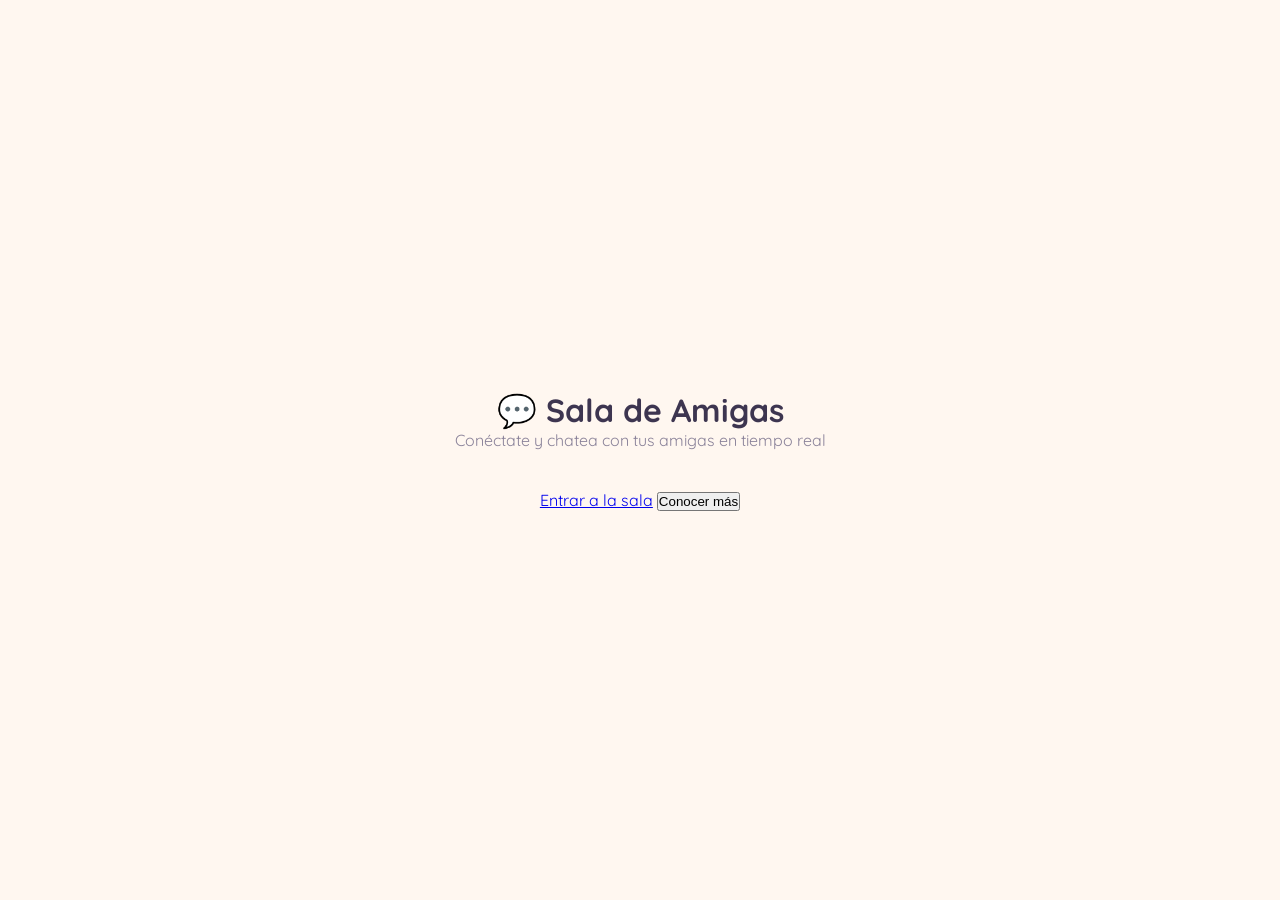
==== commit f6f31923: "Update index.html" ====
--- a/index.html
+++ b/index.html
@@ -2,98 +2,22 @@
 <html lang="es">
 <head>
   <meta charset="UTF-8">
-  <meta name="viewport" content="width=device-width, initial-scale=1.0, viewport-fit=cover">
-  <meta name="theme-color" content="#FF7E67">
-  <meta name="apple-mobile-web-app-capable" content="yes">
-  <meta name="mobile-web-app-capable" content="yes">
-  <meta name="apple-mobile-web-app-status-bar-style" content="default">
-  <meta name="apple-mobile-web-app-title" content="SalaAmigas">
-  <link rel="apple-touch-icon" href="icono-192.png">
-  <link rel="icon" type="image/png" href="icono-192.png">
-  <link rel="manifest" href="manifest.json">
-  <link rel="preconnect" href="https://fonts.googleapis.com">
-  <link rel="preconnect" href="https://fonts.gstatic.com" crossorigin>
-  <link href="https://fonts.googleapis.com/css2?family=Pacifico&family=Quicksand:wght@500;600;700&display=swap" rel="stylesheet">
+  <meta name="viewport" content="width=device-width, initial-scale=1.0">
   <title>Sala de Amigas</title>
   <link rel="stylesheet" href="estilos.css">
+  <link href="https://fonts.googleapis.com/css2?family=Pacifico&family=Quicksand:wght@500;600;700&display=swap" rel="stylesheet">
 </head>
-<body class="pagina-inicio">
-  <button type="button" class="btn-tema" id="btnTema" aria-label="Cambiar tema">🌙</button>
+<body>
 
-  <div class="burbuja b1"></div>
-  <div class="burbuja b2"></div>
-  <div class="burbuja b3"></div>
+<div class="pagina-inicio">
+  <h1 class="titulo">💬 Sala de Amigas</h1>
+  <p class="subtitulo">Conéctate y chatea con tus amigas en tiempo real</p>
+  
+  <div class="botones">
+    <a href="login.html" class="btn-principal">Entrar a la sala</a>
+    <button class="btn-secundario">Conocer más</button>
+  </div>
+</div>
 
-  <div class="contenedor-inicio">
-    <h1 class="titulo-principal logo">🌸 Sala de Amigas</h1>
-    <p class="subtitulo">Conéctate y charla con quienes más quieres ✨</p>
-    
-    <div class="botones-inicio">
-      <a href="login.html" class="boton-principal">Iniciar Sesión</a>
-      <a href="login.html?modo=registro" class="boton-secundario">Registrarme</a>
-    </div>
-    
-    <div class="caracteristicas">
-      <div class="item">💬 Chats reales</div>
-      <div class="item">📹 Videollamadas</div>
-      <div class="item">🔒 Seguro</div>
-    </div>
-  </div>
-
-  <!-- Guía visual para instalar en Apple iPhone / iPad -->
-  <div id="guiaApple" class="guia-apple">
-    <div class="guia-apple-contenido">
-      <h3>📲 Instalar en iPhone / iPad</h3>
-      <p>1. Toca el botón <strong>Compartir</strong> (cuadro con flecha ⬆️) en Safari.</p>
-      <p>2. Selecciona <strong>"Agregar a pantalla de inicio"</strong>.</p>
-      <p>3. Toca <strong>"Agregar"</strong> arriba a la derecha.</p>
-      <button type="button" id="btnCerrarGuiaApple" class="boton-principal">Entendido</button>
-    </div>
-  </div>
-
-  <script src="app.js"></script>
-  <script>
-    let eventoInstalar = null;
-
-    function crearBotonInstalar(texto, alHacerClic) {
-      if (document.getElementById('btnInstalarPWA')) return;
-      const boton = document.createElement('button');
-      boton.id = 'btnInstalarPWA';
-      boton.className = 'btn-instalar-pwa';
-      boton.textContent = texto;
-      boton.onclick = () => alHacerClic(boton);
-      document.body.appendChild(boton);
-    }
-
-    window.addEventListener('beforeinstallprompt', e => {
-      e.preventDefault();
-      eventoInstalar = e;
-      crearBotonInstalar('📲 Instalar App', boton => {
-        if (!eventoInstalar) return;
-        eventoInstalar.prompt();
-        eventoInstalar.userChoice.then(respuesta => {
-          if (respuesta.outcome === 'accepted') boton.remove();
-          eventoInstalar = null;
-        });
-      });
-    });
-
-    const esApple = /iphone|ipad|ipod/i.test(navigator.userAgent);
-    const yaInstalada = window.navigator.standalone === true ||
-                        window.matchMedia('(display-mode: standalone)').matches;
-
-    if (esApple && !yaInstalada) {
-      const guia = document.getElementById('guiaApple');
-      const btnCerrar = document.getElementById('btnCerrarGuiaApple');
-      window.addEventListener('load', () => {
-        crearBotonInstalar('📲 Instalar en Apple', () => {
-          if (guia) guia.classList.add('visible');
-        });
-      });
-      if (btnCerrar && guia) {
-        btnCerrar.addEventListener('click', () => guia.classList.remove('visible'));
-      }
-    }
-  </script>
 </body>
-</html>+</html>
--- a/estilos.css
+++ b/estilos.css
@@ -1,1287 +1,339 @@
 /* =====================================================
-   estilos.css · Mantiene la UI/UX y paleta original
-   Adaptado a celular, tablet, iOS, Android y PC
+   Sala de Amigas — estilos completos
+   v4.4 · Pantalla partida fija + corrección celular
    ===================================================== */
 
-:root {
-  --fondo-claro: #FFF7F0;
-  --fondo-oscuro: #1E1B2E;
-  --tarjeta-claro: #FFFFFF;
-  --tarjeta-oscuro: #2A2640;
-  --texto-claro: #3D3550;
-  --texto-oscuro: #F0ECFF;
-  --texto-suave-claro: #8A8299;
-  --texto-suave-oscuro: #A8A2C0;
-  --principal: #FF7E67;
-  --principal-oscuro: #E8654F;
-  --secundario: #4ECDC4;
-  --acento: #FFD166;
-  --borde-claro: #F0E6DC;
-  --borde-oscuro: #3D3858;
-  --error: #E63946;
-  --ok: #2EC4B6;
-  --peligro: #E63946;
-  --en-linea: #2EC4B6;
-}
-
-* {
-  margin: 0;
-  padding: 0;
-  box-sizing: border-box;
-}
-
-body {
-  font-family: 'Quicksand', system-ui, -apple-system, BlinkMacSystemFont, 'Segoe UI', Roboto, sans-serif;
-  background: var(--fondo-claro);
-  color: var(--texto-claro);
-  min-height: 100vh;
-  min-height: 100dvh;
-  transition: background .4s, color .4s;
-}
-
-body.oscuro {
-  background: var(--fondo-oscuro);
-  color: var(--texto-oscuro);
-}
-
-/* Botón del sol/luna */
-.btn-tema {
+/* ===== Variables de colores ===== */
+:root{
+  --fondo-claro:#FFF7F0; --fondo-oscuro:#1E1B2E;
+  --tarjeta-claro:#FFFFFF; --tarjeta-oscuro:#2A2640;
+  --texto-claro:#3D3550; --texto-oscuro:#F0ECFF;
+  --texto-suave-claro:#8A8299; --texto-suave-oscuro:#A8A2C0;
+  --principal:#FF7E67; --principal-oscuro:#E8654F;
+  --secundario:#4ECDC4; --acento:#FFD166;
+  --borde-claro:#F0E6DC; --borde-oscuro:#3D3858;
+  --error:#E63946; --ok:#2EC4B6; --peligro:#E63946;
+  --en-linea:#2EC4B6; --ocupada:#FF9F1C; --ausente:#FFD166; --desconectada:#C2BDD0;
+  --safe-bottom: env(safe-area-inset-bottom, 0px);
+}
+
+/* ===== Reglas básicas ===== */
+*{margin:0;padding:0;box-sizing:border-box}
+html,body{height:100%;overflow:hidden}
+body{
+  font-family:'Quicksand',sans-serif;
+  background:var(--fondo-claro);
+  color:var(--texto-claro);
+  transition:background .4s,color .4s;
+}
+body.oscuro{background:var(--fondo-oscuro);color:var(--texto-oscuro)}
+
+/* ===== Página de Inicio ===== */
+.pagina-inicio{
+  display:flex;flex-direction:column;align-items:center;justify-content:center;
+  min-height:100vh;text-align:center;padding:40px 20px;
+}
+.titulo-principal{font-family:'Pacifico',cursive;font-size:36px;color:var(--principal);margin-bottom:10px}
+.subtitulo{font-size:16px;color:var(--texto-suave-claro);margin-bottom:40px}
+.botones-inicio{display:flex;flex-direction:column;gap:14px;width:100%;max-width:280px}
+.boton-principal,.boton-secundario{
+  padding:14px 24px;border-radius:14px;font-size:16px;font-weight:700;text-decoration:none;
+  transition:transform .2s,box-shadow .2s;
+  border:none;cursor:pointer;
+}
+.boton-principal{background:linear-gradient(135deg,var(--principal),var(--principal-oscuro));color:#fff;box-shadow:0 6px 18px rgba(255,126,103,.35)}
+.boton-principal:hover{transform:translateY(-2px)}
+.boton-secundario{background:transparent;color:var(--principal);border:2px solid var(--principal)}
+.boton-secundario:hover{background:rgba(255,126,103,.08)}
+.caracteristicas{display:flex;flex-wrap:wrap;justify-content:center;gap:20px;margin-top:40px}
+.item{font-size:15px;color:var(--texto-suave-claro)}
+
+/* ===== Página de Login ===== */
+.pagina-login{
+  display:flex;align-items:center;justify-content:center;min-height:100vh;padding:20px;position:relative;overflow:hidden
+}
+.burbuja{position:fixed;border-radius:50%;opacity:.35;pointer-events:none;animation:flotar 8s ease-in-out infinite}
+.b1{width:180px;height:180px;background:var(--principal);top:8%;left:6%}
+.b2{width:120px;height:120px;background:var(--secundario);bottom:12%;right:8%;animation-delay:2s}
+.b3{width:90px;height:90px;background:var(--acento);top:60%;left:12%;animation-delay:4s}
+@keyframes flotar{0%,100%{transform:translateY(0) scale(1)}50%{transform:translateY(-25px) scale(1.05)}}
+.contenedor-login{
+  position:relative;width:100%;max-width:880px;
+  background:var(--tarjeta-claro);border-radius:28px;
+  box-shadow:0 20px 60px rgba(255,126,103,.18);
+  display:grid;grid-template-columns:1fr 1fr;overflow:hidden;
+}
+.lado-izquierdo{
+  background:linear-gradient(135deg,var(--principal) 0%,var(--acento) 100%);
+  padding:48px 36px;display:flex;flex-direction:column;justify-content:center;color:#fff;
+}
+.lado-izquierdo h2{font-size:26px;font-weight:700;line-height:1.3;margin-bottom:14px}
+.lado-izquierdo p{font-size:15px;opacity:.95;line-height:1.6;margin-bottom:28px}
+.beneficios p{margin-bottom:10px;font-size:14px}
+.enlace-inicio{margin-top:20px}
+.enlace-inicio a{color:#fff;text-decoration:underline;opacity:.9}
+.lado-derecho{padding:44px 40px;position:relative}
+.pestañas{display:flex;background:var(--fondo-claro);border-radius:14px;padding:5px;margin-bottom:28px}
+.pestaña{flex:1;padding:11px;text-align:center;border:none;background:transparent;font-family:'Quicksand',sans-serif;font-weight:600;font-size:14px;color:var(--texto-suave-claro);border-radius:10px;cursor:pointer;transition:all .3s}
+.pestaña.activa{background:var(--principal);color:#fff;box-shadow:0 4px 12px rgba(255,126,103,.4)}
+.campo{margin-bottom:18px;position:relative}
+.campo label{display:block;font-size:13px;font-weight:600;margin-bottom:6px}
+.campo input{width:100%;padding:13px 16px;border:2px solid var(--borde-claro);border-radius:12px;font-family:'Quicksand',sans-serif;font-size:15px;background:var(--fondo-claro);color:var(--texto-claro);transition:border-color .2s,box-shadow .2s;outline:none}
+.campo input:focus{border-color:var(--principal);box-shadow:0 0 0 4px rgba(255,126,103,.15)}
+.campo input.error{border-color:var(--error)}
+.error{color:var(--error);font-size:12px;margin-top:5px;font-weight:600;display:none}
+.boton{width:100%;padding:14px;background:linear-gradient(135deg,var(--principal),var(--principal-oscuro));color:#fff;border:none;border-radius:14px;font-family:'Quicksand',sans-serif;font-size:16px;font-weight:700;cursor:pointer;transition:transform .2s,box-shadow .2s}
+.boton:hover{transform:translateY(-2px)}
+.ojito{position:absolute;right:14px;top:38px;background:none;border:none;cursor:pointer;font-size:16px;color:var(--texto-suave-claro)}
+.formulario{display:none}.formulario.visible{display:block}
+.exito{display:none;text-align:center;padding:30px 10px}
+.exito.visible{display:block}
+.exito h3{font-size:22px;margin-bottom:8px}
+.exito p{font-size:14px;color:var(--texto-suave-claro)}
+
+/* ===== Sala ===== */
+.pagina-sala{min-height:100vh;display:flex;flex-direction:column}
+.barra-superior{
+  display:flex;align-items:center;justify-content:space-between;padding:16px 20px;
+  background:var(--tarjeta-claro);box-shadow:0 2px 12px rgba(0,0,0,.06);position:sticky;top:0;z-index:100;
+}
+.logo{font-family:'Pacifico',cursive;font-size:22px;color:var(--principal)}
+.info-usuario{display:flex;align-items:center;gap:12px}
+.boton-salir{padding:8px 16px;border-radius:10px;border:2px solid var(--borde-claro);color:var(--texto-claro);text-decoration:none;font-size:14px;font-weight:600;cursor:pointer;background:none}
+.boton-salir:hover{border-color:var(--principal);color:var(--principal)}
+.contenido{max-width:640px;margin:0 auto;padding:24px 20px 40px;flex:1;overflow-y:auto}
+.contenido h2{font-size:22px;margin-bottom:8px}
+.descripcion{color:var(--texto-suave-claro);font-size:14px;margin-bottom:20px}
+.buscador{display:flex;align-items:center;gap:10px;background:var(--tarjeta-claro);border:2px solid var(--borde-claro);border-radius:16px;padding:12px 16px;margin-bottom:16px}
+.buscador input{flex:1;border:none;background:transparent;outline:none;font-family:'Quicksand',sans-serif;font-size:15px;color:var(--texto-claro)}
+.lista-personas{list-style:none;display:flex;flex-direction:column;gap:10px}
+.persona{display:flex;align-items:center;gap:14px;background:var(--tarjeta-claro);border:2px solid transparent;border-radius:18px;padding:14px 18px;cursor:pointer;transition:all .25s;position:relative;z-index:10}
+.persona:hover{border-color:var(--principal);transform:translateX(6px)}
+.avatar{width:46px;height:46px;border-radius:50%;background:linear-gradient(135deg,var(--acento),var(--principal));display:flex;align-items:center;justify-content:center;font-size:24px;flex-shrink:0}
+.info-persona{flex:1}
+.nombre-persona{font-weight:700;font-size:16px;margin-bottom:3px}
+.estado-persona{font-size:13px;color:var(--en-linea);font-weight:500}
+
+/* ===== ALERTA DE INVITACIÓN A CHAT ===== */
+.alerta-invitacion {
   position: fixed;
-  top: calc(16px + env(safe-area-inset-top));
-  right: 16px;
-  z-index: 200;
-  width: 40px;
-  height: 40px;
-  border-radius: 50%;
-  border: none;
+  top: 0; left: 0; right: 0; bottom: 0;
+  background: rgba(0, 0, 0, 0.55);
+  display: flex; align-items: center; justify-content: center;
+  z-index: 9999; padding: 20px;
+  opacity: 0; visibility: hidden;
+  transition: opacity 0.3s ease, visibility 0.3s ease;
+}
+.alerta-invitacion.visible {
+  opacity: 1; visibility: visible;
+}
+.caja-invitacion {
   background: var(--tarjeta-claro);
-  cursor: pointer;
-  font-size: 18px;
-  box-shadow: 0 4px 12px rgba(0, 0, 0, .12);
-  transition: transform .2s, background .4s;
-}
-body.oscuro .btn-tema {
-  background: var(--tarjeta-oscuro);
-}
-.btn-tema:hover {
-  transform: scale(1.1) rotate(15deg);
-}
-
-.btn-tema-inline {
-  width: 38px;
-  height: 38px;
-  border-radius: 50%;
-  border: 2px solid var(--borde-claro);
-  background: var(--fondo-claro);
-  cursor: pointer;
-  font-size: 16px;
-  flex-shrink: 0;
-  transition: transform .2s, background .4s, border-color .4s;
-}
-body.oscuro .btn-tema-inline {
-  background: var(--fondo-oscuro);
-  border-color: var(--borde-oscuro);
-}
-.btn-tema-inline:hover {
-  transform: scale(1.08) rotate(12deg);
-}
-
-/* Burbujas decorativas */
-.burbuja {
-  position: fixed;
-  border-radius: 50%;
-  opacity: .35;
-  pointer-events: none;
-  z-index: 0;
-  animation: flotar 8s ease-in-out infinite;
-}
-.b1 { width: 180px; height: 180px; background: var(--principal); top: 8%; left: 6%; }
-.b2 { width: 120px; height: 120px; background: var(--secundario); bottom: 12%; right: 8%; animation-delay: 2s; }
-.b3 { width: 90px; height: 90px; background: var(--acento); top: 60%; left: 12%; animation-delay: 4s; }
-@keyframes flotar {
-  0%, 100% { transform: translateY(0) scale(1); }
-  50% { transform: translateY(-25px) scale(1.05); }
-}
-
-@keyframes aparecer {
-  from { opacity: 0; transform: translateY(8px); }
-  to { opacity: 1; transform: translateY(0); }
-}
-@keyframes pop {
-  0% { transform: scale(0); }
-  70% { transform: scale(1.15); }
-  100% { transform: scale(1); }
-}
-@keyframes latido {
-  0%, 100% { transform: scale(1); }
-  50% { transform: scale(1.08); }
-}
-@keyframes sonar {
-  0%, 100% { height: 6px; }
-  50% { height: 24px; }
-}
-
-.logo {
-  font-family: 'Pacifico', cursive;
-  font-size: 32px;
-  font-weight: 400;
-}
-.logo-chico {
-  font-family: 'Pacifico', cursive;
-  font-size: 22px;
-  color: var(--principal);
-}
-
-/* Botón instalar PWA + guía Apple */
-.btn-instalar-pwa {
-  position: fixed;
-  bottom: calc(20px + env(safe-area-inset-bottom));
-  right: 20px;
-  z-index: 9999;
-  padding: 12px 20px;
-  background: linear-gradient(135deg, var(--principal), var(--principal-oscuro));
-  color: #fff;
-  border: none;
-  border-radius: 50px;
-  font-family: inherit;
-  font-size: 14px;
-  font-weight: 700;
-  cursor: pointer;
-  box-shadow: 0 6px 18px rgba(255, 126, 103, .4);
-}
-
-.guia-apple {
-  display: none;
-  position: fixed;
-  inset: 0;
-  background: rgba(0, 0, 0, .5);
-  z-index: 10000;
-  align-items: center;
-  justify-content: center;
-  padding: 20px;
-}
-.guia-apple.visible {
-  display: flex;
-}
-.guia-apple-contenido {
-  background: var(--tarjeta-claro);
-  border-radius: 24px;
-  padding: 28px 24px;
-  max-width: 360px;
-  width: 100%;
+  border-radius: 20px; padding: 28px 24px;
+  max-width: 340px; width: 100%;
   text-align: center;
-  animation: pop .3s ease;
-}
-body.oscuro .guia-apple-contenido {
-  background: var(--tarjeta-oscuro);
-}
-.guia-apple-contenido h3 {
-  margin-bottom: 14px;
-  font-size: 20px;
-}
-.guia-apple-contenido p {
-  font-size: 14px;
-  line-height: 1.5;
-  margin-bottom: 10px;
-  text-align: left;
-}
-.guia-apple-contenido button {
-  margin-top: 12px;
-}
-
-/* ============== 1. INICIO (index.html) ============== */
-body.pagina-inicio {
-  display: flex;
-  align-items: center;
-  justify-content: center;
-  padding: 20px;
-}
-
-.contenedor-inicio {
-  position: relative;
-  z-index: 1;
-  background: var(--tarjeta-claro);
-  border-radius: 28px;
-  padding: 44px 34px;
-  max-width: 480px;
-  width: 100%;
-  text-align: center;
-  box-shadow: 0 20px 60px rgba(255, 126, 103, .18);
-  transition: background .4s;
-}
-body.oscuro .contenedor-inicio {
-  background: var(--tarjeta-oscuro);
-  box-shadow: 0 20px 60px rgba(0, 0, 0, .4);
-}
-
-.titulo-principal {
-  color: var(--principal);
-  margin-bottom: 10px;
-}
-
-.subtitulo {
-  font-size: 15px;
-  color: var(--texto-suave-claro);
-  margin-bottom: 28px;
-  line-height: 1.5;
-}
-body.oscuro .subtitulo {
-  color: var(--texto-suave-oscuro);
-}
-
-.botones-inicio {
-  display: flex;
-  flex-direction: column;
-  gap: 12px;
-  margin-bottom: 28px;
-}
-
-.boton-principal {
-  display: block;
-  width: 100%;
-  padding: 14px;
-  background: linear-gradient(135deg, var(--principal), var(--principal-oscuro));
-  color: #fff;
-  border: none;
-  border-radius: 14px;
-  font-family: inherit;
-  font-size: 16px;
-  font-weight: 700;
-  text-decoration: none;
-  cursor: pointer;
-  box-shadow: 0 6px 18px rgba(255, 126, 103, .35);
-  transition: transform .2s, box-shadow .2s;
-}
-.boton-principal:hover {
-  transform: translateY(-2px);
-  box-shadow: 0 10px 24px rgba(255, 126, 103, .45);
-}
-
-.boton-secundario {
-  display: block;
-  width: 100%;
-  padding: 13px;
-  background: transparent;
-  color: var(--principal);
-  border: 2px solid var(--principal);
-  border-radius: 14px;
-  font-family: inherit;
-  font-size: 16px;
-  font-weight: 700;
-  text-decoration: none;
-  cursor: pointer;
-  transition: background .2s, color .2s;
-}
-.boton-secundario:hover {
-  background: var(--principal);
-  color: #fff;
-}
-
-.caracteristicas {
-  display: flex;
-  justify-content: space-around;
-  gap: 10px;
-  flex-wrap: wrap;
-  padding-top: 18px;
-  border-top: 1px solid var(--borde-claro);
-}
-body.oscuro .caracteristicas {
-  border-top-color: var(--borde-oscuro);
-}
-.caracteristicas .item {
-  font-size: 13px;
-  font-weight: 600;
-  color: var(--texto-suave-claro);
-}
-body.oscuro .caracteristicas .item {
-  color: var(--texto-suave-oscuro);
-}
-
-/* ============== 2. LOGIN (login.html) ============== */
-body.pagina-login {
-  display: flex;
-  align-items: center;
-  justify-content: center;
-  padding: 20px;
-}
-
-.contenedor-login {
-  position: relative;
-  z-index: 1;
-  width: 100%;
-  max-width: 880px;
-  background: var(--tarjeta-claro);
-  border-radius: 28px;
-  box-shadow: 0 20px 60px rgba(255, 126, 103, .18);
-  display: grid;
-  grid-template-columns: 1fr 1fr;
-  overflow: hidden;
-  transition: background .4s;
-}
-body.oscuro .contenedor-login {
-  background: var(--tarjeta-oscuro);
-  box-shadow: 0 20px 60px rgba(0, 0, 0, .4);
-}
-
-.lado-izquierdo {
-  background: linear-gradient(135deg, var(--principal) 0%, var(--acento) 100%);
-  padding: 48px 36px;
-  display: flex;
-  flex-direction: column;
-  justify-content: center;
-  color: #fff;
-}
-.lado-izquierdo .logo {
-  margin-bottom: 14px;
-}
-.lado-izquierdo h2 {
-  font-size: 26px;
-  font-weight: 700;
-  line-height: 1.3;
-  margin-bottom: 12px;
-}
-.lado-izquierdo > p {
-  font-size: 15px;
-  opacity: .95;
-  line-height: 1.6;
-  margin-bottom: 24px;
-}
-
-.beneficios p {
-  display: flex;
-  align-items: center;
-  gap: 10px;
-  font-size: 14px;
-  margin-bottom: 12px;
-  font-weight: 600;
-}
-.beneficios .icono {
-  width: 28px;
-  height: 28px;
-  background: rgba(255, 255, 255, .25);
-  border-radius: 50%;
-  display: inline-flex;
-  align-items: center;
-  justify-content: center;
-  font-size: 14px;
-  flex-shrink: 0;
-}
-
-.enlace-inicio {
-  margin-top: 22px;
-}
-.enlace-inicio a {
-  color: #fff;
-  text-decoration: none;
-  font-weight: 700;
-  font-size: 14px;
-  opacity: .92;
-}
-
-.lado-derecho {
-  padding: 44px 38px;
-}
-
-.pestañas {
-  display: flex;
-  background: var(--fondo-claro);
-  border-radius: 14px;
-  padding: 5px;
-  margin-bottom: 28px;
-  transition: background .4s;
-}
-body.oscuro .pestañas {
-  background: var(--fondo-oscuro);
-}
-
-.pestaña {
-  flex: 1;
-  padding: 11px;
-  border: none;
-  background: transparent;
-  font-family: inherit;
-  font-weight: 700;
-  font-size: 14px;
-  color: var(--texto-suave-claro);
-  border-radius: 10px;
-  cursor: pointer;
-  transition: all .3s;
-}
-body.oscuro .pestaña {
-  color: var(--texto-suave-oscuro);
-}
-.pestaña.activa {
-  background: var(--principal);
-  color: #fff;
-  box-shadow: 0 4px 12px rgba(255, 126, 103, .4);
-}
-
-.formulario {
-  display: none;
-}
-.formulario.visible {
-  display: block;
-}
-
-.campo {
-  margin-bottom: 18px;
-  position: relative;
-}
-.campo label {
-  display: block;
-  font-size: 13px;
-  font-weight: 700;
-  margin-bottom: 6px;
-}
-.campo input {
-  width: 100%;
-  padding: 13px 44px 13px 16px;
-  border: 2px solid var(--borde-claro);
-  border-radius: 12px;
-  font-family: inherit;
-  font-size: 15px;
-  background: var(--fondo-claro);
-  color: var(--texto-claro);
-  outline: none;
-  transition: border-color .2s, box-shadow .2s;
-}
-body.oscuro .campo input {
-  background: var(--fondo-oscuro);
-  border-color: var(--borde-oscuro);
-  color: var(--texto-oscuro);
-}
-.campo input:focus {
-  border-color: var(--principal);
-  box-shadow: 0 0 0 4px rgba(255, 126, 103, .15);
-}
-.campo input.error {
-  border-color: var(--error);
-}
-.campo .error {
-  display: none;
-  color: var(--error);
-  font-size: 12px;
-  margin-top: 5px;
-  font-weight: 600;
-}
-.campo .error.visible {
-  display: block;
-}
-
-.ojito {
-  position: absolute;
-  right: 12px;
-  top: 35px;
-  background: none;
-  border: none;
-  cursor: pointer;
-  font-size: 17px;
-}
-
-.boton {
-  width: 100%;
-  padding: 14px;
-  background: linear-gradient(135deg, var(--principal), var(--principal-oscuro));
-  color: #fff;
-  border: none;
-  border-radius: 14px;
-  font-family: inherit;
-  font-size: 16px;
-  font-weight: 700;
-  cursor: pointer;
-  box-shadow: 0 6px 18px rgba(255, 126, 103, .35);
-  transition: transform .2s, box-shadow .2s;
-}
-.boton:hover {
-  transform: translateY(-2px);
-  box-shadow: 0 10px 24px rgba(255, 126, 103, .45);
-}
-
-.exito {
-  display: none;
-  text-align: center;
-  padding: 30px 10px;
-}
-.exito.visible {
-  display: block;
-}
-.exito .check {
-  width: 70px;
-  height: 70px;
-  background: var(--ok);
-  border-radius: 50%;
-  margin: 0 auto 18px;
-  display: flex;
-  align-items: center;
-  justify-content: center;
-  font-size: 36px;
-  color: #fff;
-  animation: pop .5s ease;
-}
-.exito h3 {
-  font-size: 22px;
-  margin-bottom: 8px;
-}
-.exito p {
-  font-size: 14px;
-  color: var(--texto-suave-claro);
-}
-body.oscuro .exito p {
-  color: var(--texto-suave-oscuro);
-}
-
-/* ============== 3. SALA (sala.html) ============== */
-.barra-superior {
-  display: flex;
-  align-items: center;
-  justify-content: space-between;
-  padding: 14px 24px;
-  padding-top: calc(14px + env(safe-area-inset-top));
-  background: var(--tarjeta-claro);
-  box-shadow: 0 2px 12px rgba(0, 0, 0, .06);
-  position: sticky;
-  top: 0;
-  z-index: 10;
-  gap: 10px;
-  transition: background .4s;
-}
-body.oscuro .barra-superior {
-  background: var(--tarjeta-oscuro);
-}
-
-.info-usuario {
-  display: flex;
-  align-items: center;
-  gap: 10px;
-  font-weight: 700;
-  font-size: 14px;
-}
-
-.chip-usuario {
-  max-width: 130px;
-  white-space: nowrap;
-  overflow: hidden;
-  text-overflow: ellipsis;
-}
-
-.boton-salir {
-  padding: 7px 14px;
-  border: 2px solid var(--borde-claro);
-  border-radius: 12px;
-  text-decoration: none;
-  color: var(--texto-claro);
-  font-size: 13px;
-  font-weight: 700;
-  transition: all .2s;
-}
-body.oscuro .boton-salir {
-  border-color: var(--borde-oscuro);
-  color: var(--texto-oscuro);
-}
-.boton-salir:hover {
-  border-color: var(--principal);
-  color: var(--principal);
-}
-
-.contenido {
-  max-width: 680px;
-  margin: 0 auto;
-  padding: 24px 18px 60px;
-}
-
-.bienvenida {
-  text-align: center;
-  font-size: 22px;
-  margin-bottom: 6px;
-}
-
-.descripcion {
-  text-align: center;
-  font-size: 13px;
-  color: var(--texto-suave-claro);
-  margin-bottom: 18px;
-}
-body.oscuro .descripcion {
-  color: var(--texto-suave-oscuro);
-}
-
-.buscador {
-  display: flex;
-  align-items: center;
-  gap: 10px;
-  background: var(--tarjeta-claro);
-  border: 2px solid var(--borde-claro);
-  border-radius: 16px;
-  padding: 12px 16px;
-  margin-bottom: 18px;
-  transition: all .2s;
-}
-body.oscuro .buscador {
-  background: var(--tarjeta-oscuro);
-  border-color: var(--borde-oscuro);
-}
-.buscador:focus-within {
-  border-color: var(--principal);
-  box-shadow: 0 0 0 4px rgba(255, 126, 103, .15);
-}
-.buscador input {
-  flex: 1;
-  border: none;
-  background: transparent;
-  outline: none;
-  font-family: inherit;
-  font-size: 15px;
-  color: var(--texto-claro);
-}
-body.oscuro .buscador input {
-  color: var(--texto-oscuro);
-}
-
-.lista-personas {
-  display: flex;
-  flex-direction: column;
-  gap: 10px;
-}
-
-.persona {
-  display: flex;
-  align-items: center;
-  gap: 14px;
-  background: var(--tarjeta-claro);
-  border: 2px solid transparent;
-  border-radius: 18px;
-  padding: 14px 18px;
-  cursor: pointer;
-  transition: all .25s;
-  animation: aparecer .4s ease;
-}
-body.oscuro .persona {
-  background: var(--tarjeta-oscuro);
-}
-.persona:hover {
-  border-color: var(--principal);
-  transform: translateX(6px);
-  box-shadow: 0 6px 18px rgba(255, 126, 103, .18);
-}
-
-.avatar {
-  width: 46px;
-  height: 46px;
+  box-shadow: 0 12px 40px rgba(0, 0, 0, 0.25);
+  transform: translateY(20px);
+  transition: transform 0.3s ease;
+}
+.alerta-invitacion.visible .caja-invitacion {
+  transform: translateY(0);
+}
+.caja-invitacion .avatar {
+  width: 70px; height: 70px;
   border-radius: 50%;
   background: linear-gradient(135deg, var(--acento), var(--principal));
-  display: flex;
-  align-items: center;
-  justify-content: center;
-  font-size: 24px;
-  flex-shrink: 0;
-  position: relative;
-}
-.avatar .estado {
-  position: absolute;
-  bottom: 0;
-  right: 0;
-  width: 14px;
-  height: 14px;
-  border-radius: 50%;
-  background: var(--en-linea);
-  border: 3px solid var(--tarjeta-claro);
-}
-body.oscuro .avatar .estado {
-  border-color: var(--tarjeta-oscuro);
-}
-
-.info-persona {
-  flex: 1;
-  min-width: 0;
-}
-.nombre-persona {
-  font-weight: 700;
-  font-size: 16px;
-  margin-bottom: 3px;
-  white-space: nowrap;
-  overflow: hidden;
-  text-overflow: ellipsis;
-}
-.estado-persona {
-  font-size: 13px;
-  color: var(--en-linea);
-  font-weight: 600;
-}
-
-.flecha {
-  color: var(--texto-suave-claro);
-  font-size: 20px;
-  font-weight: 700;
-}
-body.oscuro .flecha {
-  color: var(--texto-suave-oscuro);
-}
-
-.sin-resultados {
-  text-align: center;
-  padding: 46px 20px;
-  color: var(--texto-suave-claro);
-  font-size: 15px;
-  line-height: 1.6;
-}
-body.oscuro .sin-resultados {
-  color: var(--texto-suave-oscuro);
-}
-.sin-resultados .emoji {
-  font-size: 40px;
-  display: block;
-  margin-bottom: 10px;
-}
-
-/* ============== 4. CHAT + CÁMARA DIVIDIDA (chat.html) ============== */
-body.pagina-chat {
-  display: flex;
-  flex-direction: column;
-  height: 100vh;
-  height: 100dvh;
-  overflow: hidden;
-}
-
-.barra-chat {
-  display: flex;
-  align-items: center;
-  gap: 10px;
-  padding: 12px 16px;
-  padding-top: calc(12px + env(safe-area-inset-top));
-  background: var(--tarjeta-claro);
-  box-shadow: 0 2px 12px rgba(0, 0, 0, .06);
-  flex-shrink: 0;
-  transition: background .4s;
-}
-body.oscuro .barra-chat {
-  background: var(--tarjeta-oscuro);
-}
-
-.boton-volver {
-  width: 38px;
-  height: 38px;
-  border-radius: 50%;
-  background: var(--fondo-claro);
-  color: var(--texto-claro);
-  text-decoration: none;
-  display: flex;
-  align-items: center;
-  justify-content: center;
-  font-size: 18px;
-  font-weight: 700;
-  flex-shrink: 0;
-  transition: transform .2s, background .4s;
-}
-body.oscuro .boton-volver {
-  background: var(--fondo-oscuro);
-  color: var(--texto-oscuro);
-}
-.boton-volver:hover {
-  transform: translateX(-3px);
-}
-
-.info-amiga {
-  display: flex;
-  align-items: center;
-  gap: 10px;
-  flex: 1;
-  min-width: 0;
-}
-
-.chat-avatar {
-  width: 44px;
-  height: 44px;
-  border-radius: 50%;
-  background: linear-gradient(135deg, var(--acento), var(--principal));
-  display: flex;
-  align-items: center;
-  justify-content: center;
-  font-size: 23px;
-  position: relative;
-  flex-shrink: 0;
-}
-.chat-avatar .estado {
-  position: absolute;
-  bottom: 0;
-  right: 0;
-  width: 13px;
-  height: 13px;
-  border-radius: 50%;
-  background: var(--en-linea);
-  border: 3px solid var(--tarjeta-claro);
-}
-body.oscuro .chat-avatar .estado {
-  border-color: var(--tarjeta-oscuro);
-}
-
-.chat-info {
-  flex: 1;
-  min-width: 0;
-}
-.chat-nombre {
-  font-weight: 700;
-  font-size: 16px;
-  white-space: nowrap;
-  overflow: hidden;
-  text-overflow: ellipsis;
-}
-.chat-estado {
-  font-size: 12px;
-  color: var(--en-linea);
-  font-weight: 600;
-}
-
-.boton-llamada {
-  width: 42px;
-  height: 42px;
-  border-radius: 50%;
-  border: none;
-  background: var(--ok);
-  color: #fff;
-  font-size: 18px;
-  cursor: pointer;
-  flex-shrink: 0;
-  box-shadow: 0 4px 12px rgba(46, 196, 182, .4);
-  transition: transform .2s;
-}
-.boton-llamada:hover {
-  transform: scale(1.08);
-}
-
-/* Panel de cámara oculto por defecto */
-.zona-video {
-  display: none;
-  position: relative;
-  background: linear-gradient(135deg, #2A2640, #1E1B2E);
-  color: #fff;
-  overflow: hidden;
-  min-height: 0;
-}
-
-/* División 50% arriba cámara / 50% abajo mensajes */
-body.pagina-chat.camara-activa .zona-video {
-  display: flex;
-  flex: 1 1 50%;
-  min-height: 0;
-  align-items: center;
-  justify-content: center;
-}
-body.pagina-chat.camara-activa .caja-mensajes {
-  flex: 1 1 50%;
-  min-height: 0;
-}
-
-.video-remoto-mini {
-  display: flex;
-  flex-direction: column;
-  align-items: center;
-  gap: 6px;
-  padding-bottom: 34px;
-}
-
-.avatar-remoto-mini {
-  width: 68px;
-  height: 68px;
-  border-radius: 50%;
-  background: linear-gradient(135deg, var(--acento), var(--principal));
-  display: flex;
-  align-items: center;
-  justify-content: center;
-  font-size: 34px;
-  animation: latido 1.6s ease-in-out infinite;
-}
-
-.audio-remoto {
-  display: flex;
-  gap: 4px;
-  align-items: flex-end;
-  height: 22px;
-}
-.audio-remoto span {
-  width: 5px;
-  background: var(--ok);
-  border-radius: 3px;
-  animation: sonar .6s ease-in-out infinite;
-}
-.audio-remoto span:nth-child(1) { animation-delay: .1s; }
-.audio-remoto span:nth-child(2) { animation-delay: .3s; }
-.audio-remoto span:nth-child(3) { animation-delay: .5s; }
-.audio-remoto span:nth-child(4) { animation-delay: .2s; }
-.audio-remoto span:nth-child(5) { animation-delay: .4s; }
-
-.nombre-remoto-mini {
-  font-size: 14px;
-  font-weight: 700;
-}
-
-.tiempo-video {
-  background: rgba(0, 0, 0, .55);
-  padding: 2px 10px;
-  border-radius: 12px;
-  font-size: 12px;
-  font-variant-numeric: tabular-nums;
-}
-
-.video-propio-mini {
-  position: absolute;
-  top: 10px;
-  right: 10px;
-  width: clamp(84px, 24vw, 130px);
-  height: clamp(112px, 32vw, 170px);
-  border-radius: 14px;
-  overflow: hidden;
-  background: #000;
-  border: 2px solid rgba(255, 255, 255, .28);
-  box-shadow: 0 6px 18px rgba(0, 0, 0, .4);
-}
-.video-propio-mini video {
-  width: 100%;
-  height: 100%;
-  object-fit: cover;
-  transform: scaleX(-1);
-}
-
-.sin-camara-mini {
-  position: absolute;
-  inset: 0;
-  display: flex;
-  align-items: center;
-  justify-content: center;
-  text-align: center;
-  font-size: 11px;
-  padding: 6px;
-  background: linear-gradient(135deg, #3D3858, #2A2640);
-}
-
-.controles-video-mini {
-  position: absolute;
-  bottom: 10px;
-  left: 50%;
-  transform: translateX(-50%);
-  display: flex;
-  gap: 12px;
-}
-
-.btn-control-mini {
-  width: 42px;
-  height: 42px;
-  border-radius: 50%;
-  border: none;
-  background: rgba(255, 255, 255, .2);
-  color: #fff;
-  font-size: 18px;
-  cursor: pointer;
-  backdrop-filter: blur(4px);
-  transition: transform .2s, background .2s;
-}
-.btn-control-mini:hover {
-  transform: scale(1.08);
-}
-.btn-control-mini.apagado,
-.btn-control-mini.colgar {
-  background: var(--peligro);
-}
-
-/* Mensajes */
-.caja-mensajes {
-  flex: 1;
-  overflow-y: auto;
-  padding: 16px 18px;
-  display: flex;
-  flex-direction: column;
-  gap: 10px;
-}
-
-.mensaje {
-  max-width: 78%;
-  padding: 10px 14px;
-  border-radius: 18px;
-  font-size: 14px;
-  line-height: 1.4;
-  animation: aparecer .3s ease;
-  word-wrap: break-word;
-}
-.mensaje.enviado {
-  align-self: flex-end;
-  background: linear-gradient(135deg, var(--principal), var(--principal-oscuro));
-  color: #fff;
-  border-bottom-right-radius: 4px;
-}
-.mensaje.recibido {
-  align-self: flex-start;
-  background: var(--tarjeta-claro);
-  color: var(--texto-claro);
-  border-bottom-left-radius: 4px;
-  box-shadow: 0 2px 8px rgba(0, 0, 0, .08);
-}
-body.oscuro .mensaje.recibido {
-  background: var(--tarjeta-oscuro);
-  color: var(--texto-oscuro);
-}
-
-.hora-mensaje {
-  font-size: 10px;
-  opacity: .72;
-  margin-top: 4px;
-  text-align: right;
-}
-
-.escribiendo {
-  padding: 0 18px 6px;
-  font-size: 12px;
-  color: var(--texto-suave-claro);
-  font-style: italic;
-  font-weight: 600;
-}
-body.oscuro .escribiendo {
-  color: var(--texto-suave-oscuro);
-}
-
-.barra-escribir {
-  display: flex;
-  gap: 10px;
-  padding: 10px 14px calc(10px + env(safe-area-inset-bottom));
-  background: var(--tarjeta-claro);
-  box-shadow: 0 -2px 12px rgba(0, 0, 0, .06);
-  flex-shrink: 0;
-  transition: background .4s;
-}
-body.oscuro .barra-escribir {
-  background: var(--tarjeta-oscuro);
-}
-
-.barra-escribir input {
-  flex: 1;
-  min-width: 0;
-  padding: 12px 16px;
-  border: 2px solid var(--borde-claro);
-  border-radius: 24px;
-  font-family: inherit;
-  font-size: 15px;
-  background: var(--fondo-claro);
-  color: var(--texto-claro);
-  outline: none;
-  transition: border-color .2s;
-}
-body.oscuro .barra-escribir input {
-  background: var(--fondo-oscuro);
+  font-size: 32px; display: flex; align-items: center; justify-content: center;
+  margin: 0 auto 16px;
+}
+.caja-invitacion h3 {
+  font-size: 18px; margin-bottom: 6px; color: var(--texto-claro);
+}
+.caja-invitacion p {
+  font-size: 14px; color: var(--texto-suave-claro); margin-bottom: 22px;
+}
+.botones-invitacion {
+  display: flex; gap: 12px;
+}
+.boton-aceptar {
+  flex: 1; padding: 12px; border-radius: 12px; border: none;
+  background: linear-gradient(135deg, var(--ok), #28b0a4);
+  color: #fff; font-weight: 700; font-size: 15px; cursor: pointer;
+}
+.boton-cancelar {
+  flex: 1; padding: 12px; border-radius: 12px; border: 2px solid var(--borde-claro);
+  background: transparent; color: var(--texto-claro);
+  font-weight: 700; font-size: 15px; cursor: pointer;
+}
+.boton-cancelar:hover {
   border-color: var(--borde-oscuro);
-  color: var(--texto-oscuro);
-}
-.barra-escribir input:focus {
-  border-color: var(--principal);
-}
-
-.barra-escribir button[type="submit"] {
-  width: 46px;
-  height: 46px;
-  border-radius: 50%;
-  border: none;
-  background: linear-gradient(135deg, var(--principal), var(--principal-oscuro));
-  color: #fff;
-  font-size: 18px;
-  cursor: pointer;
-  flex-shrink: 0;
-  box-shadow: 0 4px 12px rgba(255, 126, 103, .4);
-  transition: transform .2s;
-}
-.barra-escribir button[type="submit"]:hover {
-  transform: scale(1.08);
-}
-
-/* ============== 5. VIDEOLLAMADA COMPLETA (videollamada.html) ============== */
-body.pagina-videollamada {
-  display: flex;
-  flex-direction: column;
-  justify-content: space-between;
-  align-items: center;
-  height: 100vh;
-  height: 100dvh;
-  background: linear-gradient(135deg, #2A2640, #1E1B2E);
-  color: #fff;
-  padding: 30px 20px calc(24px + env(safe-area-inset-bottom));
-  position: relative;
-}
-
-.caja-video-remota {
-  flex: 1;
-  display: flex;
-  flex-direction: column;
-  align-items: center;
-  justify-content: center;
-  gap: 14px;
-}
-
-.avatar-remoto {
-  width: 140px;
-  height: 140px;
-  border-radius: 50%;
-  background: linear-gradient(135deg, var(--acento), var(--principal));
-  display: flex;
-  align-items: center;
-  justify-content: center;
-  font-size: 70px;
-  animation: latido 1.6s ease-in-out infinite;
-}
-
-.nombre-remoto {
-  font-size: 18px;
-  font-weight: 700;
-}
-
-.caja-video-propia {
-  position: absolute;
-  bottom: calc(105px + env(safe-area-inset-bottom));
-  right: 20px;
-  width: 130px;
-  height: 175px;
-  border-radius: 16px;
-  overflow: hidden;
-  background: #000;
-  box-shadow: 0 8px 24px rgba(0, 0, 0, .5);
-}
-.caja-video-propia video {
-  width: 100%;
-  height: 100%;
-  object-fit: cover;
-  transform: scaleX(-1);
-}
-
-.sin-camara {
-  position: absolute;
-  inset: 0;
-  display: flex;
-  align-items: center;
-  justify-content: center;
-  text-align: center;
-  font-size: 13px;
-  padding: 10px;
-  background: linear-gradient(135deg, #3D3858, #2A2640);
-}
-
-.tiempo {
-  position: absolute;
-  top: calc(20px + env(safe-area-inset-top));
-  background: rgba(0, 0, 0, .6);
-  padding: 6px 16px;
-  border-radius: 20px;
-  font-size: 14px;
-  font-weight: 700;
-  font-variant-numeric: tabular-nums;
-}
-
-.controles-llamada {
-  display: flex;
-  gap: 20px;
-  z-index: 2;
-}
-
-.control {
-  width: 58px;
-  height: 58px;
-  border-radius: 50%;
-  border: none;
-  background: rgba(255, 255, 255, .18);
-  color: #fff;
-  font-size: 24px;
-  cursor: pointer;
-  display: flex;
-  align-items: center;
-  justify-content: center;
-  text-decoration: none;
-  backdrop-filter: blur(4px);
-  transition: transform .2s, background .2s;
-}
-.control:hover {
-  transform: scale(1.08);
-}
-.control.colgar,
-.control.apagado {
-  background: var(--peligro);
-}
-
-/* ============== ADAPTACIÓN A TODAS LAS PANTALLAS ============== */
-
-/* Tablets y móviles medianos */
-@media (max-width: 760px) {
-  .contenedor-login {
-    grid-template-columns: 1fr;
-    max-width: 440px;
-  }
-  .lado-izquierdo {
-    padding: 30px 26px;
-  }
-  .lado-izquierdo h2 {
-    font-size: 22px;
-  }
-  .beneficios {
-    display: none;
-  }
-  .lado-derecho {
-    padding: 30px 24px;
-  }
-}
-
-/* Teléfonos pequeños (iPhone SE, Android compactos) */
-@media (max-width: 420px) {
-  .contenedor-inicio {
-    padding: 32px 20px;
-  }
-  .logo {
-    font-size: 26px;
-  }
-  .barra-superior {
-    padding: 12px 14px;
-  }
-  .mensaje {
-    max-width: 86%;
-  }
-  .avatar-remoto-mini {
-    width: 54px;
-    height: 54px;
-    font-size: 26px;
-  }
-}
-
-/* Pantallas grandes (PC / monitores) */
-@media (min-width: 1024px) {
-  body.pagina-chat {
-    max-width: 960px;
-    margin: 0 auto;
-    box-shadow: 0 0 40px rgba(0, 0, 0, .08);
-  }
-  .mensaje {
-    max-width: 62%;
-  }
-}
-
-/* Celular en horizontal (50% izquierda cámara / 50% derecha chat) */
-@media (max-height: 520px) and (orientation: landscape) {
-  body.pagina-chat.camara-activa {
-    display: grid;
-    grid-template-columns: 1fr 1fr;
-    grid-template-rows: auto 1fr auto auto;
-  }
-  body.pagina-chat.camara-activa .barra-chat {
-    grid-column: 1 / -1;
-    grid-row: 1;
-  }
-  body.pagina-chat.camara-activa .zona-video {
-    grid-column: 1;
-    grid-row: 2 / 5;
-    height: 100%;
-  }
-  body.pagina-chat.camara-activa .caja-mensajes {
-    grid-column: 2;
-    grid-row: 2;
-    min-height: 0;
-  }
-  body.pagina-chat.camara-activa .escribiendo {
-    grid-column: 2;
-    grid-row: 3;
-  }
-  body.pagina-chat.camara-activa .barra-escribir {
-    grid-column: 2;
-    grid-row: 4;
-  }
-}+}
+
+/* ===== CHAT — PANTALLA PARTIDA FIJA ===== */
+.pagina-chat{
+  display:flex;
+  flex-direction:row;
+  height:100vh;
+  width:100vw;
+  overflow:hidden;
+  position:fixed;
+  top:0;left:0;right:0;bottom:0;
+}
+
+/* 📱 CELULAR: Video arriba (50%), Chat abajo (50%) */
+@media (max-width: 767px){
+  .pagina-chat{flex-direction:column}
+  .panel-video{width:100%;height:50%;min-height:50%}
+  .zona-chat{width:100%;height:50%;min-height:50%}
+  .barra-chat{position:relative;padding:10px 16px}
+}
+
+/* 💻 COMPUTADORA: Video IZQUIERDA (50%), Chat DERECHA (50%) */
+@media (min-width: 768px){
+  .panel-video{width:50%;height:100vh;position:relative}
+  .zona-chat{width:50%;height:100vh;position:relative}
+  .barra-chat{position:relative;padding:12px 20px}
+}
+
+/* === PANEL DE VIDEO — LADO IZQUIERDO === */
+.panel-video{
+  background:#0d0b1a;
+  display:flex;
+  flex-direction:column;
+  align-items:center;
+  justify-content:center;
+  position:relative;
+  overflow:hidden;
+  flex-shrink:0;
+}
+.video-remoto-contenedor{
+  width:100%;height:100%;
+  display:flex;align-items:center;justify-content:center;
+  position:relative;
+  background:#000;
+}
+.video-remoto-contenedor video{
+  width:100%;height:100%;
+  object-fit:cover;
+  transform:scaleX(-1);
+}
+.sin-video-remoto{
+  display:flex;flex-direction:column;align-items:center;justify-content:center;
+  color:#fff;text-align:center;gap:12px;
+  padding:20px;
+}
+.sin-video-remoto .avatar-remoto{
+  width:120px;height:120px;border-radius:50%;
+  background:linear-gradient(135deg,var(--acento),var(--principal));
+  font-size:50px;display:flex;align-items:center;justify-content:center;
+}
+.estado-camara{
+  color:#fff;font-size:14px;opacity:.8;text-align:center;
+  position:absolute;top:16px;left:50%;transform:translateX(-50%);
+  background:rgba(0,0,0,.5);padding:6px 12px;border-radius:20px;
+}
+.video-local-chat{
+  position:absolute;bottom:16px;right:16px;
+  width:140px;height:100px;
+  border-radius:12px;overflow:hidden;
+  background:#000;box-shadow:0 4px 12px rgba(0,0,0,.4);
+  border:2px solid #fff;z-index:10;
+}
+.video-local-chat video{
+  width:100%;height:100%;object-fit:cover;transform:scaleX(-1);
+}
+.cerrar-video{
+  position:absolute;top:12px;right:12px;
+  width:36px;height:36px;border-radius:50%;border:none;
+  background:rgba(255,255,255,.2);color:#fff;
+  font-size:18px;cursor:pointer;z-index:10;
+}
+
+/* === ZONA DE CHAT — LADO DERECHO === */
+.zona-chat{
+  display:flex;flex-direction:column;
+  background:var(--fondo-claro);
+  overflow:hidden;
+}
+.barra-chat{
+  display:flex;align-items:center;gap:12px;
+  background:var(--tarjeta-claro);
+  box-shadow:0 2px 8px rgba(0,0,0,.05);
+  flex-shrink:0;
+  z-index:5;
+}
+.boton-volver{
+  width:36px;height:36px;border-radius:50%;border:none;
+  background:var(--fondo-claro);font-size:16px;cursor:pointer;
+  display:flex;align-items:center;justify-content:center;
+  color:var(--texto-claro);text-decoration:none;flex-shrink:0;
+}
+.info-amiga{display:flex;align-items:center;gap:10px;flex:1;min-width:0}
+.avatar-grande{
+  width:40px;height:40px;border-radius:50%;
+  background:linear-gradient(135deg,var(--acento),var(--principal));
+  display:flex;align-items:center;justify-content:center;
+  font-size:20px;flex-shrink:0;
+}
+.info-amiga h3{font-size:15px;white-space:nowrap;overflow:hidden;text-overflow:ellipsis}
+.estado{font-size:11px;color:var(--en-linea)}
+.boton-llamada{
+  width:38px;height:38px;border-radius:50%;border:none;
+  background:var(--ok);color:#fff;font-size:16px;cursor:pointer;
+  display:flex;align-items:center;justify-content:center;flex-shrink:0;
+  text-decoration:none;
+}
+
+/* === MENSAJES === */
+.caja-mensajes{
+  flex:1;
+  overflow-y:auto;
+  padding:16px;
+  display:flex;
+  flex-direction:column;
+  gap:10px;
+  background:var(--fondo-claro);
+}
+.mensaje{
+  max-width:75%;padding:10px 14px;border-radius:18px;font-size:14px;line-height:1.4;
+  animation:aparecer .3s ease;word-wrap:break-word;
+}
+@keyframes aparecer{from{opacity:0;transform:translateY(5px)}to{opacity:1;transform:translateY(0)}}
+.mensaje .hora{display:block;font-size:10px;opacity:.6;margin-top:4px;text-align:right}
+.mensaje.enviado{
+  align-self:flex-end;
+  background:linear-gradient(135deg,var(--principal),var(--principal-oscuro));
+  color:#fff;border-bottom-right-radius:4px;
+}
+.mensaje.recibido{
+  align-self:flex-start;
+  background:var(--tarjeta-claro);
+  color:var(--texto-claro);border-bottom-left-radius:4px;
+  box-shadow:0 2px 8px rgba(0,0,0,.08);
+}
+.escribiendo{
+  padding:4px 16px 8px;font-size:12px;color:var(--texto-suave-claro);font-style:italic;
+}
+.barra-escribir{
+  display:flex;gap:10px;padding:12px 16px;
+  background:var(--tarjeta-claro);
+  box-shadow:0 -2px 8px rgba(0,0,0,.05);
+  flex-shrink:0;
+}
+.barra-escribir input{
+  flex:1;padding:10px 16px;border:2px solid var(--borde-claro);border-radius:24px;
+  font-family:'Quicksand',sans-serif;font-size:14px;
+  background:var(--fondo-claro);color:var(--texto-claro);outline:none;
+}
+.barra-escribir input:focus{border-color:var(--principal)}
+.barra-escribir button{
+  width:40px;height:40px;border-radius:50%;border:none;
+  background:linear-gradient(135deg,var(--principal),var(--principal-oscuro));
+  color:#fff;font-size:16px;cursor:pointer;flex-shrink:0;
+}
+
+/* ===== Videollamada ===== */
+.pagina-videollamada{
+  display:flex;flex-direction:column;
+  height:100vh;
+  background
